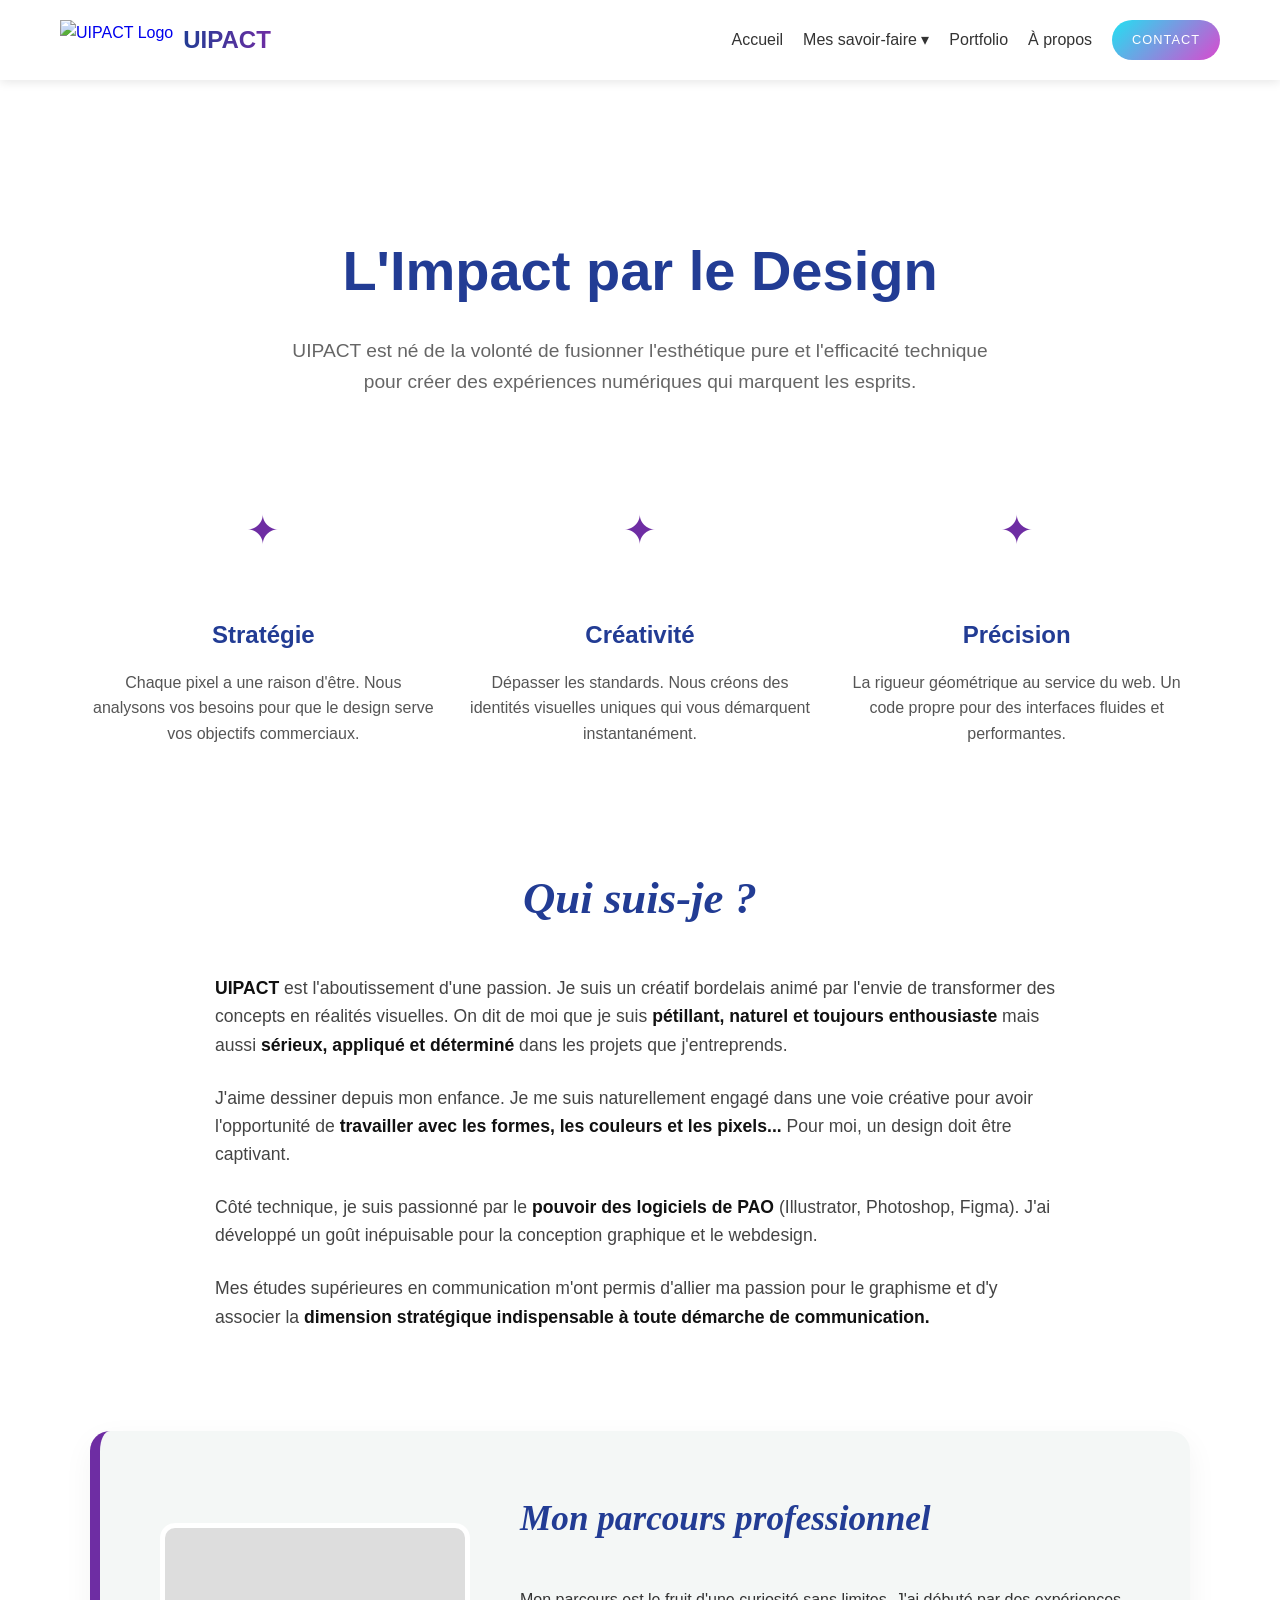
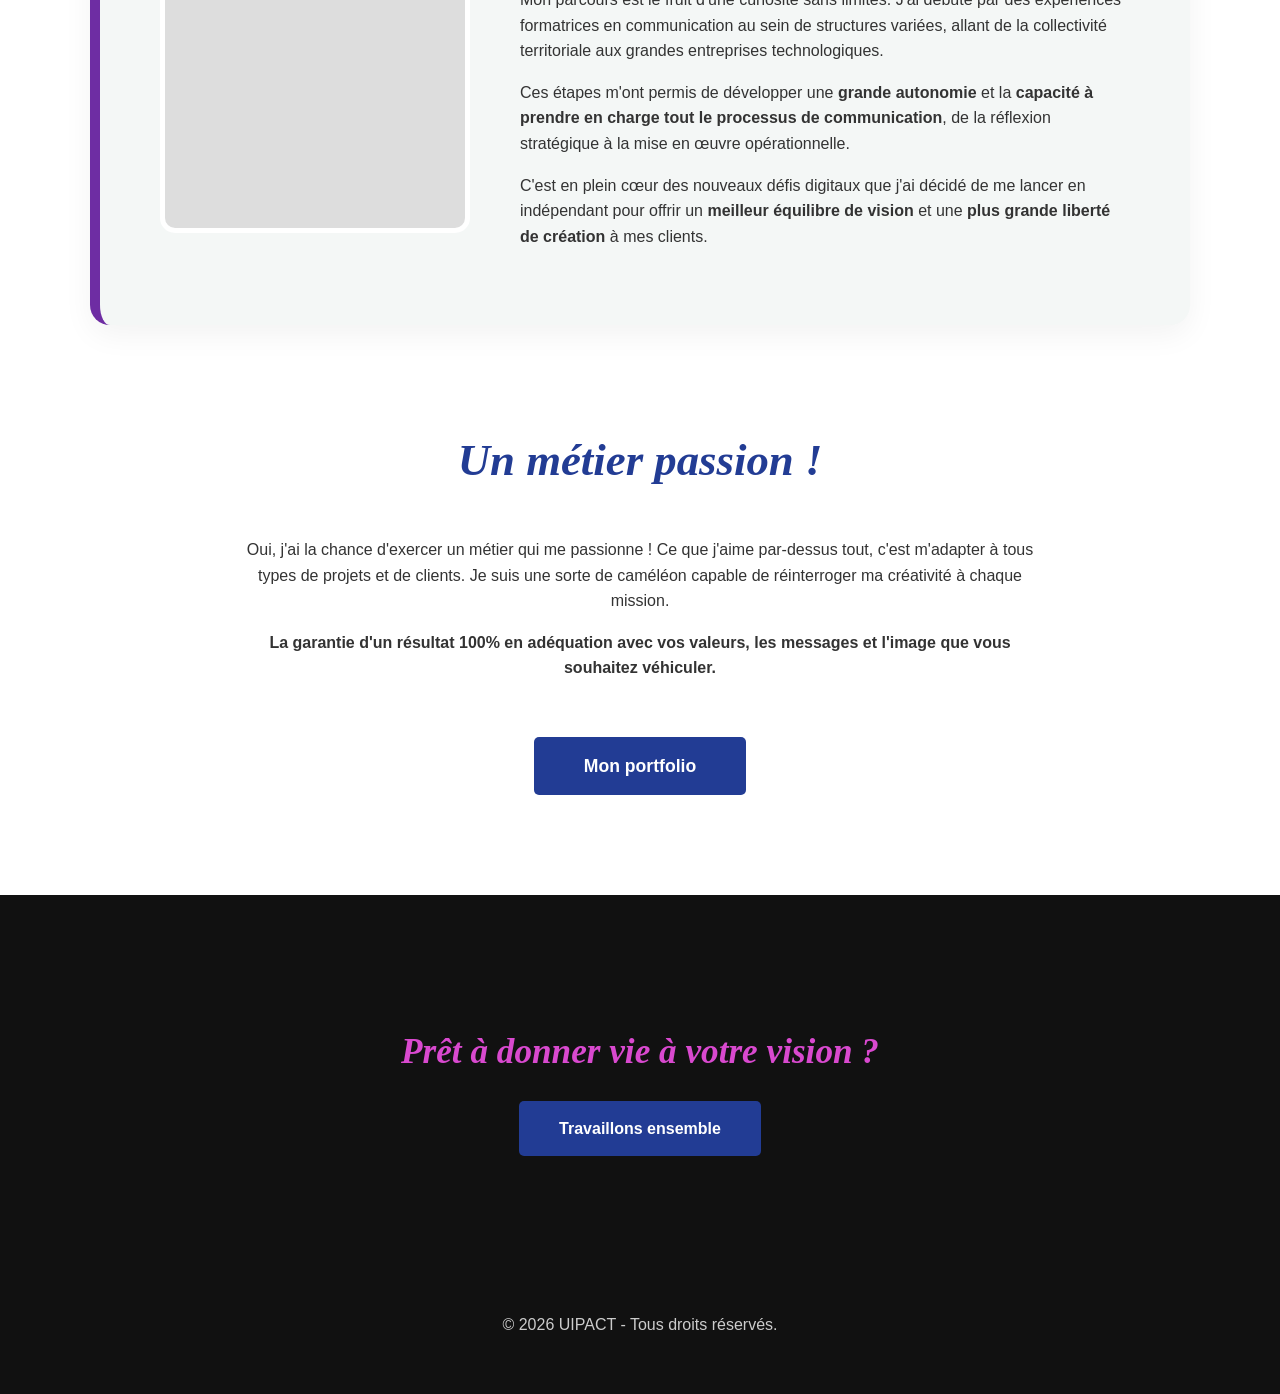
==== a-propos.html @ 6ed0dbe0 "Add files via upload" ====
<!DOCTYPE html>
<html lang="fr">
<head>
    <meta charset="UTF-8">
    <meta name="viewport" content="width=device-width, initial-scale=1.0">
    <title>À Propos - UIPACT</title>
    <style>
        /* --- CSS : Variables et base --- */
        :root {
            --color-blue-dark: #223c94;
            --color-cyan-vibrant: #22e1f2;
            --color-purple-dark: #6e2da3;
            --color-fuchsia-vibrant: #d949cf;
            --text-color: #333;
            --bg-color: #fff;
            --bg-alt-color: #f4f7f6;
            --font-family: 'Inter', sans-serif;
            --font-title: 'Georgia', serif; 
            --header-height: 80px; 
        }

        body {
            font-family: var(--font-family);
            margin: 0;
            color: var(--text-color);
            background-color: var(--bg-color);
            scroll-behavior: smooth;
            padding-top: var(--header-height);
            line-height: 1.6;
        }

        .no-scroll { overflow: hidden; }

        /* --- En-tête / Navigation --- */
        header {
            background-color: #fff;
            box-shadow: 0 2px 10px rgba(0,0,0,0.1);
            position: fixed;
            width: 100%;
            height: var(--header-height);
            top: 0;
            left: 0;
            z-index: 1000;
            display: flex;
            align-items: center;
        }

        nav {
            display: flex;
            justify-content: space-between;
            align-items: center;
            max-width: 1200px;
            margin: 0 auto;
            padding: 0 20px;
            width: 100%;
            box-sizing: border-box;
        }

        .logo-container { display: flex; align-items: center; text-decoration: none; }
        .logo-container img { height: 40px; margin-right: 10px; }
        .brand-name {
            font-size: 1.5rem;
            font-weight: 700;
            background: linear-gradient(to right, var(--color-blue-dark), var(--color-purple-dark));
            -webkit-background-clip: text;
            -webkit-text-fill-color: transparent;
        }

        .nav-links { list-style: none; display: flex; align-items: center; gap: 20px; margin: 0; padding: 0; transition: transform 0.3s ease-out, opacity 0.3s ease-out; }
        .nav-links a { text-decoration: none; color: var(--text-color); font-weight: 500; transition: color 0.3s; padding: 10px 0; display: block; }
        .nav-links a:hover { color: var(--color-purple-dark); }

        .dropdown { position: relative; }
        .dropdown-content {
            display: none; position: absolute; top: 100%; left: 0; background-color: #fff;
            min-width: 260px; box-shadow: 0px 8px 16px rgba(0,0,0,0.1); z-index: 1001;
            border-radius: 0 0 8px 8px; overflow: hidden; border-top: 3px solid var(--color-cyan-vibrant);
        }
        .dropdown:hover .dropdown-content { display: block; }
        .dropdown-content a { padding: 15px 20px; display: block; border-bottom: 1px solid #f0f0f0; transition: background-color 0.3s, padding-left 0.3s; }
        .dropdown-content a:hover { background-color: var(--bg-alt-color); color: var(--color-purple-dark); padding-left: 25px; }

        .cta-menu-button {
            display: inline-block; padding: 10px 20px !important; border-radius: 50px;
            background: linear-gradient(135deg, var(--color-cyan-vibrant), var(--color-fuchsia-vibrant));
            color: #fff !important; font-weight: 700; text-transform: uppercase;
            letter-spacing: 1px; font-size: 0.8rem; border: none; transition: transform 0.3s, box-shadow 0.3s !important;
        }
        .cta-menu-button:hover { transform: scale(1.05); box-shadow: 0 5px 15px rgba(217, 73, 207, 0.4); color: #fff !important;}

        /* Bouton BURGER (Le bon !) */
        .burger-menu { display: none; cursor: pointer; background: none; border: none; padding: 10px; z-index: 1100; }
        .burger-menu span { display: block; width: 25px; height: 3px; margin-bottom: 5px; background-color: var(--color-blue-dark); transition: all 0.3s ease-in-out; }
        .burger-menu span:last-child { margin-bottom: 0; }
        .burger-menu.active span:nth-child(1) { transform: rotate(-45deg) translate(-5px, 6px); }
        .burger-menu.active span:nth-child(2) { opacity: 0; }
        .burger-menu.active span:nth-child(3) { transform: rotate(45deg) translate(-5px, -6px); }


        /* --- STYLE DES TITRES --- */
        .section-title-impact {
            text-align: center; font-size: 3.5rem; color: var(--color-blue-dark);
            margin-bottom: 20px; font-weight: 800;
        }

        .title-fancy {
            font-family: var(--font-title); font-style: italic; font-size: 2.8rem;
            color: var(--color-blue-dark); text-align: center; margin-bottom: 40px;
        }

        /* --- SECTION 1 : IMPACT PAR LE DESIGN --- */
        .about-header { text-align: center; padding: 100px 20px 40px; }
        .about-header p { font-size: 1.2rem; color: #666; max-width: 700px; margin: 0 auto; }

        .values-grid { display: grid; grid-template-columns: repeat(3, 1fr); gap: 30px; max-width: 1100px; margin: 60px auto 100px; padding: 0 20px; }
        .value-item { text-align: center; }
        .value-icon { font-size: 2.5rem; margin-bottom: 30px; display: inline-block; color: var(--color-purple-dark); }
        .value-item h3 { font-size: 1.5rem; color: var(--color-blue-dark); margin-bottom: 15px; font-weight: 700; }
        .value-item p { font-size: 1rem; color: #555; }

        /* --- SECTION 2 : QUI SUIS-JE --- */
        .qui-suis-je { max-width: 850px; margin: 0 auto 100px; padding: 0 20px; }
        .text-block p { margin-bottom: 25px; font-size: 1.1rem; color: #444; }
        .text-block strong { color: #111; font-weight: 700; }

        /* --- SECTION 3 : PARCOURS --- */
        .bio-section { max-width: 1100px; margin: 80px auto; padding: 0 20px; }
        .bio-container { display: flex; align-items: center; gap: 50px; background-color: var(--bg-alt-color); padding: 60px; border-radius: 20px; box-shadow: 0 10px 30px rgba(0,0,0,0.05); border-left: 10px solid var(--color-purple-dark); }
        .bio-image { width: 300px; height: 300px; border-radius: 15px; background-color: #ddd; flex-shrink: 0; border: 5px solid #fff; }
        .bio-text { flex: 1; }
        .bio-text h2 { text-align: left; margin-top: 0; font-size: 2.2rem; }

        /* --- SECTION 4 : MÉTIER PASSION --- */
        .passion-section { text-align: center; max-width: 800px; margin: 100px auto; padding: 0 20px; }
        .btn-portfolio {
            display: inline-block; margin-top: 40px; padding: 15px 50px;
            background-color: var(--color-blue-dark); color: #fff !important; text-decoration: none;
            font-weight: 700; font-size: 1.1rem; border-radius: 5px;
            transition: background-color 0.3s, transform 0.3s, box-shadow 0.3s;
        }
        .btn-portfolio:hover { background-color: var(--color-purple-dark); transform: translateY(-2px); box-shadow: 0 5px 15px rgba(110, 45, 163, 0.3); }

        /* --- CTA Final --- */
        .about-cta { text-align: center; padding: 100px 20px; background-color: #111; color: #fff; }
        .about-cta h2 { font-family: var(--font-title); font-size: 2.2rem; color: var(--color-fuchsia-vibrant); margin-bottom: 20px; font-style: italic; }
        
        .btn-black { 
            display: inline-block; padding: 15px 40px; background-color: var(--color-blue-dark); 
            color: #fff; text-decoration: none; font-weight: 700; border-radius: 5px; 
            transition: background-color 0.3s, transform 0.3s, box-shadow 0.3s; 
        }
        .btn-black:hover { background-color: var(--color-purple-dark); transform: translateY(-2px); box-shadow: 0 5px 15px rgba(110, 45, 163, 0.3); color: #fff; }

        #scrollTopBtn { display: none; position: fixed; bottom: 20px; right: 20px; z-index: 1099; font-size: 24px; font-weight: bold; border: none; outline: none; background: linear-gradient(135deg, var(--color-cyan-vibrant), var(--color-fuchsia-vibrant)); color: white; cursor: pointer; width: 50px; height: 50px; border-radius: 50%; box-shadow: 0 4px 10px rgba(0,0,0,0.2); transition: transform 0.3s ease; }
        #scrollTopBtn:hover { transform: scale(1.1); background: var(--color-blue-dark); }

        footer { background-color: #111; color: #ccc; text-align: center; padding: 40px 20px; }

        /* --- RESPONSIVE MOBILE (Le bon !) --- */
        @media (max-width: 768px) {
            .burger-menu { display: block; }
            .nav-links {
                position: absolute; top: var(--header-height); right: 0;
                height: calc(100vh - var(--header-height)); width: 100%; background-color: #fff;
                flex-direction: column; justify-content: flex-start; gap: 0; 
                transform: translateY(-110%); opacity: 0; z-index: 1050; box-shadow: 0 10px 15px rgba(0,0,0,0.1);
            }
            .nav-links.nav-active { transform: translateY(0%); opacity: 1; }
            .nav-links li { width: 100%; text-align: center; border-bottom: 1px solid #eee; }
            .nav-links li:last-child { border-bottom: none; }
            .nav-links a { padding: 20px; font-size: 1.1rem; }

            .dropdown-content { display: none; position: static; box-shadow: none; border: none; background-color: var(--bg-alt-color); min-width: 100%; }
            .dropdown-content.mobile-open { display: block; }
            .dropdown-content a { padding: 15px 20px; border-bottom: 1px solid #ddd; }
            
            .dropdown:hover .dropdown-content { display: none; }
            .dropdown:hover .dropdown-content.mobile-open { display: block; } 
            .dropdown > a { font-weight: 700; color: var(--color-blue-dark); } 

            .cta-menu-button { margin: 20px auto; width: calc(100% - 40px); display: block; box-sizing: border-box; }

            .values-grid { grid-template-columns: 1fr; }
            .bio-container { flex-direction: column; text-align: center; padding: 30px 20px; }
            .bio-image { width: 100%; height: 250px; }
            .section-title-impact { font-size: 2.5rem; }
            .title-fancy { font-size: 2.2rem; }
        }
    </style>
</head>
<body id="body">

    <header>
        <nav>
            <a href="index.html" class="logo-container">
                <img src="logo.png" alt="UIPACT Logo">
                <span class="brand-name">UIPACT</span>
            </a>
            
            <button class="burger-menu" id="burgerToggle">
                <span></span><span></span><span></span>
            </button>
            
            <ul class="nav-links">
                <li><a href="index.html">Accueil</a></li>
                <li class="dropdown">
                    <a href="#" class="dropdown-toggle">Mes savoir-faire ▾</a>
                    <div class="dropdown-content">
                        <a href="creation-graphique.html">Création graphique & Webdesign</a>
                        <a href="creation-print.html">Création Print</a>
                        <a href="sites-web.html">Sites Web</a>
                        <a href="identite-visuelle.html">Logo, identité visuelle</a>
                        <a href="ux-ui.html">UX Design / UI Design</a>
                    </div>
                </li>
                <li><a href="portfolio.html">Portfolio</a></li>
                <li><a href="a-propos.html">À propos</a></li>
                <li><a href="contact.html" class="cta-menu-button">Contact</a></li>
            </ul>
        </nav>
    </header>

    <main>
        <section class="about-header">
            <h1 class="section-title-impact">L'Impact par le Design</h1>
            <p>UIPACT est né de la volonté de fusionner l'esthétique pure et l'efficacité technique pour créer des expériences numériques qui marquent les esprits.</p>
        </section>

        <section class="values-grid">
            <div class="value-item">
                <div class="value-icon">✦</div>
                <h3>Stratégie</h3>
                <p>Chaque pixel a une raison d'être. Nous analysons vos besoins pour que le design serve vos objectifs commerciaux.</p>
            </div>
            <div class="value-item">
                <div class="value-icon">✦</div>
                <h3>Créativité</h3>
                <p>Dépasser les standards. Nous créons des identités visuelles uniques qui vous démarquent instantanément.</p>
            </div>
            <div class="value-item">
                <div class="value-icon">✦</div>
                <h3>Précision</h3>
                <p>La rigueur géométrique au service du web. Un code propre pour des interfaces fluides et performantes.</p>
            </div>
        </section>

        <section class="qui-suis-je">
            <h2 class="title-fancy">Qui suis-je ?</h2>
            <div class="text-block">
                <p><strong>UIPACT</strong> est l'aboutissement d'une passion. Je suis un créatif bordelais animé par l'envie de transformer des concepts en réalités visuelles. On dit de moi que je suis <strong>pétillant, naturel et toujours enthousiaste</strong> mais aussi <strong>sérieux, appliqué et déterminé</strong> dans les projets que j'entreprends.</p>
                <p>J'aime dessiner depuis mon enfance. Je me suis naturellement engagé dans une voie créative pour avoir l'opportunité de <strong>travailler avec les formes, les couleurs et les pixels...</strong> Pour moi, un design doit être captivant.</p>
                <p>Côté technique, je suis passionné par le <strong>pouvoir des logiciels de PAO</strong> (Illustrator, Photoshop, Figma). J'ai développé un goût inépuisable pour la conception graphique et le webdesign.</p>
                <p>Mes études supérieures en communication m'ont permis d'allier ma passion pour le graphisme et d'y associer la <strong>dimension stratégique indispensable à toute démarche de communication.</strong></p>
            </div>
        </section>

        <section class="bio-section">
            <div class="bio-container">
                <div class="bio-image" style="background-image: url('img/moi.png'); background-size: cover; background-position: center;"></div>
                <div class="bio-text">
                    <h2 class="title-fancy">Mon parcours professionnel</h2>
                    <p>Mon parcours est le fruit d'une curiosité sans limites. J'ai débuté par des expériences formatrices en communication au sein de structures variées, allant de la collectivité territoriale aux grandes entreprises technologiques.</p>
                    <p>Ces étapes m'ont permis de développer une <strong>grande autonomie</strong> et la <strong>capacité à prendre en charge tout le processus de communication</strong>, de la réflexion stratégique à la mise en œuvre opérationnelle.</p>
                    <p>C'est en plein cœur des nouveaux défis digitaux que j'ai décidé de me lancer en indépendant pour offrir un <strong>meilleur équilibre de vision</strong> et une <strong>plus grande liberté de création</strong> à mes clients.</p>
                </div>
            </div>
        </section>

        <section class="passion-section">
            <h2 class="title-fancy">Un métier passion !</h2>
            <p>Oui, j'ai la chance d'exercer un métier qui me passionne ! Ce que j'aime par-dessus tout, c'est m'adapter à tous types de projets et de clients. Je suis une sorte de caméléon capable de réinterroger ma créativité à chaque mission.</p>
            <p><strong>La garantie d'un résultat 100% en adéquation avec vos valeurs, les messages et l'image que vous souhaitez véhiculer.</strong></p>
            <a href="portfolio.html" class="btn-portfolio">Mon portfolio</a>
        </section>

        <section class="about-cta">
            <h2>Prêt à donner vie à votre vision ?</h2>
            <a href="contact.html" class="btn-black">Travaillons ensemble</a>
        </section>
    </main>

    <footer><p>© 2026 UIPACT - Tous droits réservés.</p></footer>

    <button id="scrollTopBtn">↑</button>

    <script>
        // SCRIPT EXACT ET COMPLET
        const burger = document.getElementById('burgerToggle');
        const nav = document.querySelector('.nav-links');
        const body = document.getElementById('body');
        
        const navLinksArr = document.querySelectorAll('.nav-links li a:not(.dropdown-toggle)');
        const dropToggleBtn = document.querySelector('.dropdown-toggle');
        const dropContent = document.querySelector('.dropdown-content');

        function toggleMenu() {
            burger.classList.toggle('active'); 
            nav.classList.toggle('nav-active'); 
            body.classList.toggle('no-scroll'); 
        }
        burger.addEventListener('click', toggleMenu);

        navLinksArr.forEach(link => {
            link.addEventListener('click', () => {
                if (nav.classList.contains('nav-active')) {
                    toggleMenu();
                }
            });
        });

        dropToggleBtn.addEventListener('click', function(event) {
            if (window.innerWidth <= 768) {
                event.preventDefault(); 
                dropContent.classList.toggle('mobile-open'); 
            }
        });

        const scrollTopBtn = document.getElementById("scrollTopBtn");
        window.addEventListener('scroll', function() {
            if (document.body.scrollTop > 300 || document.documentElement.scrollTop > 300) {
                scrollTopBtn.style.display = "block";
            } else {
                scrollTopBtn.style.display = "none";
            }
        });
        scrollTopBtn.addEventListener("click", function() {
            window.scrollTo({ top: 0, behavior: "smooth" });
        });
    </script>
</body>
</html>
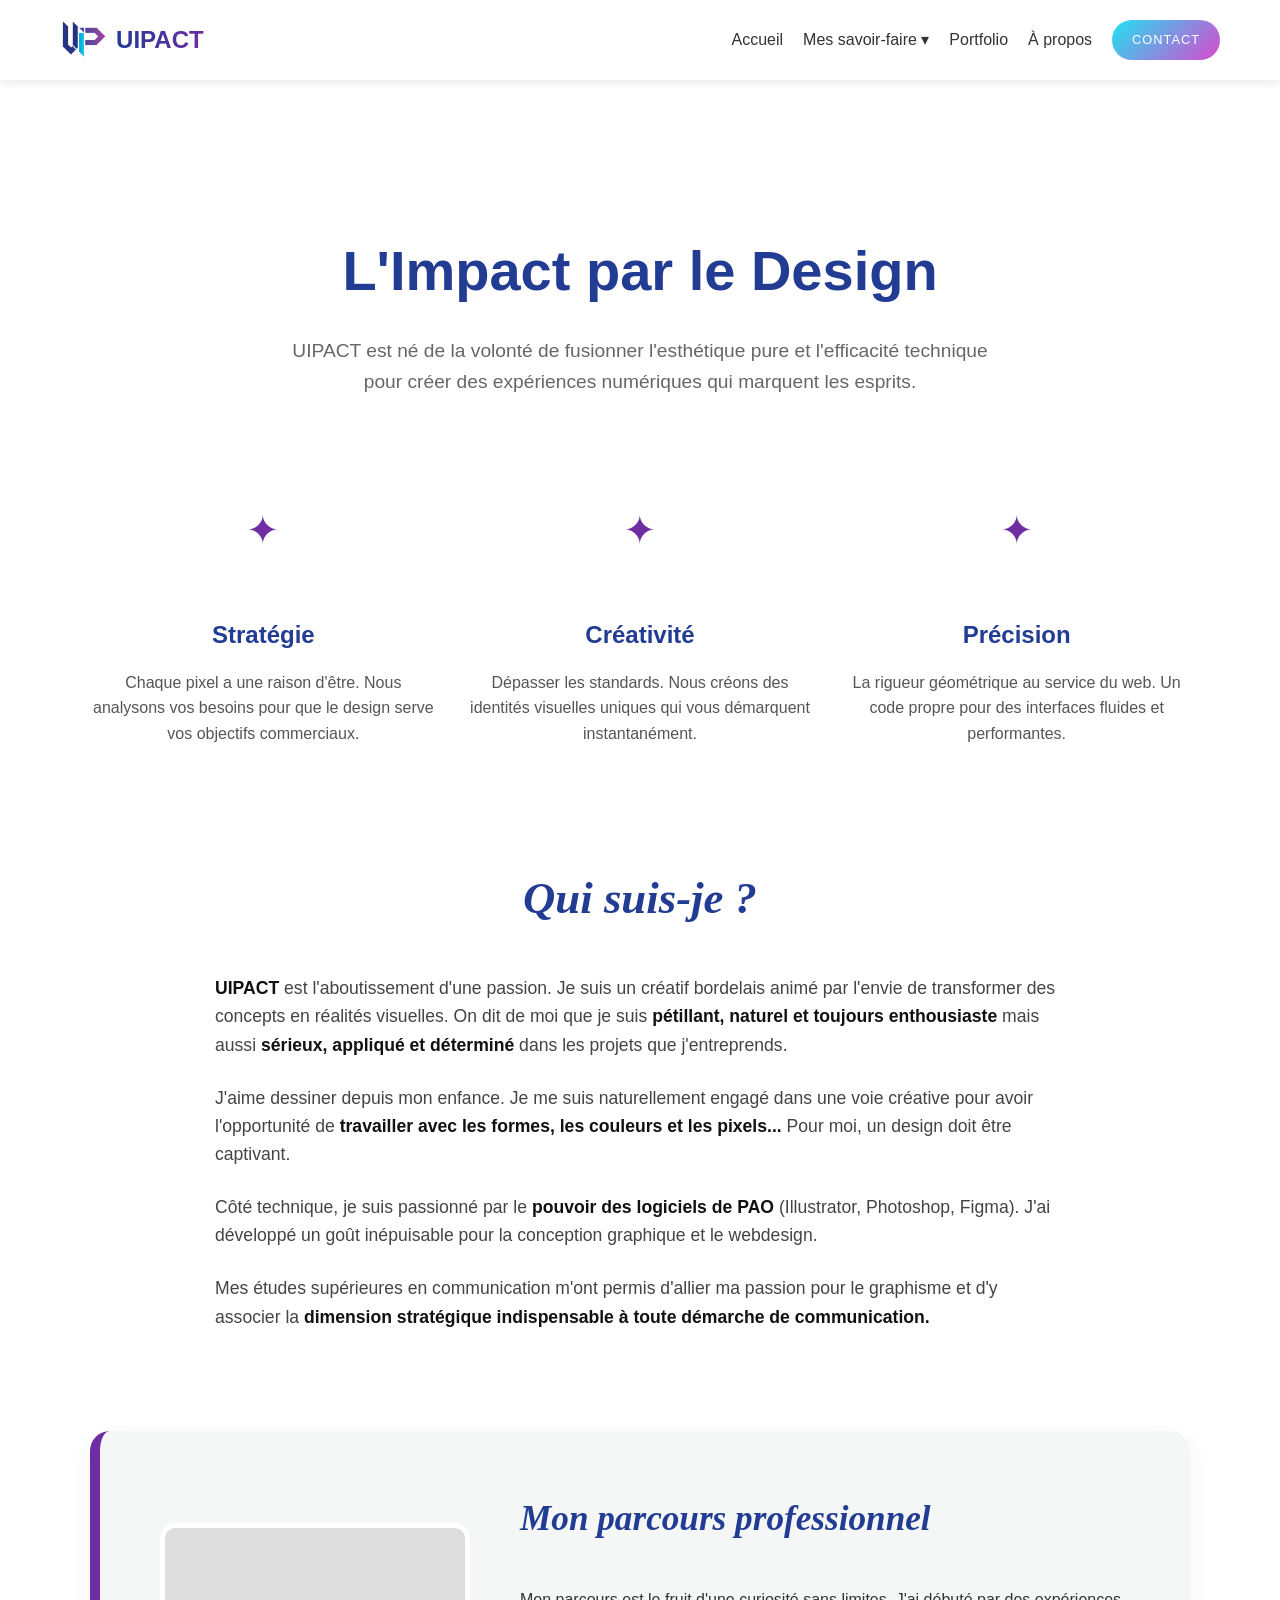
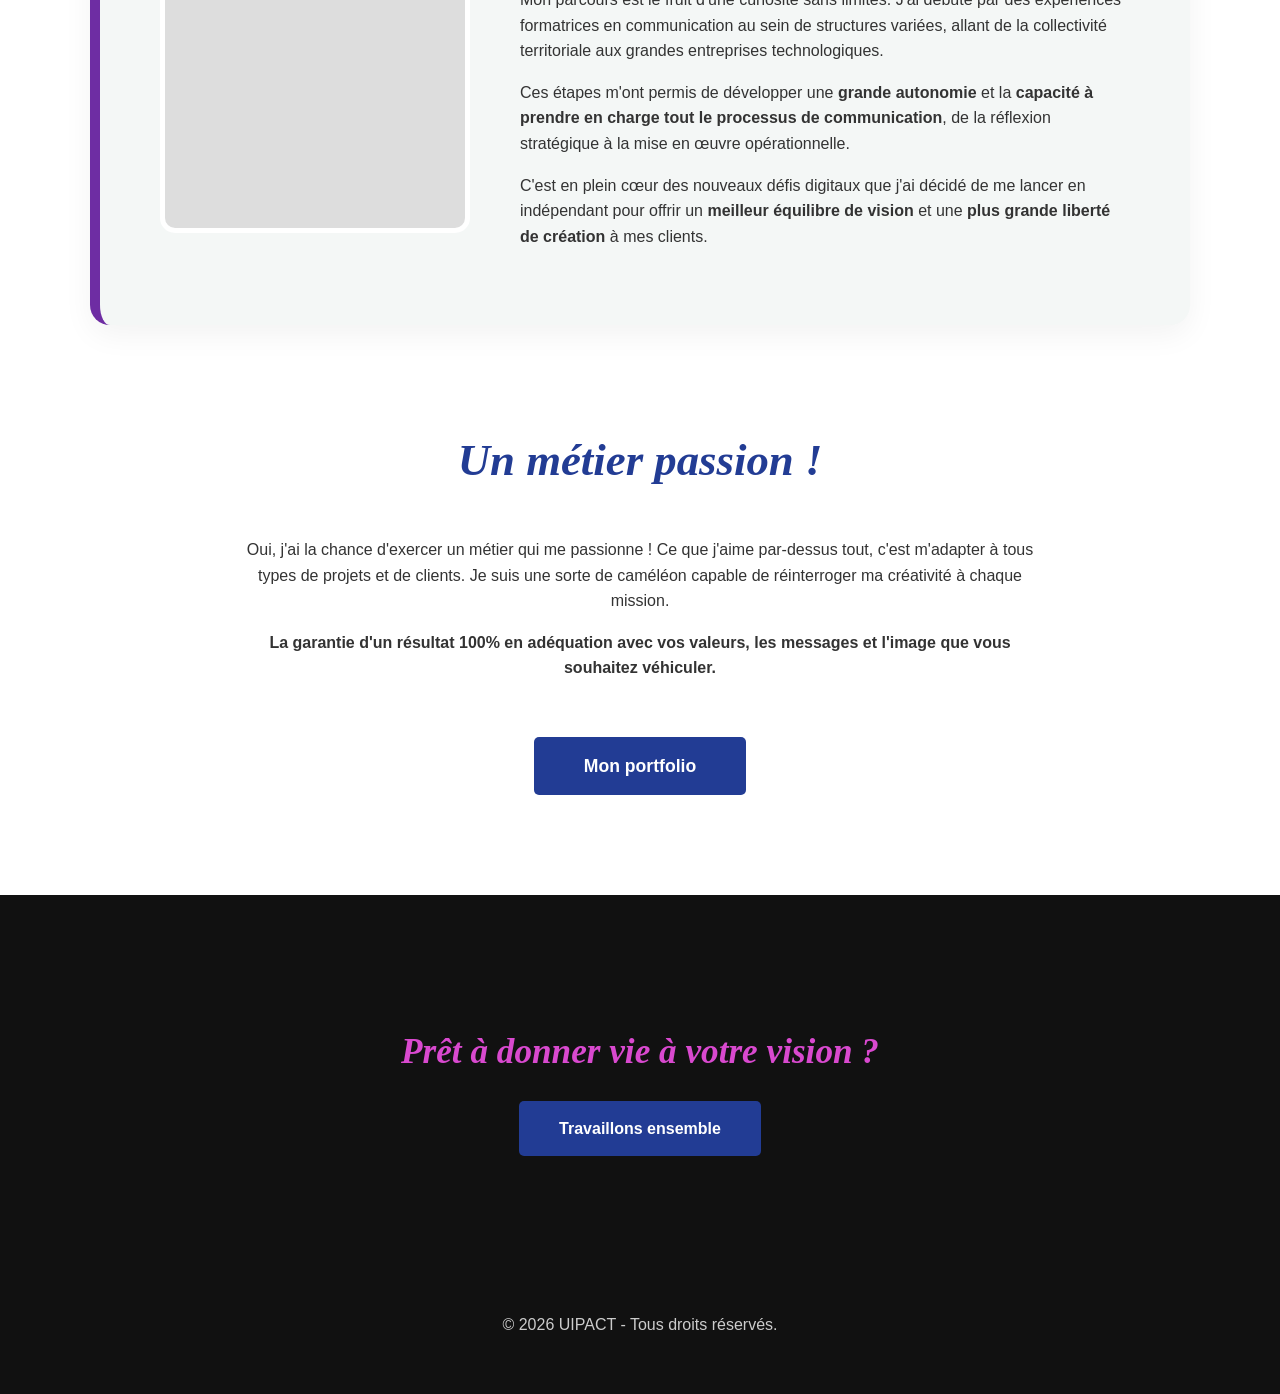
==== commit b598291b: "Update a-propos.html" ====
--- a/a-propos.html
+++ b/a-propos.html
@@ -4,6 +4,7 @@
     <meta charset="UTF-8">
     <meta name="viewport" content="width=device-width, initial-scale=1.0">
     <title>À Propos - UIPACT</title>
+    <link rel="icon" type="image/png" href="logo.png"> 
     <style>
         /* --- CSS : Variables et base --- */
         :root {
@@ -328,4 +329,4 @@
         });
     </script>
 </body>
-</html>+</html>
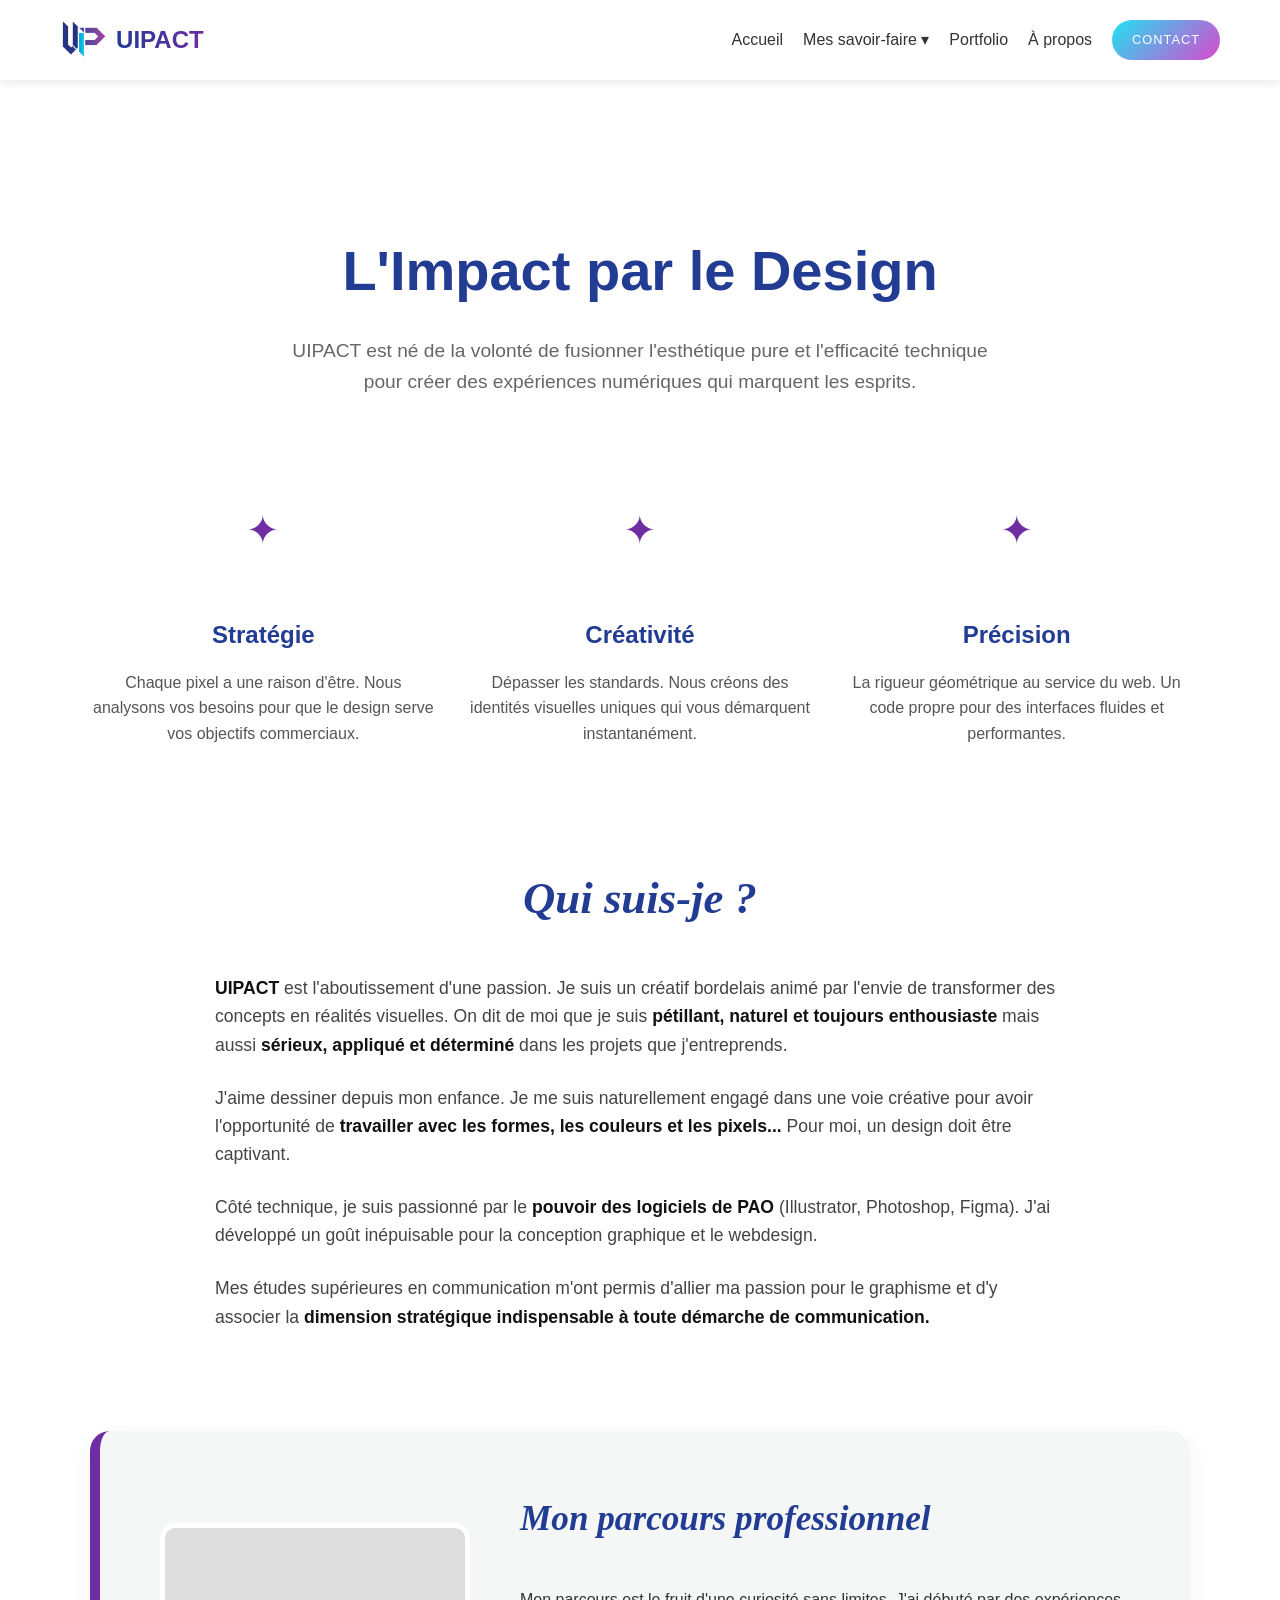
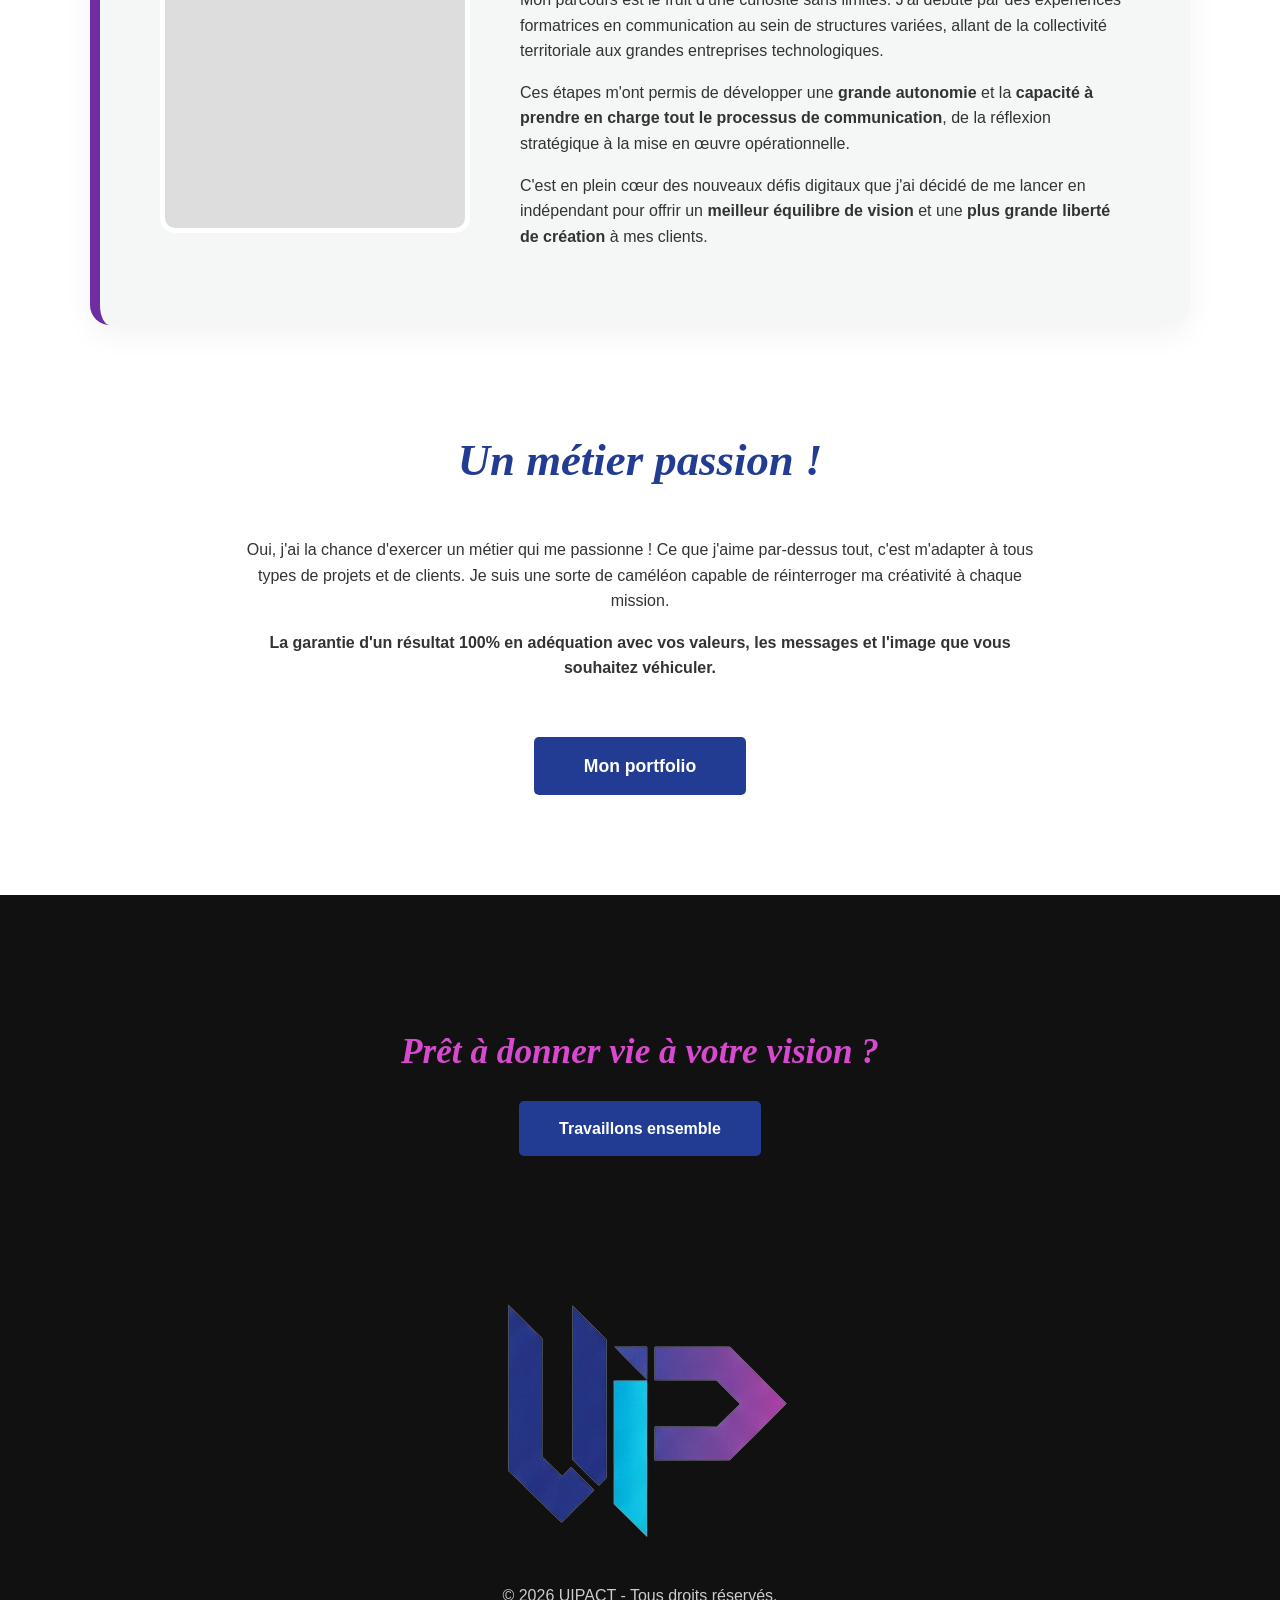
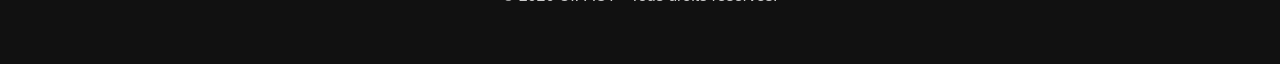
==== commit c22888d7: "Update a-propos.html" ====
--- a/a-propos.html
+++ b/a-propos.html
@@ -280,7 +280,10 @@
         </section>
     </main>
 
-    <footer><p>© 2026 UIPACT - Tous droits réservés.</p></footer>
+   <footer>
+        <img src="logo.png" alt="UIPACT Logo">
+        <p>© 2026 UIPACT - Tous droits réservés.</p>
+    </footer>
 
     <button id="scrollTopBtn">↑</button>
 
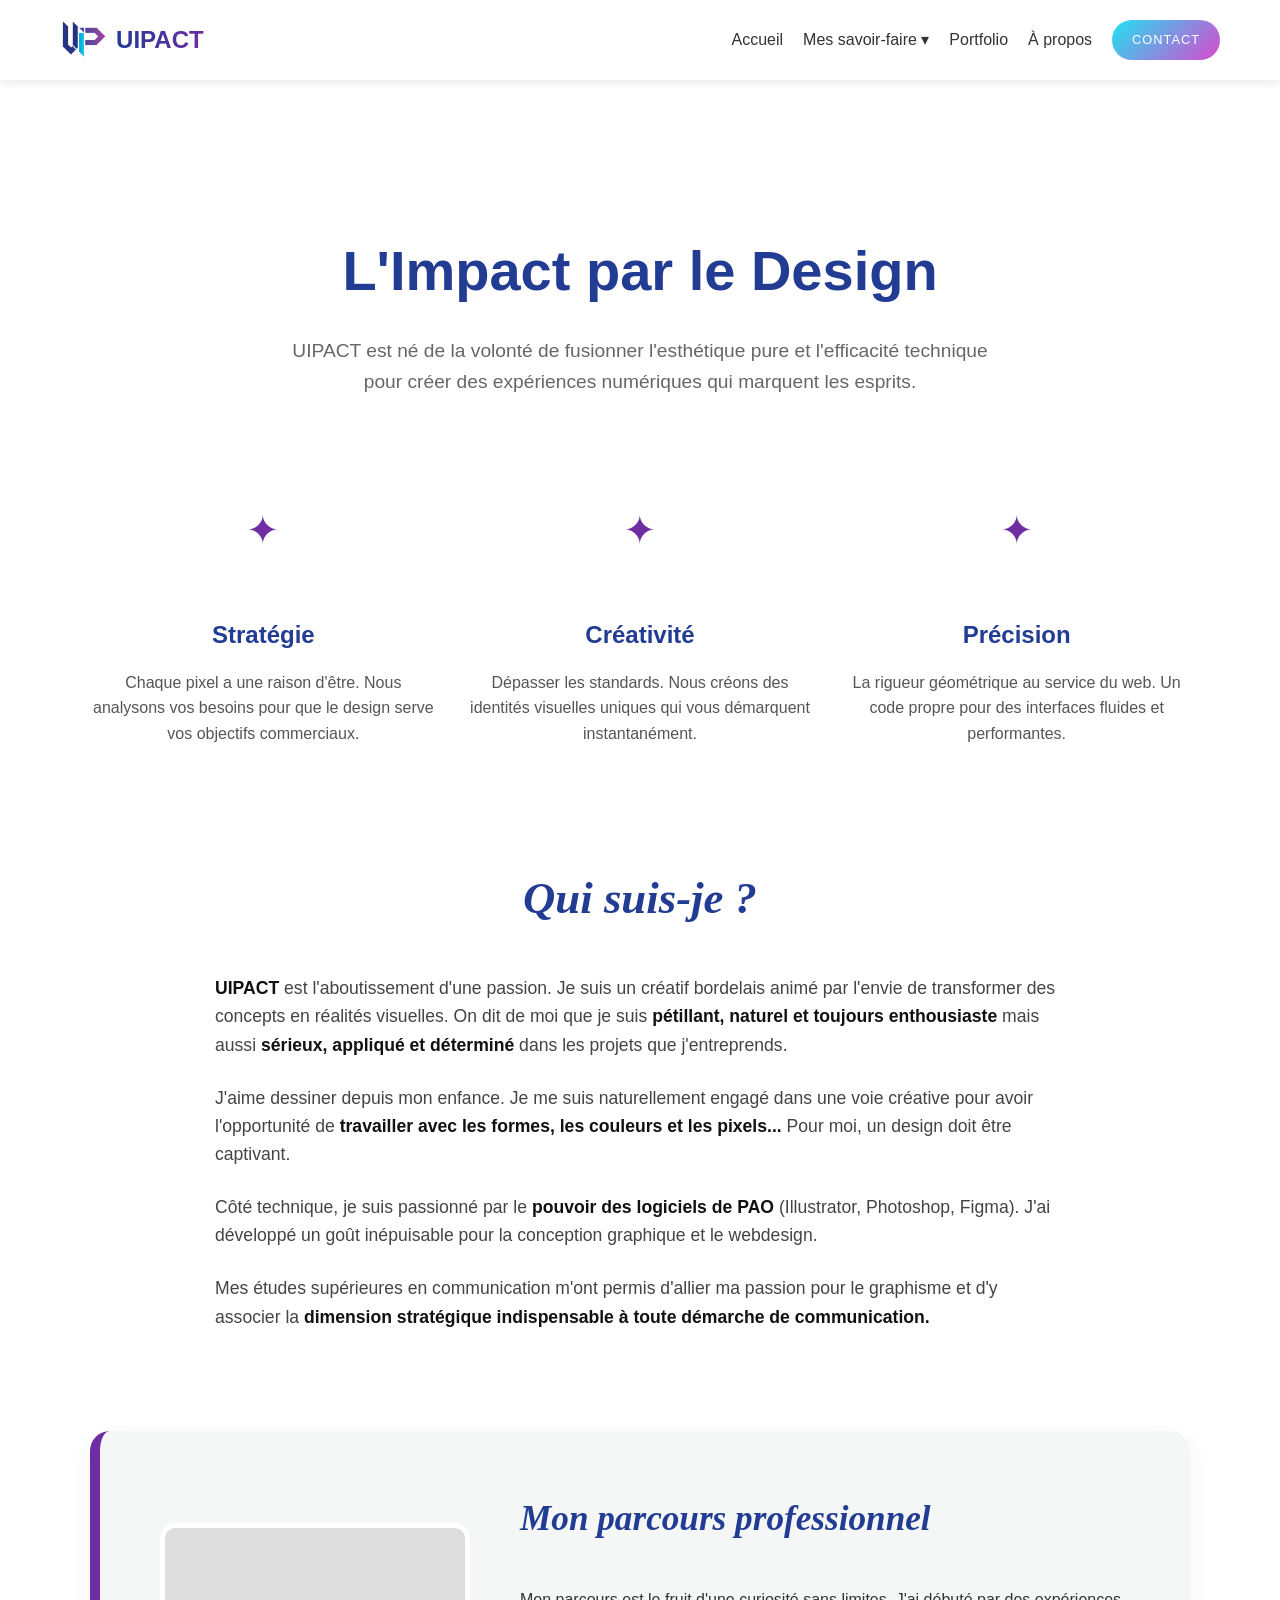
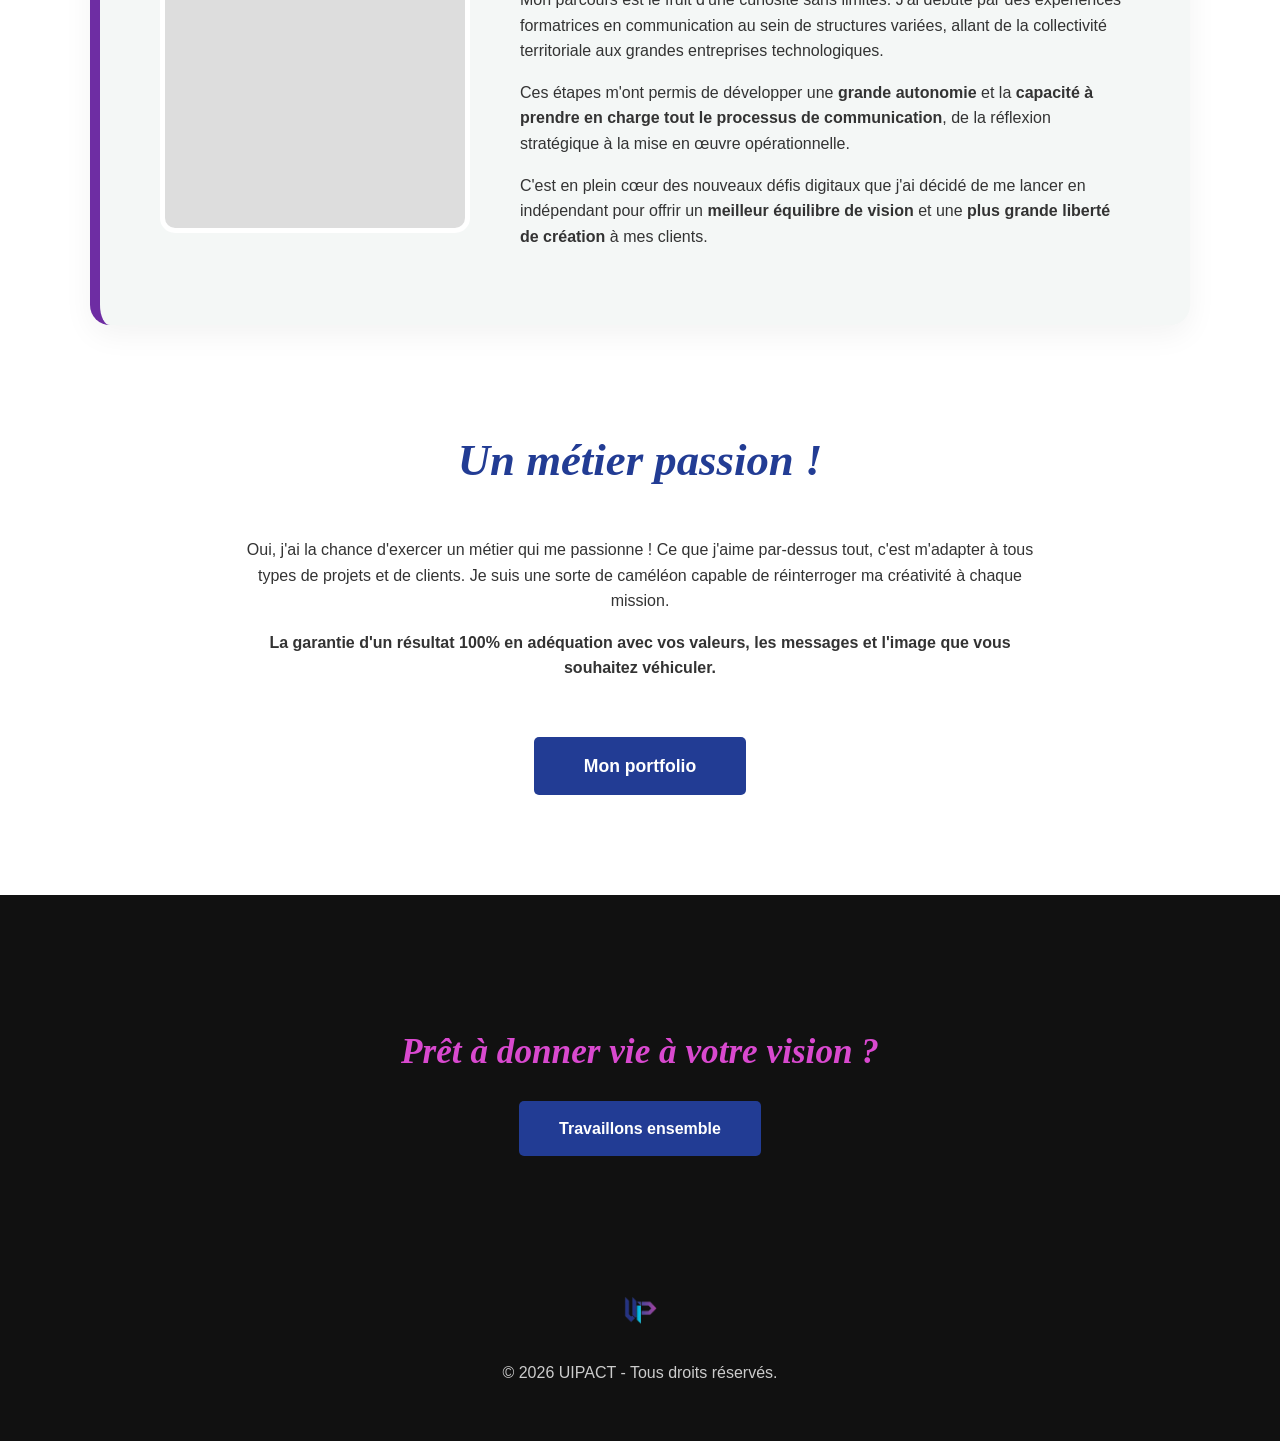
==== commit 7d71a938: "Update a-propos.html" ====
--- a/a-propos.html
+++ b/a-propos.html
@@ -156,6 +156,7 @@
         #scrollTopBtn:hover { transform: scale(1.1); background: var(--color-blue-dark); }
 
         footer { background-color: #111; color: #ccc; text-align: center; padding: 40px 20px; }
+        footer img { height: 30px; margin-bottom: 10px; }
 
         /* --- RESPONSIVE MOBILE (Le bon !) --- */
         @media (max-width: 768px) {
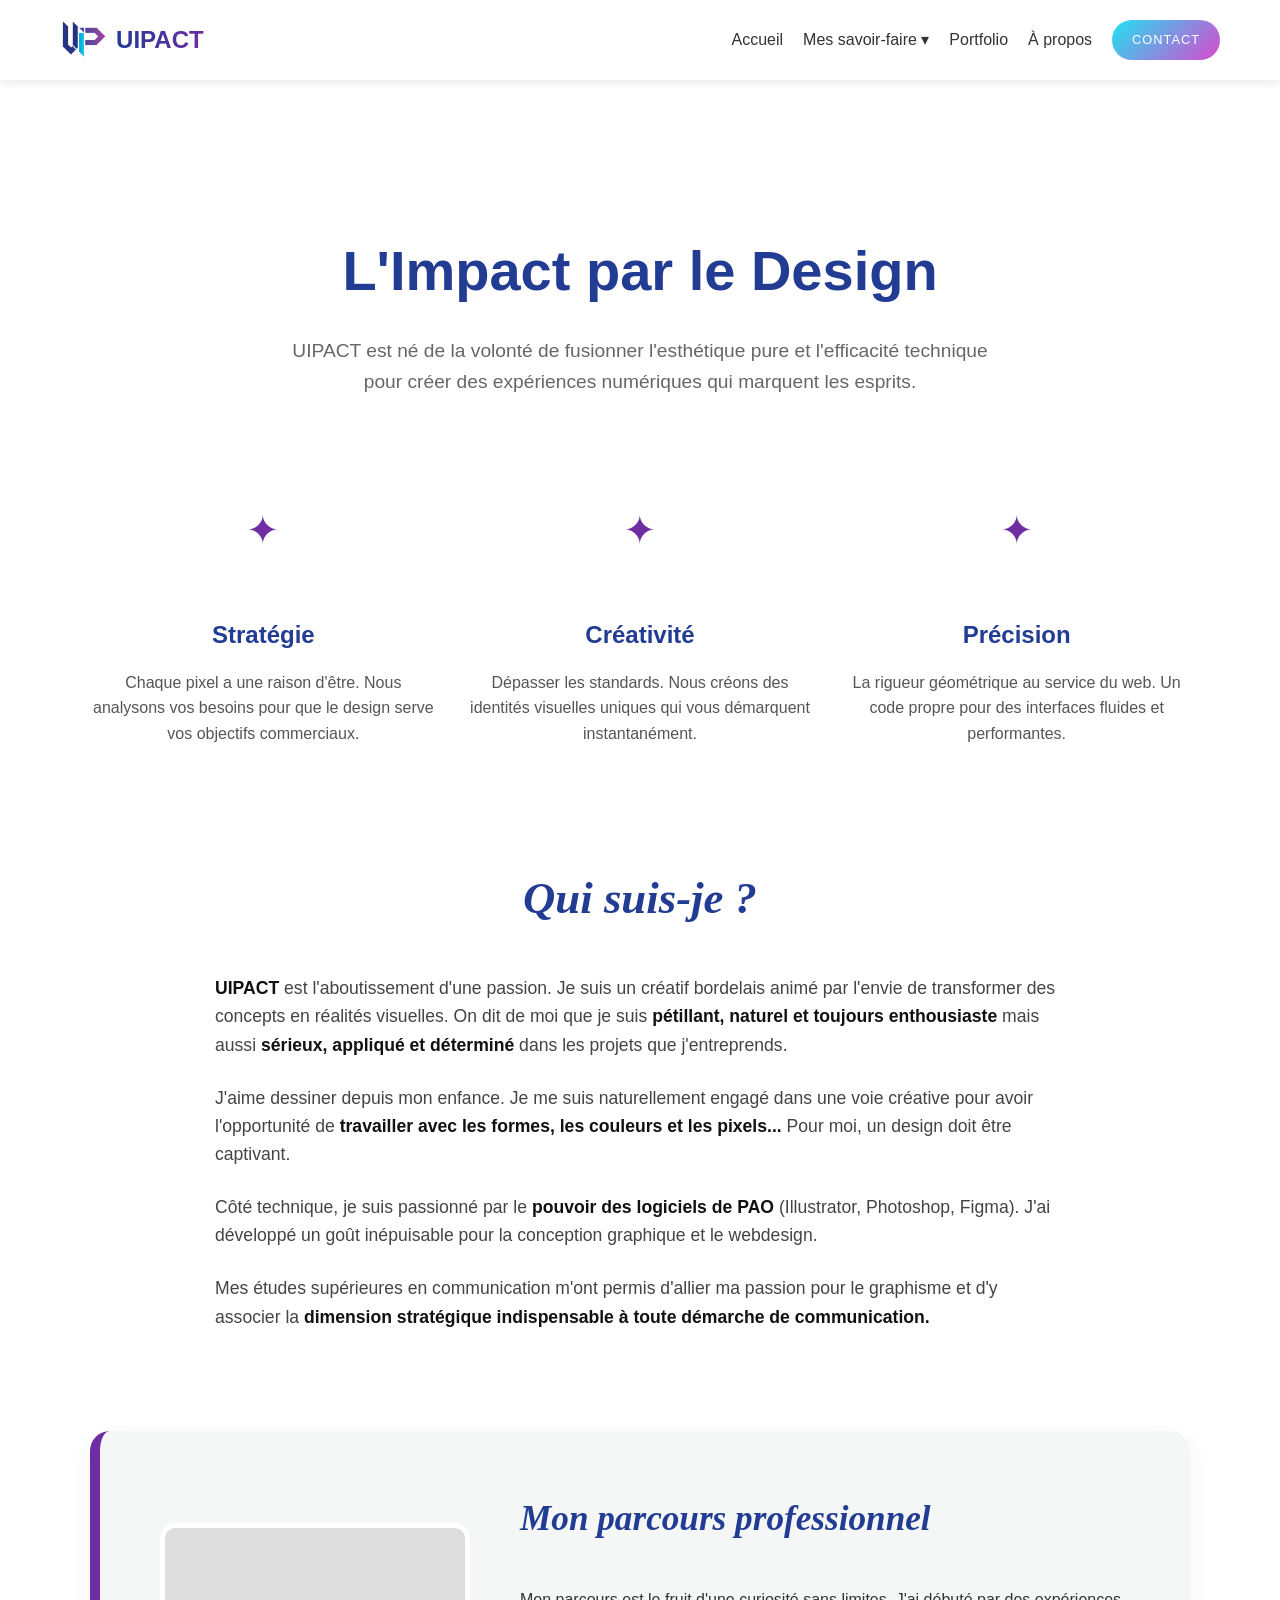
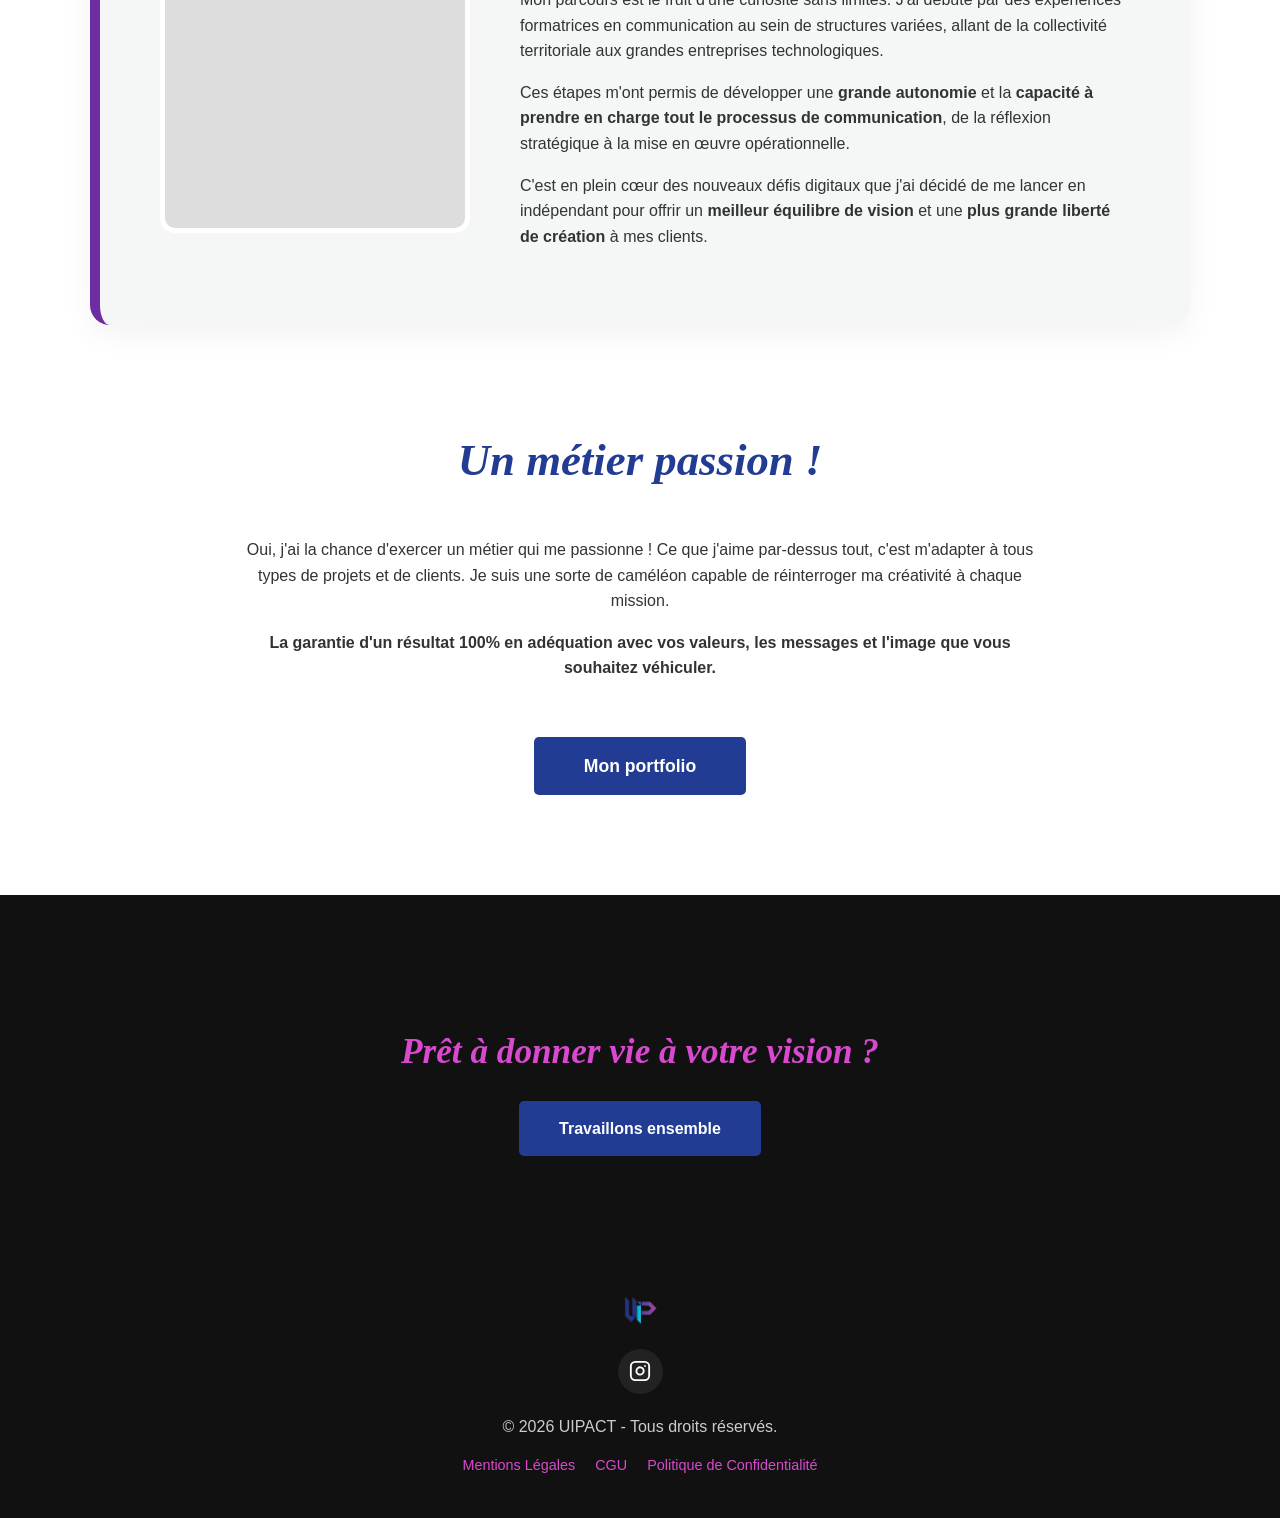
==== commit 9f097b2a: "Update a-propos.html" ====
--- a/a-propos.html
+++ b/a-propos.html
@@ -155,8 +155,45 @@
         #scrollTopBtn { display: none; position: fixed; bottom: 20px; right: 20px; z-index: 1099; font-size: 24px; font-weight: bold; border: none; outline: none; background: linear-gradient(135deg, var(--color-cyan-vibrant), var(--color-fuchsia-vibrant)); color: white; cursor: pointer; width: 50px; height: 50px; border-radius: 50%; box-shadow: 0 4px 10px rgba(0,0,0,0.2); transition: transform 0.3s ease; }
         #scrollTopBtn:hover { transform: scale(1.1); background: var(--color-blue-dark); }
 
+         /* --- FOOTER & RÉSEAUX SOCIAUX --- */
         footer { background-color: #111; color: #ccc; text-align: center; padding: 40px 20px; }
-        footer img { height: 30px; margin-bottom: 10px; }
+        footer img { height: 30px; margin-bottom: 15px; }
+        footer p { margin: 10px 0; }
+        footer a { color: var(--color-fuchsia-vibrant); text-decoration: none; transition: color 0.3s;}
+        footer a:hover { color: var(--color-cyan-vibrant); }
+        .footer-links { margin-top: 15px; font-size: 0.9rem; display: flex; justify-content: center; gap: 20px; flex-wrap: wrap;}
+
+        /* Styles spécifiques pour Instagram */
+        .social-links {
+            display: flex;
+            justify-content: center;
+            margin-bottom: 20px;
+        }
+        
+        .social-links a {
+            display: flex;
+            align-items: center;
+            justify-content: center;
+            width: 45px;
+            height: 45px;
+            border-radius: 50%;
+            background-color: #222; /* Fond gris foncé */
+            color: #fff; /* Icône blanche */
+            transition: all 0.3s ease;
+        }
+        
+        .social-links a:hover {
+            /* Le même dégradé que tes boutons pour rester cohérent ! */
+            background: linear-gradient(135deg, var(--color-cyan-vibrant), var(--color-fuchsia-vibrant));
+            color: #fff;
+            transform: translateY(-3px); /* Petit effet de soulèvement */
+            box-shadow: 0 4px 10px rgba(0,0,0,0.3);
+        }
+        
+        .social-links svg {
+            width: 22px;
+            height: 22px;
+        }
 
         /* --- RESPONSIVE MOBILE (Le bon !) --- */
         @media (max-width: 768px) {
@@ -283,7 +320,24 @@
 
    <footer>
         <img src="logo.png" alt="UIPACT Logo">
+        
+        <div class="social-links">
+            <a href="https://www.instagram.com/uipact/" target="_blank" rel="noopener noreferrer" title="Suivez UIPACT sur Instagram">
+                <svg xmlns="http://www.w3.org/2000/svg" viewBox="0 0 24 24" fill="none" stroke="currentColor" stroke-width="2" stroke-linecap="round" stroke-linejoin="round">
+                    <rect x="2" y="2" width="20" height="20" rx="5" ry="5"></rect>
+                    <path d="M16 11.37A4 4 0 1 1 12.63 8 4 4 0 0 1 16 11.37z"></path>
+                    <line x1="17.5" y1="6.5" x2="17.51" y2="6.5"></line>
+                </svg>
+            </a>
+        </div>
+
         <p>© 2026 UIPACT - Tous droits réservés.</p>
+        
+        <div class="footer-links">
+            <a href="mentions-legales.html">Mentions Légales</a>
+            <a href="cgu.html">CGU</a>
+            <a href="politique-confidentialite.html">Politique de Confidentialité</a>
+        </div>
     </footer>
 
     <button id="scrollTopBtn">↑</button>
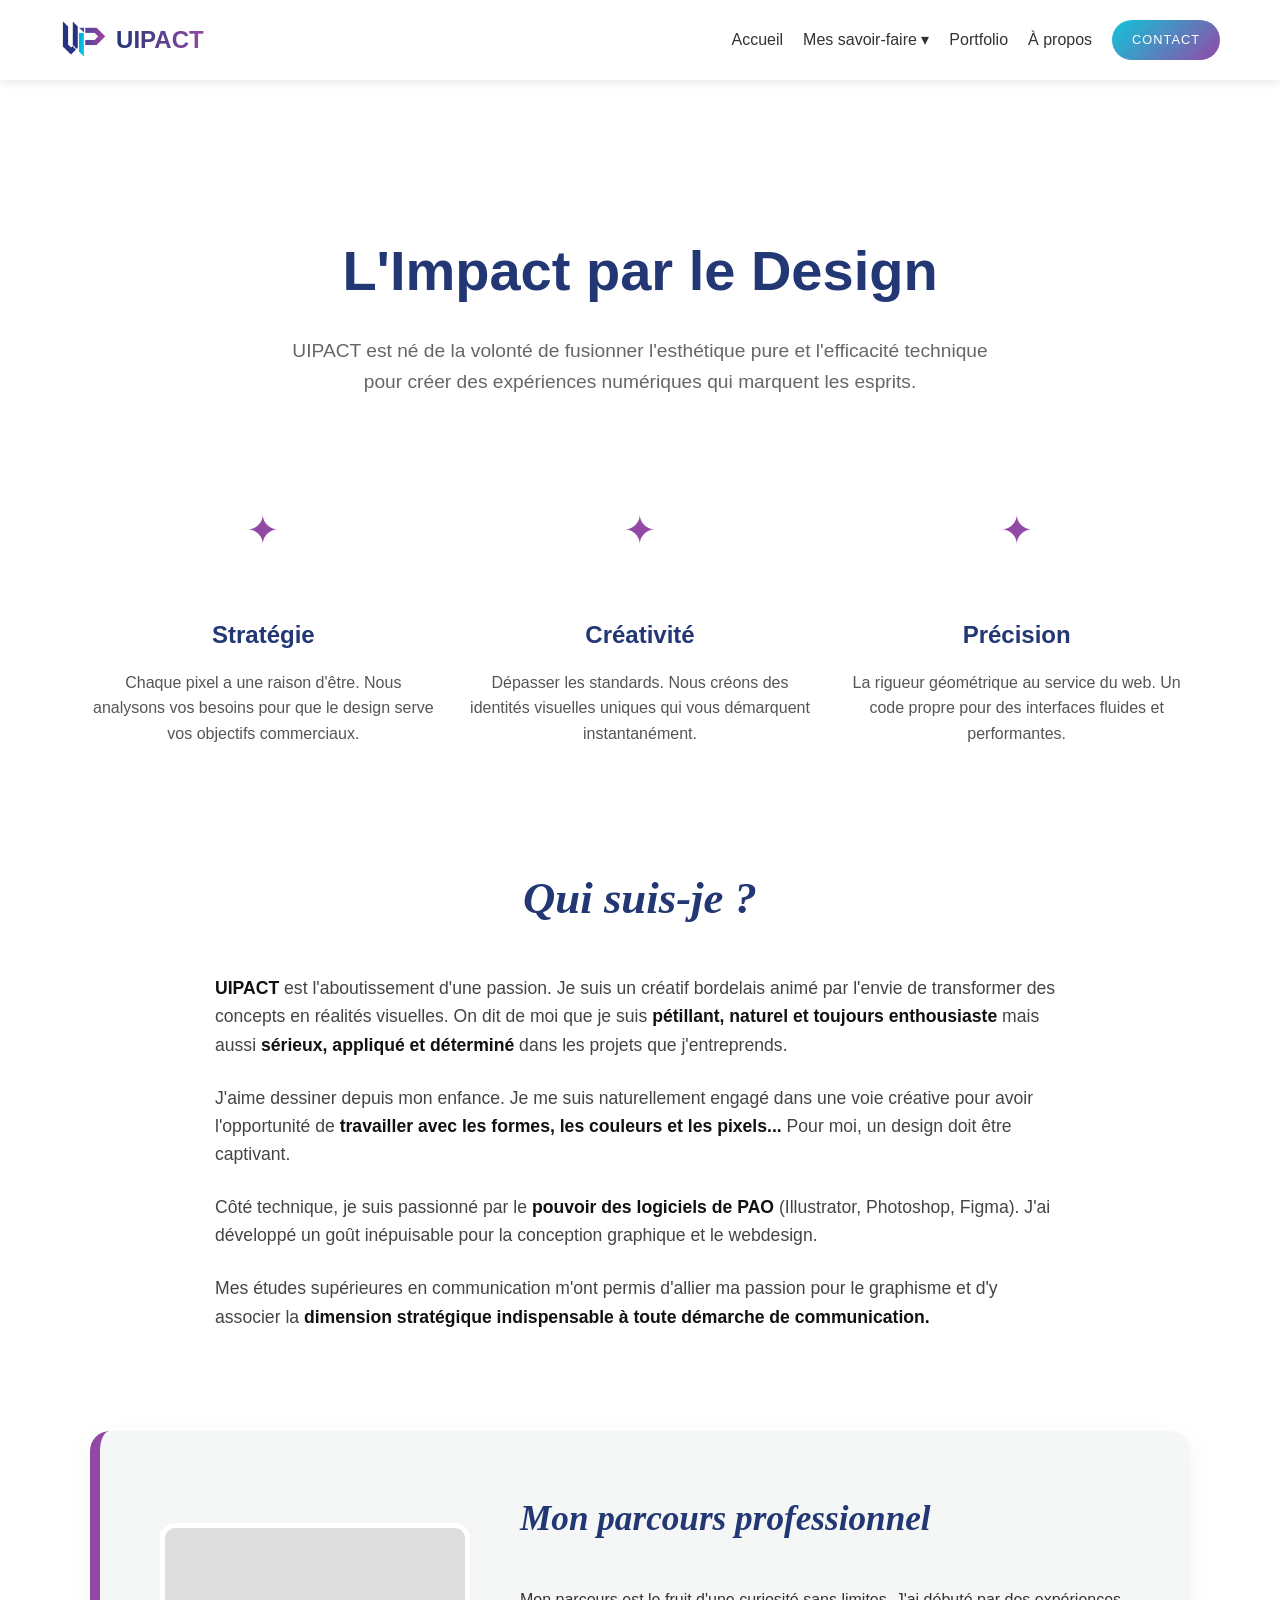
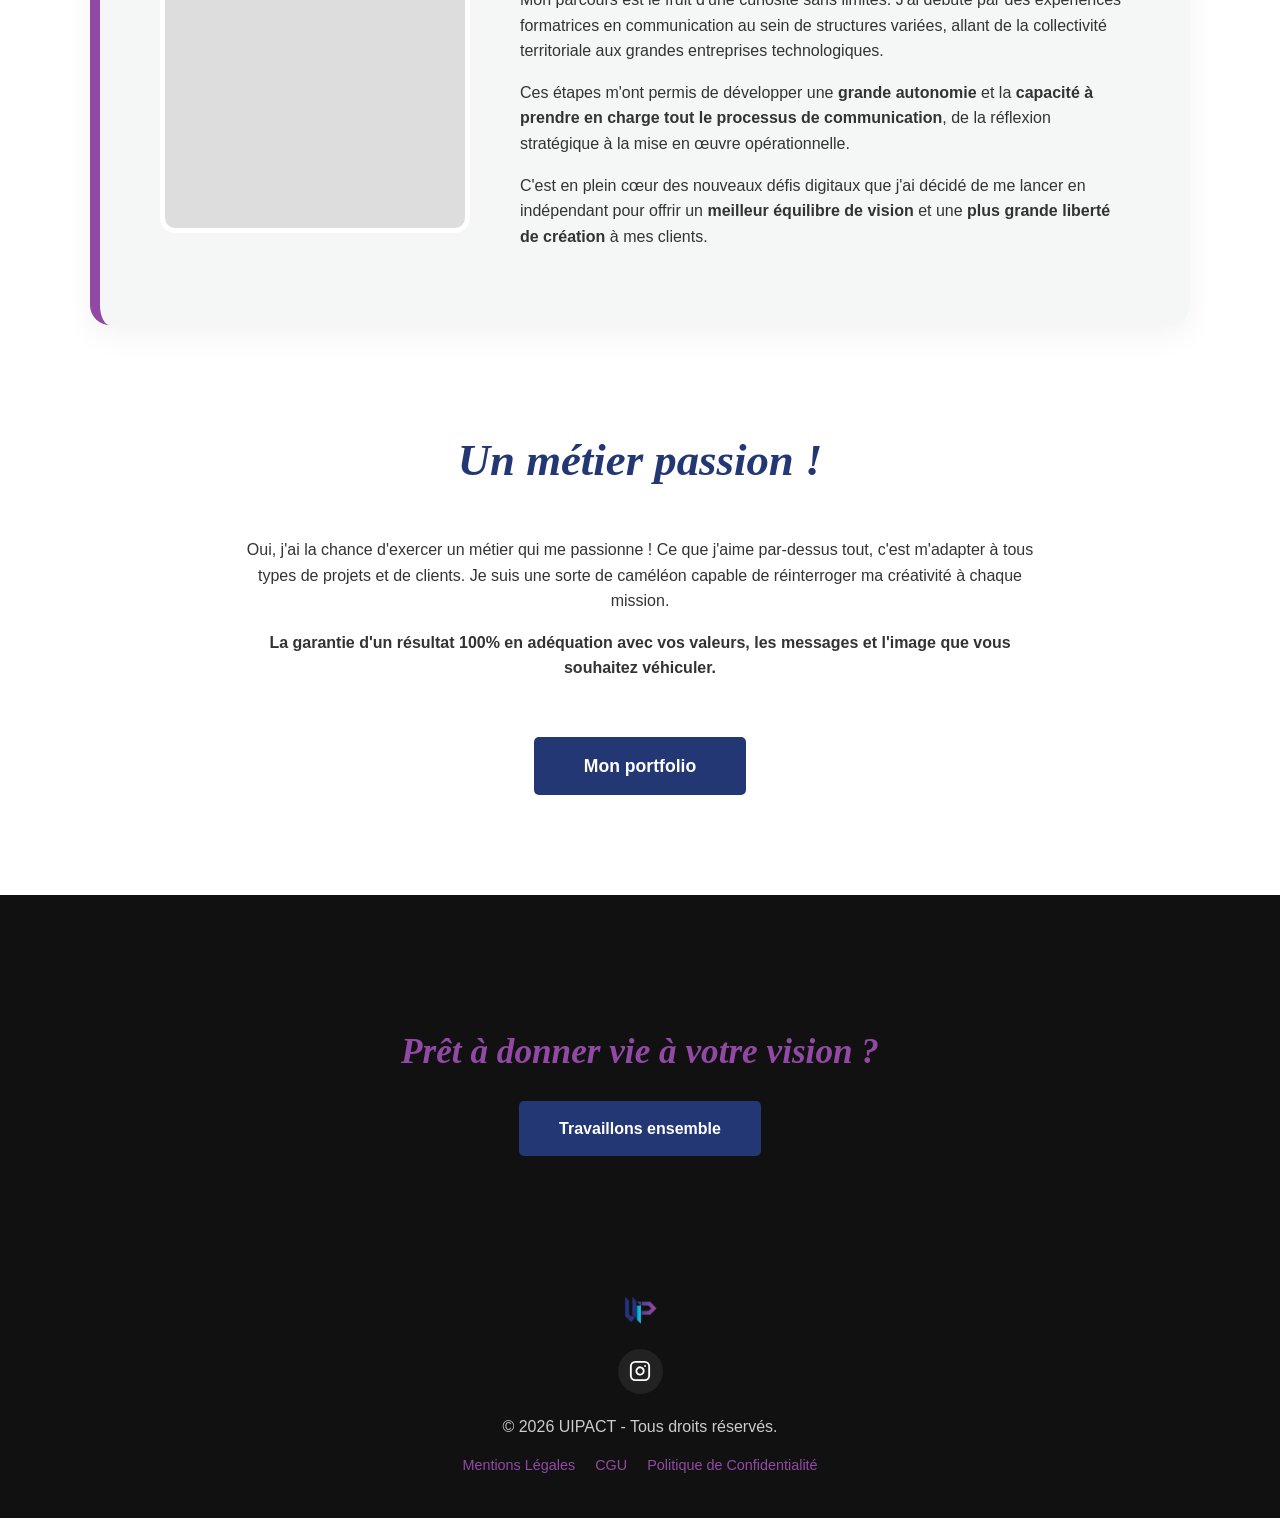
==== commit 2ea9f618: "Update a-propos.html" ====
--- a/a-propos.html
+++ b/a-propos.html
@@ -7,11 +7,11 @@
     <link rel="icon" type="image/png" href="logo.png"> 
     <style>
         /* --- CSS : Variables et base --- */
-        :root {
-            --color-blue-dark: #223c94;
-            --color-cyan-vibrant: #22e1f2;
-            --color-purple-dark: #6e2da3;
-            --color-fuchsia-vibrant: #d949cf;
+       :root {
+            --color-blue-dark: #223773;
+            --color-cyan-vibrant: #11C5D9;
+            --color-purple-dark: #9249A6;
+            --color-fuchsia-vibrant: #9249A6;
             --text-color: #333;
             --bg-color: #fff;
             --bg-alt-color: #f4f7f6;
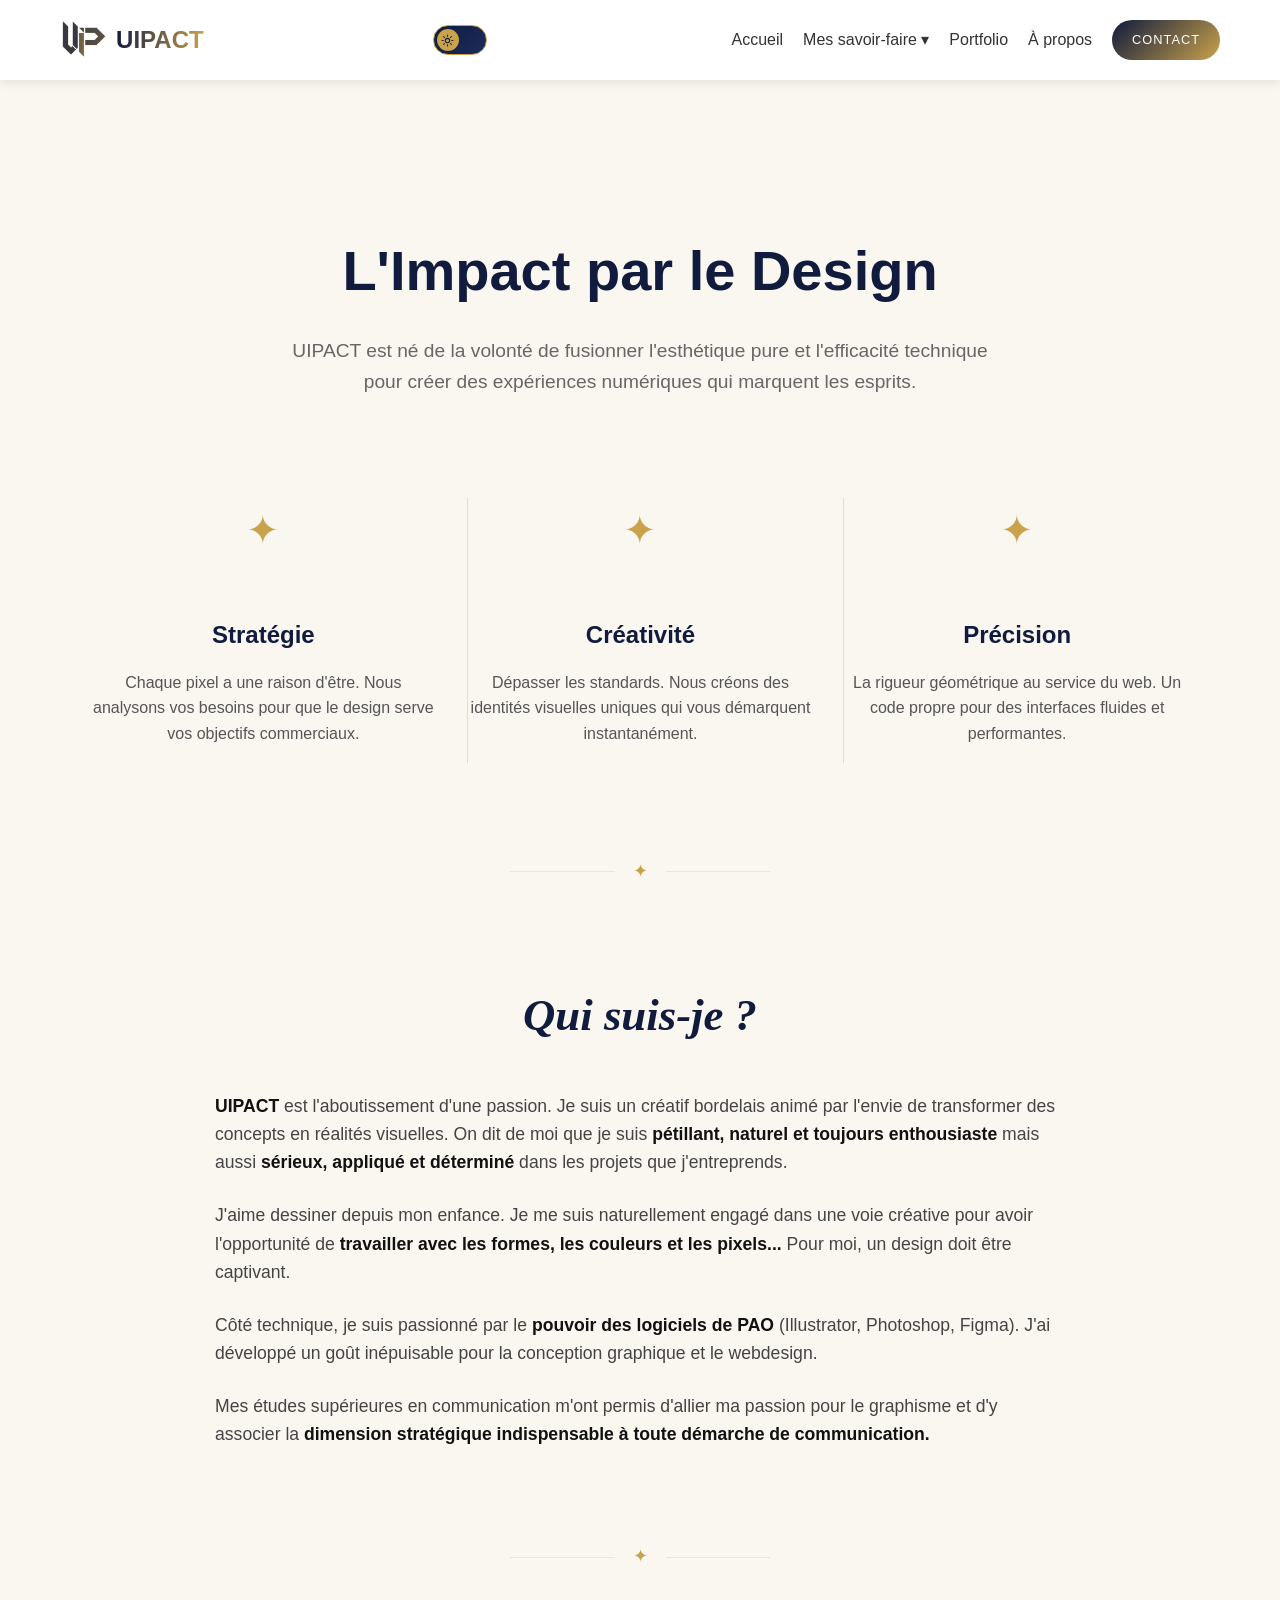
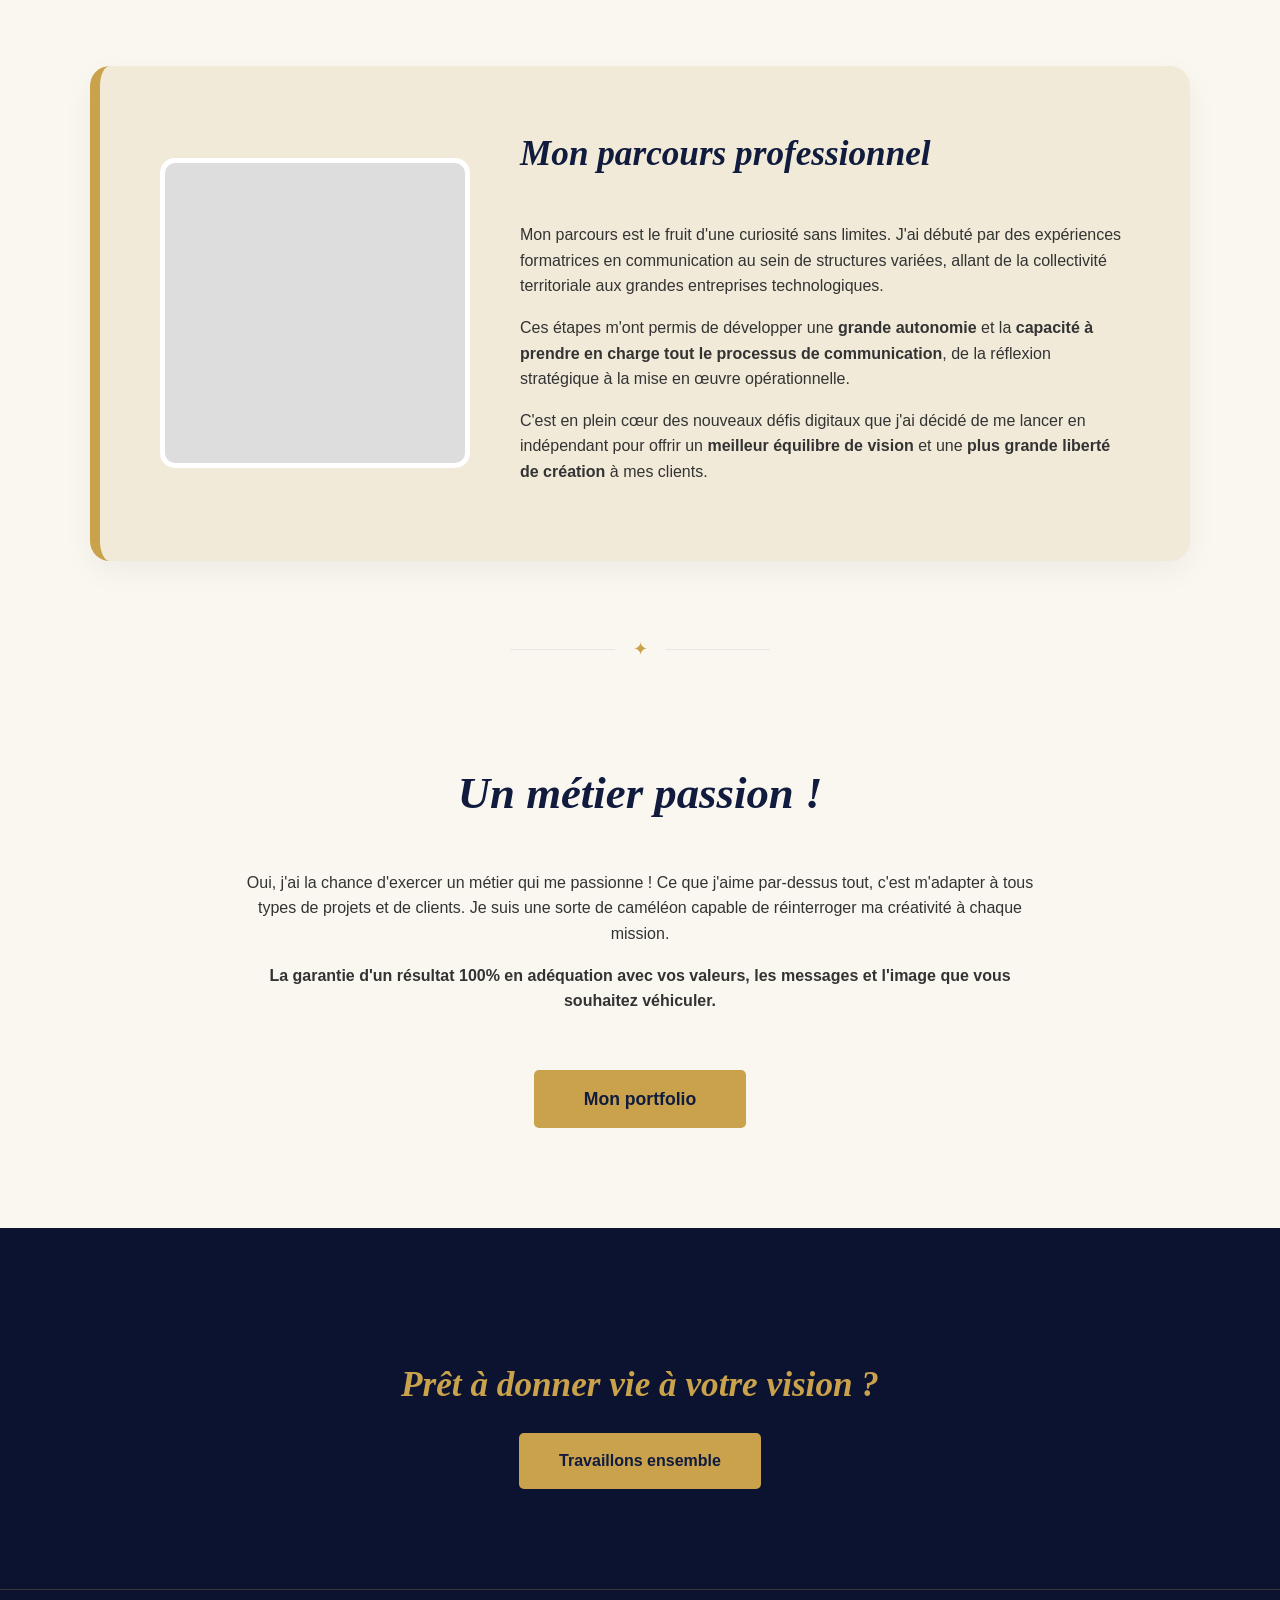
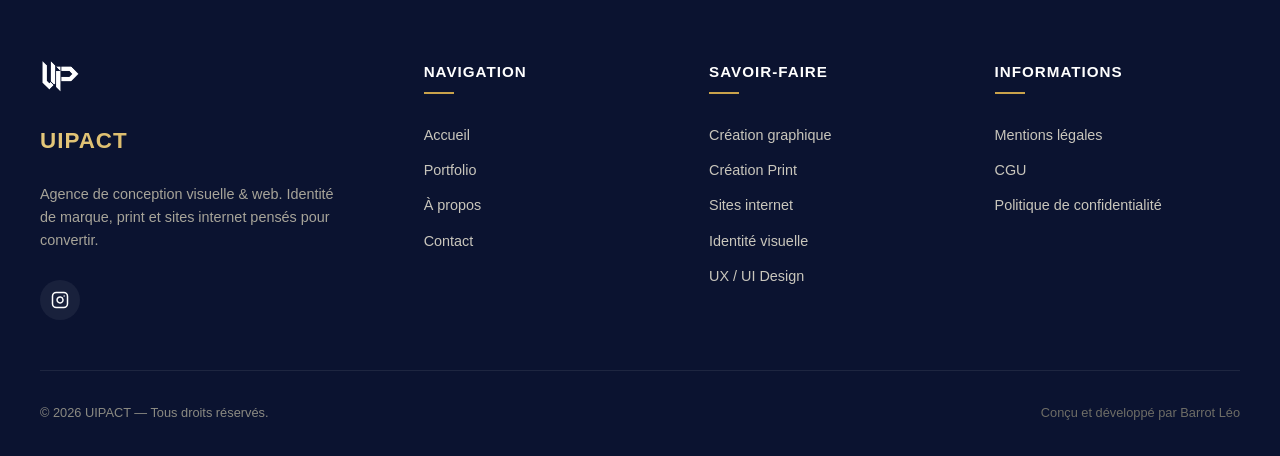
==== commit 4a4d8eb2: "Add files via upload" ====
--- a/a-propos.html
+++ b/a-propos.html
@@ -1,390 +1,453 @@
-<!DOCTYPE html>
-<html lang="fr">
-<head>
-    <meta charset="UTF-8">
-    <meta name="viewport" content="width=device-width, initial-scale=1.0">
-    <title>À Propos - UIPACT</title>
-    <link rel="icon" type="image/png" href="logo.png"> 
-    <style>
-        /* --- CSS : Variables et base --- */
-       :root {
-            --color-blue-dark: #223773;
-            --color-cyan-vibrant: #11C5D9;
-            --color-purple-dark: #9249A6;
-            --color-fuchsia-vibrant: #9249A6;
-            --text-color: #333;
-            --bg-color: #fff;
-            --bg-alt-color: #f4f7f6;
-            --font-family: 'Inter', sans-serif;
-            --font-title: 'Georgia', serif; 
-            --header-height: 80px; 
-        }
-
-        body {
-            font-family: var(--font-family);
-            margin: 0;
-            color: var(--text-color);
-            background-color: var(--bg-color);
-            scroll-behavior: smooth;
-            padding-top: var(--header-height);
-            line-height: 1.6;
-        }
-
-        .no-scroll { overflow: hidden; }
-
-        /* --- En-tête / Navigation --- */
-        header {
-            background-color: #fff;
-            box-shadow: 0 2px 10px rgba(0,0,0,0.1);
-            position: fixed;
-            width: 100%;
-            height: var(--header-height);
-            top: 0;
-            left: 0;
-            z-index: 1000;
-            display: flex;
-            align-items: center;
-        }
-
-        nav {
-            display: flex;
-            justify-content: space-between;
-            align-items: center;
-            max-width: 1200px;
-            margin: 0 auto;
-            padding: 0 20px;
-            width: 100%;
-            box-sizing: border-box;
-        }
-
-        .logo-container { display: flex; align-items: center; text-decoration: none; }
-        .logo-container img { height: 40px; margin-right: 10px; }
-        .brand-name {
-            font-size: 1.5rem;
-            font-weight: 700;
-            background: linear-gradient(to right, var(--color-blue-dark), var(--color-purple-dark));
-            -webkit-background-clip: text;
-            -webkit-text-fill-color: transparent;
-        }
-
-        .nav-links { list-style: none; display: flex; align-items: center; gap: 20px; margin: 0; padding: 0; transition: transform 0.3s ease-out, opacity 0.3s ease-out; }
-        .nav-links a { text-decoration: none; color: var(--text-color); font-weight: 500; transition: color 0.3s; padding: 10px 0; display: block; }
-        .nav-links a:hover { color: var(--color-purple-dark); }
-
-        .dropdown { position: relative; }
-        .dropdown-content {
-            display: none; position: absolute; top: 100%; left: 0; background-color: #fff;
-            min-width: 260px; box-shadow: 0px 8px 16px rgba(0,0,0,0.1); z-index: 1001;
-            border-radius: 0 0 8px 8px; overflow: hidden; border-top: 3px solid var(--color-cyan-vibrant);
-        }
-        .dropdown:hover .dropdown-content { display: block; }
-        .dropdown-content a { padding: 15px 20px; display: block; border-bottom: 1px solid #f0f0f0; transition: background-color 0.3s, padding-left 0.3s; }
-        .dropdown-content a:hover { background-color: var(--bg-alt-color); color: var(--color-purple-dark); padding-left: 25px; }
-
-        .cta-menu-button {
-            display: inline-block; padding: 10px 20px !important; border-radius: 50px;
-            background: linear-gradient(135deg, var(--color-cyan-vibrant), var(--color-fuchsia-vibrant));
-            color: #fff !important; font-weight: 700; text-transform: uppercase;
-            letter-spacing: 1px; font-size: 0.8rem; border: none; transition: transform 0.3s, box-shadow 0.3s !important;
-        }
-        .cta-menu-button:hover { transform: scale(1.05); box-shadow: 0 5px 15px rgba(217, 73, 207, 0.4); color: #fff !important;}
-
-        /* Bouton BURGER (Le bon !) */
-        .burger-menu { display: none; cursor: pointer; background: none; border: none; padding: 10px; z-index: 1100; }
-        .burger-menu span { display: block; width: 25px; height: 3px; margin-bottom: 5px; background-color: var(--color-blue-dark); transition: all 0.3s ease-in-out; }
-        .burger-menu span:last-child { margin-bottom: 0; }
-        .burger-menu.active span:nth-child(1) { transform: rotate(-45deg) translate(-5px, 6px); }
-        .burger-menu.active span:nth-child(2) { opacity: 0; }
-        .burger-menu.active span:nth-child(3) { transform: rotate(45deg) translate(-5px, -6px); }
-
-
-        /* --- STYLE DES TITRES --- */
-        .section-title-impact {
-            text-align: center; font-size: 3.5rem; color: var(--color-blue-dark);
-            margin-bottom: 20px; font-weight: 800;
-        }
-
-        .title-fancy {
-            font-family: var(--font-title); font-style: italic; font-size: 2.8rem;
-            color: var(--color-blue-dark); text-align: center; margin-bottom: 40px;
-        }
-
-        /* --- SECTION 1 : IMPACT PAR LE DESIGN --- */
-        .about-header { text-align: center; padding: 100px 20px 40px; }
-        .about-header p { font-size: 1.2rem; color: #666; max-width: 700px; margin: 0 auto; }
-
-        .values-grid { display: grid; grid-template-columns: repeat(3, 1fr); gap: 30px; max-width: 1100px; margin: 60px auto 100px; padding: 0 20px; }
-        .value-item { text-align: center; }
-        .value-icon { font-size: 2.5rem; margin-bottom: 30px; display: inline-block; color: var(--color-purple-dark); }
-        .value-item h3 { font-size: 1.5rem; color: var(--color-blue-dark); margin-bottom: 15px; font-weight: 700; }
-        .value-item p { font-size: 1rem; color: #555; }
-
-        /* --- SECTION 2 : QUI SUIS-JE --- */
-        .qui-suis-je { max-width: 850px; margin: 0 auto 100px; padding: 0 20px; }
-        .text-block p { margin-bottom: 25px; font-size: 1.1rem; color: #444; }
-        .text-block strong { color: #111; font-weight: 700; }
-
-        /* --- SECTION 3 : PARCOURS --- */
-        .bio-section { max-width: 1100px; margin: 80px auto; padding: 0 20px; }
-        .bio-container { display: flex; align-items: center; gap: 50px; background-color: var(--bg-alt-color); padding: 60px; border-radius: 20px; box-shadow: 0 10px 30px rgba(0,0,0,0.05); border-left: 10px solid var(--color-purple-dark); }
-        .bio-image { width: 300px; height: 300px; border-radius: 15px; background-color: #ddd; flex-shrink: 0; border: 5px solid #fff; }
-        .bio-text { flex: 1; }
-        .bio-text h2 { text-align: left; margin-top: 0; font-size: 2.2rem; }
-
-        /* --- SECTION 4 : MÉTIER PASSION --- */
-        .passion-section { text-align: center; max-width: 800px; margin: 100px auto; padding: 0 20px; }
-        .btn-portfolio {
-            display: inline-block; margin-top: 40px; padding: 15px 50px;
-            background-color: var(--color-blue-dark); color: #fff !important; text-decoration: none;
-            font-weight: 700; font-size: 1.1rem; border-radius: 5px;
-            transition: background-color 0.3s, transform 0.3s, box-shadow 0.3s;
-        }
-        .btn-portfolio:hover { background-color: var(--color-purple-dark); transform: translateY(-2px); box-shadow: 0 5px 15px rgba(110, 45, 163, 0.3); }
-
-        /* --- CTA Final --- */
-        .about-cta { text-align: center; padding: 100px 20px; background-color: #111; color: #fff; }
-        .about-cta h2 { font-family: var(--font-title); font-size: 2.2rem; color: var(--color-fuchsia-vibrant); margin-bottom: 20px; font-style: italic; }
-        
-        .btn-black { 
-            display: inline-block; padding: 15px 40px; background-color: var(--color-blue-dark); 
-            color: #fff; text-decoration: none; font-weight: 700; border-radius: 5px; 
-            transition: background-color 0.3s, transform 0.3s, box-shadow 0.3s; 
-        }
-        .btn-black:hover { background-color: var(--color-purple-dark); transform: translateY(-2px); box-shadow: 0 5px 15px rgba(110, 45, 163, 0.3); color: #fff; }
-
-        #scrollTopBtn { display: none; position: fixed; bottom: 20px; right: 20px; z-index: 1099; font-size: 24px; font-weight: bold; border: none; outline: none; background: linear-gradient(135deg, var(--color-cyan-vibrant), var(--color-fuchsia-vibrant)); color: white; cursor: pointer; width: 50px; height: 50px; border-radius: 50%; box-shadow: 0 4px 10px rgba(0,0,0,0.2); transition: transform 0.3s ease; }
-        #scrollTopBtn:hover { transform: scale(1.1); background: var(--color-blue-dark); }
-
-         /* --- FOOTER & RÉSEAUX SOCIAUX --- */
-        footer { background-color: #111; color: #ccc; text-align: center; padding: 40px 20px; }
-        footer img { height: 30px; margin-bottom: 15px; }
-        footer p { margin: 10px 0; }
-        footer a { color: var(--color-fuchsia-vibrant); text-decoration: none; transition: color 0.3s;}
-        footer a:hover { color: var(--color-cyan-vibrant); }
-        .footer-links { margin-top: 15px; font-size: 0.9rem; display: flex; justify-content: center; gap: 20px; flex-wrap: wrap;}
-
-        /* Styles spécifiques pour Instagram */
-        .social-links {
-            display: flex;
-            justify-content: center;
-            margin-bottom: 20px;
-        }
-        
-        .social-links a {
-            display: flex;
-            align-items: center;
-            justify-content: center;
-            width: 45px;
-            height: 45px;
-            border-radius: 50%;
-            background-color: #222; /* Fond gris foncé */
-            color: #fff; /* Icône blanche */
-            transition: all 0.3s ease;
-        }
-        
-        .social-links a:hover {
-            /* Le même dégradé que tes boutons pour rester cohérent ! */
-            background: linear-gradient(135deg, var(--color-cyan-vibrant), var(--color-fuchsia-vibrant));
-            color: #fff;
-            transform: translateY(-3px); /* Petit effet de soulèvement */
-            box-shadow: 0 4px 10px rgba(0,0,0,0.3);
-        }
-        
-        .social-links svg {
-            width: 22px;
-            height: 22px;
-        }
-
-        /* --- RESPONSIVE MOBILE (Le bon !) --- */
-        @media (max-width: 768px) {
-            .burger-menu { display: block; }
-            .nav-links {
-                position: absolute; top: var(--header-height); right: 0;
-                height: calc(100vh - var(--header-height)); width: 100%; background-color: #fff;
-                flex-direction: column; justify-content: flex-start; gap: 0; 
-                transform: translateY(-110%); opacity: 0; z-index: 1050; box-shadow: 0 10px 15px rgba(0,0,0,0.1);
-            }
-            .nav-links.nav-active { transform: translateY(0%); opacity: 1; }
-            .nav-links li { width: 100%; text-align: center; border-bottom: 1px solid #eee; }
-            .nav-links li:last-child { border-bottom: none; }
-            .nav-links a { padding: 20px; font-size: 1.1rem; }
-
-            .dropdown-content { display: none; position: static; box-shadow: none; border: none; background-color: var(--bg-alt-color); min-width: 100%; }
-            .dropdown-content.mobile-open { display: block; }
-            .dropdown-content a { padding: 15px 20px; border-bottom: 1px solid #ddd; }
-            
-            .dropdown:hover .dropdown-content { display: none; }
-            .dropdown:hover .dropdown-content.mobile-open { display: block; } 
-            .dropdown > a { font-weight: 700; color: var(--color-blue-dark); } 
-
-            .cta-menu-button { margin: 20px auto; width: calc(100% - 40px); display: block; box-sizing: border-box; }
-
-            .values-grid { grid-template-columns: 1fr; }
-            .bio-container { flex-direction: column; text-align: center; padding: 30px 20px; }
-            .bio-image { width: 100%; height: 250px; }
-            .section-title-impact { font-size: 2.5rem; }
-            .title-fancy { font-size: 2.2rem; }
-        }
-    </style>
-</head>
-<body id="body">
-
-    <header>
-        <nav>
-            <a href="index.html" class="logo-container">
-                <img src="logo.png" alt="UIPACT Logo">
-                <span class="brand-name">UIPACT</span>
-            </a>
-            
-            <button class="burger-menu" id="burgerToggle">
-                <span></span><span></span><span></span>
-            </button>
-            
-            <ul class="nav-links">
-                <li><a href="index.html">Accueil</a></li>
-                <li class="dropdown">
-                    <a href="#" class="dropdown-toggle">Mes savoir-faire ▾</a>
-                    <div class="dropdown-content">
-                        <a href="creation-graphique.html">Création graphique & Webdesign</a>
-                        <a href="creation-print.html">Création Print</a>
-                        <a href="sites-web.html">Sites Web</a>
-                        <a href="identite-visuelle.html">Logo, identité visuelle</a>
-                        <a href="ux-ui.html">UX Design / UI Design</a>
-                    </div>
-                </li>
-                <li><a href="portfolio.html">Portfolio</a></li>
-                <li><a href="a-propos.html">À propos</a></li>
-                <li><a href="contact.html" class="cta-menu-button">Contact</a></li>
-            </ul>
-        </nav>
-    </header>
-
-    <main>
-        <section class="about-header">
-            <h1 class="section-title-impact">L'Impact par le Design</h1>
-            <p>UIPACT est né de la volonté de fusionner l'esthétique pure et l'efficacité technique pour créer des expériences numériques qui marquent les esprits.</p>
-        </section>
-
-        <section class="values-grid">
-            <div class="value-item">
-                <div class="value-icon">✦</div>
-                <h3>Stratégie</h3>
-                <p>Chaque pixel a une raison d'être. Nous analysons vos besoins pour que le design serve vos objectifs commerciaux.</p>
-            </div>
-            <div class="value-item">
-                <div class="value-icon">✦</div>
-                <h3>Créativité</h3>
-                <p>Dépasser les standards. Nous créons des identités visuelles uniques qui vous démarquent instantanément.</p>
-            </div>
-            <div class="value-item">
-                <div class="value-icon">✦</div>
-                <h3>Précision</h3>
-                <p>La rigueur géométrique au service du web. Un code propre pour des interfaces fluides et performantes.</p>
-            </div>
-        </section>
-
-        <section class="qui-suis-je">
-            <h2 class="title-fancy">Qui suis-je ?</h2>
-            <div class="text-block">
-                <p><strong>UIPACT</strong> est l'aboutissement d'une passion. Je suis un créatif bordelais animé par l'envie de transformer des concepts en réalités visuelles. On dit de moi que je suis <strong>pétillant, naturel et toujours enthousiaste</strong> mais aussi <strong>sérieux, appliqué et déterminé</strong> dans les projets que j'entreprends.</p>
-                <p>J'aime dessiner depuis mon enfance. Je me suis naturellement engagé dans une voie créative pour avoir l'opportunité de <strong>travailler avec les formes, les couleurs et les pixels...</strong> Pour moi, un design doit être captivant.</p>
-                <p>Côté technique, je suis passionné par le <strong>pouvoir des logiciels de PAO</strong> (Illustrator, Photoshop, Figma). J'ai développé un goût inépuisable pour la conception graphique et le webdesign.</p>
-                <p>Mes études supérieures en communication m'ont permis d'allier ma passion pour le graphisme et d'y associer la <strong>dimension stratégique indispensable à toute démarche de communication.</strong></p>
-            </div>
-        </section>
-
-        <section class="bio-section">
-            <div class="bio-container">
-                <div class="bio-image" style="background-image: url('img/moi.png'); background-size: cover; background-position: center;"></div>
-                <div class="bio-text">
-                    <h2 class="title-fancy">Mon parcours professionnel</h2>
-                    <p>Mon parcours est le fruit d'une curiosité sans limites. J'ai débuté par des expériences formatrices en communication au sein de structures variées, allant de la collectivité territoriale aux grandes entreprises technologiques.</p>
-                    <p>Ces étapes m'ont permis de développer une <strong>grande autonomie</strong> et la <strong>capacité à prendre en charge tout le processus de communication</strong>, de la réflexion stratégique à la mise en œuvre opérationnelle.</p>
-                    <p>C'est en plein cœur des nouveaux défis digitaux que j'ai décidé de me lancer en indépendant pour offrir un <strong>meilleur équilibre de vision</strong> et une <strong>plus grande liberté de création</strong> à mes clients.</p>
-                </div>
-            </div>
-        </section>
-
-        <section class="passion-section">
-            <h2 class="title-fancy">Un métier passion !</h2>
-            <p>Oui, j'ai la chance d'exercer un métier qui me passionne ! Ce que j'aime par-dessus tout, c'est m'adapter à tous types de projets et de clients. Je suis une sorte de caméléon capable de réinterroger ma créativité à chaque mission.</p>
-            <p><strong>La garantie d'un résultat 100% en adéquation avec vos valeurs, les messages et l'image que vous souhaitez véhiculer.</strong></p>
-            <a href="portfolio.html" class="btn-portfolio">Mon portfolio</a>
-        </section>
-
-        <section class="about-cta">
-            <h2>Prêt à donner vie à votre vision ?</h2>
-            <a href="contact.html" class="btn-black">Travaillons ensemble</a>
-        </section>
-    </main>
-
-   <footer>
-        <img src="logo.png" alt="UIPACT Logo">
-        
-        <div class="social-links">
-            <a href="https://www.instagram.com/uipact/" target="_blank" rel="noopener noreferrer" title="Suivez UIPACT sur Instagram">
-                <svg xmlns="http://www.w3.org/2000/svg" viewBox="0 0 24 24" fill="none" stroke="currentColor" stroke-width="2" stroke-linecap="round" stroke-linejoin="round">
-                    <rect x="2" y="2" width="20" height="20" rx="5" ry="5"></rect>
-                    <path d="M16 11.37A4 4 0 1 1 12.63 8 4 4 0 0 1 16 11.37z"></path>
-                    <line x1="17.5" y1="6.5" x2="17.51" y2="6.5"></line>
-                </svg>
-            </a>
-        </div>
-
-        <p>© 2026 UIPACT - Tous droits réservés.</p>
-        
-        <div class="footer-links">
-            <a href="mentions-legales.html">Mentions Légales</a>
-            <a href="cgu.html">CGU</a>
-            <a href="politique-confidentialite.html">Politique de Confidentialité</a>
-        </div>
-    </footer>
-
-    <button id="scrollTopBtn">↑</button>
-
-    <script>
-        // SCRIPT EXACT ET COMPLET
-        const burger = document.getElementById('burgerToggle');
-        const nav = document.querySelector('.nav-links');
-        const body = document.getElementById('body');
-        
-        const navLinksArr = document.querySelectorAll('.nav-links li a:not(.dropdown-toggle)');
-        const dropToggleBtn = document.querySelector('.dropdown-toggle');
-        const dropContent = document.querySelector('.dropdown-content');
-
-        function toggleMenu() {
-            burger.classList.toggle('active'); 
-            nav.classList.toggle('nav-active'); 
-            body.classList.toggle('no-scroll'); 
-        }
-        burger.addEventListener('click', toggleMenu);
-
-        navLinksArr.forEach(link => {
-            link.addEventListener('click', () => {
-                if (nav.classList.contains('nav-active')) {
-                    toggleMenu();
-                }
-            });
-        });
-
-        dropToggleBtn.addEventListener('click', function(event) {
-            if (window.innerWidth <= 768) {
-                event.preventDefault(); 
-                dropContent.classList.toggle('mobile-open'); 
-            }
-        });
-
-        const scrollTopBtn = document.getElementById("scrollTopBtn");
-        window.addEventListener('scroll', function() {
-            if (document.body.scrollTop > 300 || document.documentElement.scrollTop > 300) {
-                scrollTopBtn.style.display = "block";
-            } else {
-                scrollTopBtn.style.display = "none";
-            }
-        });
-        scrollTopBtn.addEventListener("click", function() {
-            window.scrollTo({ top: 0, behavior: "smooth" });
-        });
-    </script>
-</body>
-</html>
+<!DOCTYPE html>
+<html lang="fr">
+<head>
+    <meta charset="UTF-8">
+    <meta name="viewport" content="width=device-width, initial-scale=1.0">
+    <title>À Propos - UIPACT</title>
+    <link rel="icon" type="image/png" href="logo.png"> 
+    <style>
+        /* --- CSS : Variables et base --- */
+       :root {
+            --color-blue-dark: #223773;
+            --color-cyan-vibrant: #11C5D9;
+            --color-purple-dark: #9249A6;
+            --color-fuchsia-vibrant: #9249A6;
+            --text-color: #333;
+            --bg-color: #fff;
+            --bg-alt-color: #f4f7f6;
+            --font-family: 'Inter', sans-serif;
+            --font-title: 'Georgia', serif; 
+            --header-height: 80px; 
+        }
+
+        body {
+            font-family: var(--font-family);
+            margin: 0;
+            color: var(--text-color);
+            background-color: var(--bg-color);
+            scroll-behavior: smooth;
+            padding-top: var(--header-height);
+            line-height: 1.6;
+        }
+
+        .no-scroll { overflow: hidden; }
+
+        /* --- En-tête / Navigation --- */
+        header {
+            background-color: #fff;
+            box-shadow: 0 2px 10px rgba(0,0,0,0.1);
+            position: fixed;
+            width: 100%;
+            height: var(--header-height);
+            top: 0;
+            left: 0;
+            z-index: 1000;
+            display: flex;
+            align-items: center;
+        }
+
+        nav {
+            display: flex;
+            justify-content: space-between;
+            align-items: center;
+            max-width: 1200px;
+            margin: 0 auto;
+            padding: 0 20px;
+            width: 100%;
+            box-sizing: border-box;
+        }
+
+        .logo-container { display: flex; align-items: center; text-decoration: none; }
+        .logo-container img { height: 40px; margin-right: 10px; }
+        .brand-name {
+            font-size: 1.5rem;
+            font-weight: 700;
+            background: linear-gradient(to right, var(--color-blue-dark), var(--color-purple-dark));
+            -webkit-background-clip: text;
+            -webkit-text-fill-color: transparent;
+        }
+
+        .nav-links { list-style: none; display: flex; align-items: center; gap: 20px; margin: 0; padding: 0; transition: transform 0.3s ease-out, opacity 0.3s ease-out; }
+        .nav-links a { text-decoration: none; color: var(--text-color); font-weight: 500; transition: color 0.3s; padding: 10px 0; display: block; }
+        .nav-links a:hover { color: var(--color-purple-dark); }
+
+        .dropdown { position: relative; }
+        .dropdown-content {
+            display: none; position: absolute; top: 100%; left: 0; background-color: #fff;
+            min-width: 260px; box-shadow: 0px 8px 16px rgba(0,0,0,0.1); z-index: 1001;
+            border-radius: 0 0 8px 8px; overflow: hidden; border-top: 3px solid var(--color-cyan-vibrant);
+        }
+        .dropdown:hover .dropdown-content { display: block; }
+        .dropdown-content a { padding: 15px 20px; display: block; border-bottom: 1px solid #f0f0f0; transition: background-color 0.3s, padding-left 0.3s; }
+        .dropdown-content a:hover { background-color: var(--bg-alt-color); color: var(--color-purple-dark); padding-left: 25px; }
+
+        .cta-menu-button {
+            display: inline-block; padding: 10px 20px !important; border-radius: 50px;
+            background: linear-gradient(135deg, var(--color-cyan-vibrant), var(--color-fuchsia-vibrant));
+            color: #fff !important; font-weight: 700; text-transform: uppercase;
+            letter-spacing: 1px; font-size: 0.8rem; border: none; transition: transform 0.3s, box-shadow 0.3s !important;
+        }
+        .cta-menu-button:hover { transform: scale(1.05); box-shadow: 0 5px 15px rgba(217, 73, 207, 0.4); color: #fff !important;}
+
+        /* Bouton BURGER (Le bon !) */
+        .burger-menu { display: none; cursor: pointer; background: none; border: none; padding: 10px; z-index: 1100; }
+        .burger-menu span { display: block; width: 25px; height: 3px; margin-bottom: 5px; background-color: var(--color-blue-dark); transition: all 0.3s ease-in-out; }
+        .burger-menu span:last-child { margin-bottom: 0; }
+        .burger-menu.active span:nth-child(1) { transform: rotate(-45deg) translate(-5px, 6px); }
+        .burger-menu.active span:nth-child(2) { opacity: 0; }
+        .burger-menu.active span:nth-child(3) { transform: rotate(45deg) translate(-5px, -6px); }
+
+
+        /* --- STYLE DES TITRES --- */
+        .section-title-impact {
+            text-align: center; font-size: 3.5rem; color: var(--color-blue-dark);
+            margin-bottom: 20px; font-weight: 800;
+        }
+
+        .title-fancy {
+            font-family: var(--font-title); font-style: italic; font-size: 2.8rem;
+            color: var(--color-blue-dark); text-align: center; margin-bottom: 40px;
+        }
+
+        /* --- SECTION 1 : IMPACT PAR LE DESIGN --- */
+        .about-header { text-align: center; padding: 100px 20px 40px; }
+        .about-header p { font-size: 1.2rem; color: #666; max-width: 700px; margin: 0 auto; }
+
+        .values-grid { display: grid; grid-template-columns: repeat(3, 1fr); gap: 30px; max-width: 1100px; margin: 60px auto 100px; padding: 0 20px; }
+        .value-item { text-align: center; }
+        .value-icon { font-size: 2.5rem; margin-bottom: 30px; display: inline-block; color: var(--color-purple-dark); }
+        .value-item h3 { font-size: 1.5rem; color: var(--color-blue-dark); margin-bottom: 15px; font-weight: 700; }
+        .value-item p { font-size: 1rem; color: #555; }
+
+        /* --- SÉPARATEUR DE SECTION (ligne + diamant doré) --- */
+        .section-divider {
+            display: flex;
+            align-items: center;
+            justify-content: center;
+            gap: 18px;
+            max-width: 260px;
+            margin: 0 auto 100px;
+        }
+        .section-divider::before,
+        .section-divider::after {
+            content: '';
+            flex: 1;
+            height: 1px;
+            background: var(--border-color, rgba(16, 27, 61, 0.12));
+        }
+        .section-divider span {
+            color: var(--color-gold);
+            font-size: 1.1rem;
+            line-height: 1;
+        }
+
+        /* --- SECTION 2 : QUI SUIS-JE --- */
+        .qui-suis-je { max-width: 850px; margin: 0 auto 100px; padding: 0 20px; }
+        .text-block p { margin-bottom: 25px; font-size: 1.1rem; color: #444; }
+        .text-block strong { color: #111; font-weight: 700; }
+
+        /* --- SECTION 3 : PARCOURS --- */
+        .bio-section { max-width: 1100px; margin: 80px auto; padding: 0 20px; }
+        .bio-container { display: flex; align-items: center; gap: 50px; background-color: var(--bg-alt-color); padding: 60px; border-radius: 20px; box-shadow: 0 10px 30px rgba(0,0,0,0.05); border-left: 10px solid var(--color-purple-dark); }
+        .bio-image { width: 300px; height: 300px; border-radius: 15px; background-color: #ddd; flex-shrink: 0; border: 5px solid #fff; }
+        .bio-text { flex: 1; }
+        .bio-text h2 { text-align: left; margin-top: 0; font-size: 2.2rem; }
+
+        /* --- SECTION 4 : MÉTIER PASSION --- */
+        .passion-section { text-align: center; max-width: 800px; margin: 100px auto; padding: 0 20px; }
+        .btn-portfolio {
+            display: inline-block; margin-top: 40px; padding: 15px 50px;
+            background-color: var(--color-gold, #C9A24B); color: var(--color-navy, #101B3D) !important; text-decoration: none;
+            font-weight: 700; font-size: 1.1rem; border-radius: 5px;
+            transition: background-color 0.3s, transform 0.3s, box-shadow 0.3s;
+        }
+        .btn-portfolio:hover { background-color: var(--color-gold-light, #dab868); color: var(--color-navy, #101B3D) !important; transform: translateY(-2px); box-shadow: 0 5px 15px rgba(201,162,75,0.35); }
+
+        /* --- CTA Final --- */
+        .about-cta { text-align: center; padding: 100px 20px; background-color: var(--footer-bg, #0B1330); color: #fff; }
+        .about-cta h2 { font-family: var(--font-title); font-size: 2.2rem; color: var(--color-fuchsia-vibrant); margin-bottom: 20px; font-style: italic; }
+        
+        .btn-black { 
+            display: inline-block; padding: 15px 40px; background-color: var(--color-gold, #C9A24B);
+            color: var(--color-navy, #101B3D) !important;
+            text-decoration: none; font-weight: 700; border-radius: 5px; 
+            transition: background-color 0.3s, transform 0.3s, box-shadow 0.3s; 
+        }
+        .btn-black:hover { background-color: var(--color-gold-light, #dab868); color: var(--color-navy, #101B3D) !important; transform: translateY(-2px); box-shadow: 0 5px 15px rgba(201,162,75,0.35); }
+
+        #scrollTopBtn { display: none; position: fixed; bottom: 20px; right: 20px; z-index: 1099; font-size: 24px; font-weight: bold; border: none; outline: none; background: linear-gradient(135deg, var(--color-cyan-vibrant), var(--color-fuchsia-vibrant)); color: white; cursor: pointer; width: 50px; height: 50px; border-radius: 50%; box-shadow: 0 4px 10px rgba(0,0,0,0.2); transition: transform 0.3s ease; }
+        #scrollTopBtn:hover { transform: scale(1.1); background: var(--color-blue-dark); }
+
+         /* --- FOOTER & RÉSEAUX SOCIAUX --- */
+        footer { background-color: #111; color: #ccc; text-align: center; padding: 40px 20px; }
+        footer img { height: 30px; margin-bottom: 15px; }
+        footer p { margin: 10px 0; }
+        footer a { color: var(--color-fuchsia-vibrant); text-decoration: none; transition: color 0.3s;}
+        footer a:hover { color: var(--color-cyan-vibrant); }
+        .footer-links { margin-top: 15px; font-size: 0.9rem; display: flex; justify-content: center; gap: 20px; flex-wrap: wrap;}
+
+        /* Styles spécifiques pour Instagram */
+        .social-links {
+            display: flex;
+            justify-content: center;
+            margin-bottom: 20px;
+        }
+        
+        .social-links a {
+            display: flex;
+            align-items: center;
+            justify-content: center;
+            width: 45px;
+            height: 45px;
+            border-radius: 50%;
+            background-color: #222; /* Fond gris foncé */
+            color: #fff; /* Icône blanche */
+            transition: all 0.3s ease;
+        }
+        
+        .social-links a:hover {
+            /* Le même dégradé que tes boutons pour rester cohérent ! */
+            background: linear-gradient(135deg, var(--color-cyan-vibrant), var(--color-fuchsia-vibrant));
+            color: #fff;
+            transform: translateY(-3px); /* Petit effet de soulèvement */
+            box-shadow: 0 4px 10px rgba(0,0,0,0.3);
+        }
+        
+        .social-links svg {
+            width: 22px;
+            height: 22px;
+        }
+
+        /* --- RESPONSIVE MOBILE (Le bon !) --- */
+        @media (max-width: 768px) {
+            .burger-menu { display: block; }
+            .nav-links {
+                position: absolute; top: var(--header-height); right: 0;
+                height: calc(100vh - var(--header-height)); width: 100%; background-color: #fff;
+                flex-direction: column; justify-content: flex-start; gap: 0; 
+                transform: translateY(-110%); opacity: 0; z-index: 1050; box-shadow: 0 10px 15px rgba(0,0,0,0.1);
+            }
+            .nav-links.nav-active { transform: translateY(0%); opacity: 1; }
+            .nav-links li { width: 100%; text-align: center; border-bottom: 1px solid #eee; }
+            .nav-links li:last-child { border-bottom: none; }
+            .nav-links a { padding: 20px; font-size: 1.1rem; }
+
+            .dropdown-content { display: none; position: static; box-shadow: none; border: none; background-color: var(--bg-alt-color); min-width: 100%; }
+            .dropdown-content.mobile-open { display: block; }
+            .dropdown-content a { padding: 15px 20px; border-bottom: 1px solid #ddd; }
+            
+            .dropdown:hover .dropdown-content { display: none; }
+            .dropdown:hover .dropdown-content.mobile-open { display: block; } 
+            .dropdown > a { font-weight: 700; color: var(--color-blue-dark); } 
+
+            .cta-menu-button { margin: 20px auto; width: calc(100% - 40px); display: block; box-sizing: border-box; }
+
+            .values-grid { grid-template-columns: 1fr; }
+            .bio-container { flex-direction: column; text-align: center; padding: 30px 20px; }
+            .bio-image { width: 100%; height: 250px; }
+            .section-title-impact { font-size: 2.5rem; }
+            .title-fancy { font-size: 2.2rem; }
+        }
+    </style>
+    <link rel="stylesheet" href="theme.css">
+    <script src="theme.js"></script>
+</head>
+<body id="body">
+
+    <header>
+        <nav>
+            <a href="index.html" class="logo-container">
+                <img src="logo.png" alt="UIPACT Logo">
+                <span class="brand-name">UIPACT</span>
+            </a>
+            
+            <button class="theme-toggle" id="themeToggle" aria-label="Basculer entre le mode clair et le mode sombre" title="Mode clair / sombre">
+                <span class="toggle-thumb">
+                    <svg class="icon-sun" viewBox="0 0 24 24" fill="none" stroke="currentColor" stroke-width="2" stroke-linecap="round" stroke-linejoin="round"><circle cx="12" cy="12" r="4"></circle><path d="M12 2v2M12 20v2M4.9 4.9l1.4 1.4M17.7 17.7l1.4 1.4M2 12h2M20 12h2M4.9 19.1l1.4-1.4M17.7 6.3l1.4-1.4"></path></svg>
+                    <svg class="icon-moon" viewBox="0 0 24 24" fill="none" stroke="currentColor" stroke-width="2" stroke-linecap="round" stroke-linejoin="round"><path d="M21 12.8A9 9 0 1 1 11.2 3 7 7 0 0 0 21 12.8Z"></path></svg>
+                </span>
+            </button>
+            <button class="burger-menu" id="burgerToggle">
+                <span></span><span></span><span></span>
+            </button>
+            
+            <ul class="nav-links">
+                <li><a href="index.html">Accueil</a></li>
+                <li class="dropdown">
+                    <a href="#" class="dropdown-toggle">Mes savoir-faire ▾</a>
+                    <div class="dropdown-content">
+                        <a href="creation-graphique.html">Création graphique & Webdesign</a>
+                        <a href="creation-print.html">Création Print</a>
+                        <a href="sites-web.html">Sites Web</a>
+                        <a href="identite-visuelle.html">Logo, identité visuelle</a>
+                        <a href="ux-ui.html">UX Design / UI Design</a>
+                    </div>
+                </li>
+                <li><a href="portfolio.html">Portfolio</a></li>
+                <li><a href="a-propos.html">À propos</a></li>
+                <li><a href="contact.html" class="cta-menu-button">Contact</a></li>
+            </ul>
+        </nav>
+    </header>
+
+    <main>
+        <section class="about-header">
+            <h1 class="section-title-impact">L'Impact par le Design</h1>
+            <p>UIPACT est né de la volonté de fusionner l'esthétique pure et l'efficacité technique pour créer des expériences numériques qui marquent les esprits.</p>
+        </section>
+
+        <section class="values-grid">
+            <div class="value-item">
+                <div class="value-icon">✦</div>
+                <h3>Stratégie</h3>
+                <p>Chaque pixel a une raison d'être. Nous analysons vos besoins pour que le design serve vos objectifs commerciaux.</p>
+            </div>
+            <div class="value-item">
+                <div class="value-icon">✦</div>
+                <h3>Créativité</h3>
+                <p>Dépasser les standards. Nous créons des identités visuelles uniques qui vous démarquent instantanément.</p>
+            </div>
+            <div class="value-item">
+                <div class="value-icon">✦</div>
+                <h3>Précision</h3>
+                <p>La rigueur géométrique au service du web. Un code propre pour des interfaces fluides et performantes.</p>
+            </div>
+        </section>
+
+        <div class="section-divider"><span>✦</span></div>
+
+        <section class="qui-suis-je">
+            <h2 class="title-fancy">Qui suis-je ?</h2>
+            <div class="text-block">
+                <p><strong>UIPACT</strong> est l'aboutissement d'une passion. Je suis un créatif bordelais animé par l'envie de transformer des concepts en réalités visuelles. On dit de moi que je suis <strong>pétillant, naturel et toujours enthousiaste</strong> mais aussi <strong>sérieux, appliqué et déterminé</strong> dans les projets que j'entreprends.</p>
+                <p>J'aime dessiner depuis mon enfance. Je me suis naturellement engagé dans une voie créative pour avoir l'opportunité de <strong>travailler avec les formes, les couleurs et les pixels...</strong> Pour moi, un design doit être captivant.</p>
+                <p>Côté technique, je suis passionné par le <strong>pouvoir des logiciels de PAO</strong> (Illustrator, Photoshop, Figma). J'ai développé un goût inépuisable pour la conception graphique et le webdesign.</p>
+                <p>Mes études supérieures en communication m'ont permis d'allier ma passion pour le graphisme et d'y associer la <strong>dimension stratégique indispensable à toute démarche de communication.</strong></p>
+            </div>
+        </section>
+
+        <div class="section-divider"><span>✦</span></div>
+
+        <section class="bio-section">
+            <div class="bio-container">
+                <div class="bio-image" style="background-image: url('img/moi.png'); background-size: cover; background-position: center;"></div>
+                <div class="bio-text">
+                    <h2 class="title-fancy">Mon parcours professionnel</h2>
+                    <p>Mon parcours est le fruit d'une curiosité sans limites. J'ai débuté par des expériences formatrices en communication au sein de structures variées, allant de la collectivité territoriale aux grandes entreprises technologiques.</p>
+                    <p>Ces étapes m'ont permis de développer une <strong>grande autonomie</strong> et la <strong>capacité à prendre en charge tout le processus de communication</strong>, de la réflexion stratégique à la mise en œuvre opérationnelle.</p>
+                    <p>C'est en plein cœur des nouveaux défis digitaux que j'ai décidé de me lancer en indépendant pour offrir un <strong>meilleur équilibre de vision</strong> et une <strong>plus grande liberté de création</strong> à mes clients.</p>
+                </div>
+            </div>
+        </section>
+
+        <div class="section-divider"><span>✦</span></div>
+
+        <section class="passion-section">
+            <h2 class="title-fancy">Un métier passion !</h2>
+            <p>Oui, j'ai la chance d'exercer un métier qui me passionne ! Ce que j'aime par-dessus tout, c'est m'adapter à tous types de projets et de clients. Je suis une sorte de caméléon capable de réinterroger ma créativité à chaque mission.</p>
+            <p><strong>La garantie d'un résultat 100% en adéquation avec vos valeurs, les messages et l'image que vous souhaitez véhiculer.</strong></p>
+            <a href="portfolio.html" class="btn-portfolio">Mon portfolio</a>
+        </section>
+
+        <section class="about-cta">
+            <h2>Prêt à donner vie à votre vision ?</h2>
+            <a href="contact.html" class="btn-black">Travaillons ensemble</a>
+        </section>
+    </main>
+
+   <footer class="site-footer">
+        <div class="footer-inner">
+            <div class="footer-brand-block">
+                <img src="logo.png" alt="UIPACT Logo">
+                <span class="footer-brand-name">UIPACT</span>
+                <p class="footer-tagline">Agence de conception visuelle & web. Identité de marque, print et sites internet pensés pour convertir.</p>
+                <div class="social-links">
+                    <a href="https://www.instagram.com/uipact/" target="_blank" rel="noopener noreferrer" title="Suivez UIPACT sur Instagram">
+                        <svg xmlns="http://www.w3.org/2000/svg" viewBox="0 0 24 24" fill="none" stroke="currentColor" stroke-width="2" stroke-linecap="round" stroke-linejoin="round">
+                            <rect x="2" y="2" width="20" height="20" rx="5" ry="5"></rect>
+                            <path d="M16 11.37A4 4 0 1 1 12.63 8 4 4 0 0 1 16 11.37z"></path>
+                            <line x1="17.5" y1="6.5" x2="17.51" y2="6.5"></line>
+                        </svg>
+                    </a>
+                </div>
+            </div>
+
+            <div class="footer-col">
+                <h4>Navigation</h4>
+                <a href="index.html">Accueil</a>
+                <a href="portfolio.html">Portfolio</a>
+                <a href="a-propos.html">À propos</a>
+                <a href="contact.html">Contact</a>
+            </div>
+
+            <div class="footer-col">
+                <h4>Savoir-faire</h4>
+                <a href="creation-graphique.html">Création graphique</a>
+                <a href="creation-print.html">Création Print</a>
+                <a href="sites-web.html">Sites internet</a>
+                <a href="identite-visuelle.html">Identité visuelle</a>
+                <a href="ux-ui.html">UX / UI Design</a>
+            </div>
+
+            <div class="footer-col">
+                <h4>Informations</h4>
+                <a href="mentions-legales.html">Mentions légales</a>
+                <a href="cgu.html">CGU</a>
+                <a href="politique-confidentialite.html">Politique de confidentialité</a>
+            </div>
+        </div>
+
+        <div class="footer-bottom">
+            <p>&copy; 2026 UIPACT &mdash; Tous droits réservés.</p>
+            <p class="footer-signature">Conçu et développé par Barrot Léo</p>
+        </div>
+    </footer>
+
+    <button id="scrollTopBtn">↑</button>
+
+    <script>
+        // SCRIPT EXACT ET COMPLET
+        const burger = document.getElementById('burgerToggle');
+        const nav = document.querySelector('.nav-links');
+        const body = document.getElementById('body');
+        
+        const navLinksArr = document.querySelectorAll('.nav-links li a:not(.dropdown-toggle)');
+        const dropToggleBtn = document.querySelector('.dropdown-toggle');
+        const dropContent = document.querySelector('.dropdown-content');
+
+        function toggleMenu() {
+            burger.classList.toggle('active'); 
+            nav.classList.toggle('nav-active'); 
+            body.classList.toggle('no-scroll'); 
+        }
+        burger.addEventListener('click', toggleMenu);
+
+        navLinksArr.forEach(link => {
+            link.addEventListener('click', () => {
+                if (nav.classList.contains('nav-active')) {
+                    toggleMenu();
+                }
+            });
+        });
+
+        dropToggleBtn.addEventListener('click', function(event) {
+            if (window.innerWidth <= 768) {
+                event.preventDefault(); 
+                dropContent.classList.toggle('mobile-open'); 
+            }
+        });
+
+        const scrollTopBtn = document.getElementById("scrollTopBtn");
+        window.addEventListener('scroll', function() {
+            if (document.body.scrollTop > 300 || document.documentElement.scrollTop > 300) {
+                scrollTopBtn.style.display = "block";
+            } else {
+                scrollTopBtn.style.display = "none";
+            }
+        });
+        scrollTopBtn.addEventListener("click", function() {
+            window.scrollTo({ top: 0, behavior: "smooth" });
+        });
+    </script>
+</body>
+</html>
--- a/theme.css
+++ b/theme.css
@@ -0,0 +1,341 @@
+/* ==========================================================================
+   UIPACT — Feuille de style commune
+   Nouvelle charte graphique (navy & or) + mode sombre + footer pro + icônes
+   À charger APRÈS le <style> propre à chaque page.
+   ========================================================================== */
+
+:root {
+    /* --- Nouvelle charte graphique : Navy & Or --- */
+    --color-blue-dark: #101B3D;
+    --color-cyan-vibrant: #101B3D;
+    --color-purple-dark: #C9A24B;
+    --color-fuchsia-vibrant: #C9A24B;
+
+    --color-navy: #101B3D;
+    --color-navy-light: #1C2C5C;
+    --color-gold: #C9A24B;
+    --color-gold-light: #E4C77A;
+
+    /* Blanc cassé */
+    --bg-color: #FAF7F1;
+    --bg-alt-color: #F1EAD9;
+    --card-bg: #FFFFFF;
+    --header-bg: #FFFFFF;
+    --footer-bg: #0B1330;
+    --border-color: rgba(16, 27, 61, 0.08);
+
+    --transition-theme: background-color .35s ease, color .35s ease, border-color .35s ease;
+}
+
+/* --- Mode sombre --- */
+html[data-theme="dark"] {
+    --bg-color: #0E1730;
+    --bg-alt-color: #131F42;
+    --card-bg: #16204A;
+    --header-bg: #0B1330;
+    --footer-bg: #070C1E;
+    --text-color: #EDEAE0;
+    --border-color: rgba(201, 162, 75, 0.18);
+}
+
+html[data-theme="dark"] body { color: var(--text-color); }
+
+html[data-theme="dark"] header {
+    background-color: var(--header-bg);
+    box-shadow: 0 2px 14px rgba(0,0,0,0.45);
+}
+html[data-theme="dark"] .nav-links a { color: var(--text-color); }
+html[data-theme="dark"] .dropdown-content {
+    background-color: var(--card-bg);
+    border-top-color: var(--color-gold);
+    box-shadow: 0 10px 25px rgba(0,0,0,0.4);
+}
+html[data-theme="dark"] .dropdown-content a { border-bottom-color: rgba(255,255,255,0.06); color: var(--text-color); }
+html[data-theme="dark"] .dropdown-content a:hover { background-color: var(--bg-alt-color); }
+@media (max-width: 768px) {
+    html[data-theme="dark"] .nav-links { background-color: var(--header-bg); }
+    html[data-theme="dark"] .nav-links li { border-bottom-color: rgba(255,255,255,0.06); }
+}
+
+html[data-theme="dark"] .hero {
+    background-color: var(--bg-color);
+    background-image:
+        radial-gradient(circle at 15% 20%, rgba(201, 162, 75, 0.14), transparent 40%),
+        radial-gradient(circle at 85% 80%, rgba(201, 162, 75, 0.07), transparent 45%),
+        repeating-linear-gradient(135deg, rgba(201, 162, 75, 0.05) 0px, rgba(201, 162, 75, 0.05) 1px, transparent 1px, transparent 56px);
+}
+html[data-theme="dark"] .hero-title { -webkit-text-fill-color: initial; background: none; color: var(--color-gold-light); }
+html[data-theme="dark"] .hero-subtitle { color: #B9B6AC; }
+html[data-theme="dark"] .ticker-wrap { background-color: var(--card-bg); border-bottom-color: rgba(255,255,255,0.06); }
+html[data-theme="dark"] .ticker-item { color: var(--color-gold-light); }
+html[data-theme="dark"] .ticker-item span { color: var(--color-gold); }
+html[data-theme="dark"] .section-title { -webkit-text-fill-color: initial; background: none; color: var(--color-gold-light); }
+html[data-theme="dark"] .brand-name { -webkit-text-fill-color: initial; background: none; color: var(--color-gold-light); }
+html[data-theme="dark"] .service-title { color: var(--color-gold-light); }
+html[data-theme="dark"] .burger-menu span { background-color: var(--color-gold); }
+html[data-theme="dark"] #scrollTopBtn:hover { background: var(--color-navy-light); }
+
+/* Halos de survol : plus de rose/violet, uniquement de l'or */
+.cta-menu-button:hover,
+.cta-button:hover,
+.popup-btn:hover,
+.btn-black:hover,
+.btn-portfolio:hover,
+#scrollTopBtn:hover {
+    box-shadow: 0 5px 15px rgba(201, 162, 75, 0.45) !important;
+}
+
+/* --- Compatibilité avec l'ancien système body.dark-mode (ex: ux-ui.html) --- */
+body.dark-mode {
+    --text-color: #EDEAE0 !important;
+    --text-muted: #B9B6AC !important;
+    --bg-color: #0E1730 !important;
+    --bg-alt-color: #131F42 !important;
+    --bg-header: #0B1330 !important;
+    --bg-box: #16204A !important;
+    --shadow-color: rgba(0,0,0,0.35) !important;
+}
+body.dark-mode .process-link { color: var(--color-gold-light) !important; }
+
+/* --- Boutons de filtre (portfolio) en mode sombre --- */
+html[data-theme="dark"] .filter-btn {
+    border-color: var(--color-gold);
+    color: var(--color-gold-light);
+}
+html[data-theme="dark"] .filter-btn.active,
+html[data-theme="dark"] .filter-btn:hover {
+    background-color: var(--color-gold);
+    color: var(--color-navy);
+}
+html[data-theme="dark"] .project-card,
+html[data-theme="dark"] .project-image { background-color: var(--card-bg); }
+
+/* --- Popup Instagram --- */
+html[data-theme="dark"] .popup-content h3,
+html[data-theme="dark"] .popup-content p { color: var(--text-color); }
+.popup-content h3 { color: var(--color-navy); }
+
+/* --- Formulaire de contact en mode sombre --- */
+html[data-theme="dark"] .form-input,
+html[data-theme="dark"] .form-select,
+html[data-theme="dark"] .form-textarea,
+html[data-theme="dark"] .phone-wrapper {
+    background-color: var(--card-bg) !important;
+    color: var(--text-color) !important;
+    border-color: rgba(255,255,255,0.15) !important;
+}
+html[data-theme="dark"] .flag-sim { background-color: var(--bg-alt-color) !important; border-color: rgba(255,255,255,0.1) !important; }
+html[data-theme="dark"] .form-select option { background-color: var(--card-bg); color: var(--text-color); }
+html[data-theme="dark"] .valider-btn { background-color: var(--color-gold); color: var(--color-navy); }
+html[data-theme="dark"] .valider-btn:hover { background-color: var(--color-gold-light); }
+
+/* --- Tarifs (grilles de prix des pages service) --- */
+html[data-theme="dark"] .tarif-item,
+html[data-theme="dark"] .tarifs-title { color: var(--text-color); }
+html[data-theme="dark"] .tarif-disclaimer { color: #9C9A92; }
+
+/* --- Textes gris codés en dur (illisibles en mode sombre) --- */
+html[data-theme="dark"] .service-list,
+html[data-theme="dark"] .service-text,
+html[data-theme="dark"] .page-intro,
+html[data-theme="dark"] .carousel-caption,
+html[data-theme="dark"] .hero-subtitle,
+html[data-theme="dark"] .portfolio-item-tag,
+html[data-theme="dark"] .service-description {
+    color: #C9C6BC;
+}
+html[data-theme="dark"] .market-card {
+    background: var(--card-bg);
+    color: var(--text-color);
+}
+html[data-theme="dark"] .market-card h3 { color: var(--color-gold-light); }
+html[data-theme="dark"] .market-card p { color: #C9C6BC; }
+html[data-theme="dark"] .service-highlight { color: #C9C6BC; }
+
+/* Séparation nette entre la section contact et le footer */
+footer.site-footer { border-top: 1px solid rgba(201, 162, 75, 0.25); }
+html[data-theme="dark"] .project-title { color: var(--color-gold-light); }
+html[data-theme="dark"] .project-card { background-color: var(--card-bg); }
+html[data-theme="dark"] .process-link { color: var(--color-gold-light); }
+
+html[data-theme="dark"] .service-card,
+html[data-theme="dark"] .portfolio-item,
+html[data-theme="dark"] .about-text,
+html[data-theme="dark"] .popup-content,
+html[data-theme="dark"] .service-text {
+    background-color: var(--card-bg);
+    color: var(--text-color);
+    border-color: var(--border-color);
+}
+html[data-theme="dark"] .legal-content,
+html[data-theme="dark"] .legal-content p,
+html[data-theme="dark"] .legal-content li,
+html[data-theme="dark"] .legal-content strong { color: var(--text-color); }
+html[data-theme="dark"] .legal-content h2,
+html[data-theme="dark"] .legal-content h3,
+html[data-theme="dark"] .page-title,
+html[data-theme="dark"] .section-title-impact,
+html[data-theme="dark"] .contact-title,
+html[data-theme="dark"] .portfolio-header h1,
+html[data-theme="dark"] .service-title-page,
+html[data-theme="dark"] h1,
+html[data-theme="dark"] h2,
+html[data-theme="dark"] h3 { color: var(--color-gold-light); }
+html[data-theme="dark"] .text-block strong { color: var(--color-gold-light); }
+html[data-theme="dark"] strong { color: var(--color-gold-light); }
+html[data-theme="dark"] .btn-portfolio { background-color: var(--color-gold); color: var(--color-navy) !important; }
+html[data-theme="dark"] .btn-portfolio:hover { background-color: var(--color-gold-light); }
+
+/* Séparateurs verticaux entre les colonnes de valeurs (Stratégie / Créativité / Précision) */
+.values-grid { position: relative; }
+.value-item + .value-item { border-left: 1px solid rgba(16, 27, 61, 0.12); }
+html[data-theme="dark"] .value-item + .value-item { border-left-color: rgba(201, 162, 75, 0.2); }
+@media (max-width: 768px) {
+    .value-item + .value-item { border-left: none; border-top: 1px solid rgba(16, 27, 61, 0.12); padding-top: 30px; }
+    html[data-theme="dark"] .value-item + .value-item { border-left: none; border-top-color: rgba(201, 162, 75, 0.2); }
+}
+html[data-theme="dark"] .page-header { background-color: var(--bg-alt-color); }
+html[data-theme="dark"] .service-description,
+html[data-theme="dark"] .portfolio-item-tag,
+html[data-theme="dark"] .service-intro,
+html[data-theme="dark"] p { color: var(--text-color); }
+html[data-theme="dark"] .close-popup { color: #B9B6AC; }
+
+html[data-theme="dark"] .contact-input,
+html[data-theme="dark"] .contact-textarea {
+    background-color: var(--card-bg);
+    color: var(--text-color);
+    border-color: rgba(255,255,255,0.15);
+}
+
+body { transition: var(--transition-theme); }
+header, .service-card, .portfolio-item, .about-text, .dropdown-content, footer,
+.contact-input, .contact-textarea, .popup-content { transition: var(--transition-theme); }
+
+/* ==========================================================================
+   Bouton mode clair / sombre
+   ========================================================================== */
+.theme-toggle {
+    position: relative;
+    width: 54px;
+    height: 30px;
+    border-radius: 30px;
+    background: linear-gradient(135deg, var(--color-navy), var(--color-navy-light));
+    border: 1px solid var(--color-gold);
+    cursor: pointer;
+    margin-right: 16px;
+    display: inline-flex;
+    align-items: center;
+    padding: 3px;
+    flex-shrink: 0;
+    transition: var(--transition-theme);
+}
+.theme-toggle .toggle-thumb {
+    width: 22px; height: 22px; border-radius: 50%;
+    background: var(--color-gold);
+    color: var(--color-navy);
+    display: flex; align-items: center; justify-content: center;
+    transform: translateX(0);
+    transition: transform .3s ease;
+}
+html[data-theme="dark"] .theme-toggle .toggle-thumb { transform: translateX(24px); }
+.theme-toggle svg { width: 13px; height: 13px; }
+.theme-toggle .icon-moon { display: none; }
+html[data-theme="dark"] .theme-toggle .icon-sun { display: none; }
+html[data-theme="dark"] .theme-toggle .icon-moon { display: block; }
+
+@media (max-width: 768px) {
+    .theme-toggle { order: 2; margin-right: 10px; margin-left: auto; }
+    .burger-menu { order: 3; }
+    .logo-container { order: 1; }
+}
+
+/* ==========================================================================
+   Icônes de service — remplacement des formes géométriques
+   ========================================================================== */
+.service-icon-circle, .service-icon-large {
+    background: linear-gradient(135deg, var(--color-navy), var(--color-navy-light)) !important;
+    color: var(--color-gold);
+}
+.service-icon-circle svg { width: 34px; height: 34px; }
+.service-icon-large svg { width: 46px; height: 46px; }
+
+/* ==========================================================================
+   Footer professionnel
+   ========================================================================== */
+footer.site-footer {
+    background-color: var(--footer-bg);
+    color: #C9C6BC;
+    padding: 70px 20px 0;
+    text-align: left;
+}
+.footer-inner {
+    max-width: 1200px;
+    margin: 0 auto;
+    display: grid;
+    grid-template-columns: 1.4fr 1fr 1fr 1fr;
+    gap: 40px;
+    padding-bottom: 50px;
+    border-bottom: 1px solid rgba(255,255,255,0.08);
+}
+.footer-brand-block { display: flex; flex-direction: column; gap: 14px; }
+.footer-brand-block img {
+    height: 34px;
+    width: auto;
+    object-fit: contain;
+    align-self: flex-start;
+    display: block;
+    filter: brightness(0) invert(1);
+}
+@media (max-width: 560px) {
+    .footer-brand-block img { align-self: center; }
+}
+.footer-brand-block .footer-brand-name {
+    font-size: 1.4rem; font-weight: 700; letter-spacing: 1px;
+    background: linear-gradient(to right, var(--color-gold-light), var(--color-gold));
+    -webkit-background-clip: text; -webkit-text-fill-color: transparent;
+}
+.footer-tagline { font-size: 0.9rem; line-height: 1.6; color: #A7A499; max-width: 300px; }
+.footer-col h4 {
+    color: #fff; font-size: 0.95rem; text-transform: uppercase; letter-spacing: 1px;
+    margin: 0 0 18px; padding-bottom: 10px; position: relative;
+}
+.footer-col h4::after {
+    content: ''; position: absolute; left: 0; bottom: 0; width: 30px; height: 2px;
+    background: var(--color-gold);
+}
+.footer-col { display: flex; flex-direction: column; gap: 12px; }
+.footer-col a { color: #C9C6BC; text-decoration: none; font-size: 0.9rem; transition: color 0.3s, padding-left 0.3s; }
+.footer-col a:hover { color: var(--color-gold); padding-left: 4px; }
+
+footer.site-footer .social-links { margin: 4px 0 0; justify-content: flex-start; }
+footer.site-footer .social-links a {
+    width: 40px; height: 40px; background-color: rgba(255,255,255,0.06); color: #fff;
+}
+footer.site-footer .social-links a:hover {
+    background: linear-gradient(135deg, var(--color-gold-light), var(--color-gold));
+    color: var(--color-navy);
+}
+footer.site-footer .social-links svg { width: 18px; height: 18px; }
+
+.footer-bottom {
+    max-width: 1200px; margin: 0 auto; padding: 22px 0;
+    display: flex; justify-content: space-between; align-items: center; flex-wrap: wrap; gap: 10px;
+    font-size: 0.8rem; color: #8B8A82;
+}
+.footer-bottom a { color: #8B8A82; text-decoration: none; }
+.footer-bottom a:hover { color: var(--color-gold); }
+.footer-signature { color: #6E6D66; }
+
+@media (max-width: 900px) {
+    .footer-inner { grid-template-columns: 1fr 1fr; }
+}
+@media (max-width: 560px) {
+    .footer-inner { grid-template-columns: 1fr; text-align: center; }
+    .footer-brand-block { align-items: center; }
+    .footer-tagline { max-width: 100%; }
+    footer.site-footer .social-links { justify-content: center; }
+    .footer-col { align-items: center; }
+    .footer-col h4::after { left: 50%; transform: translateX(-50%); }
+    .footer-bottom { justify-content: center; text-align: center; }
+}
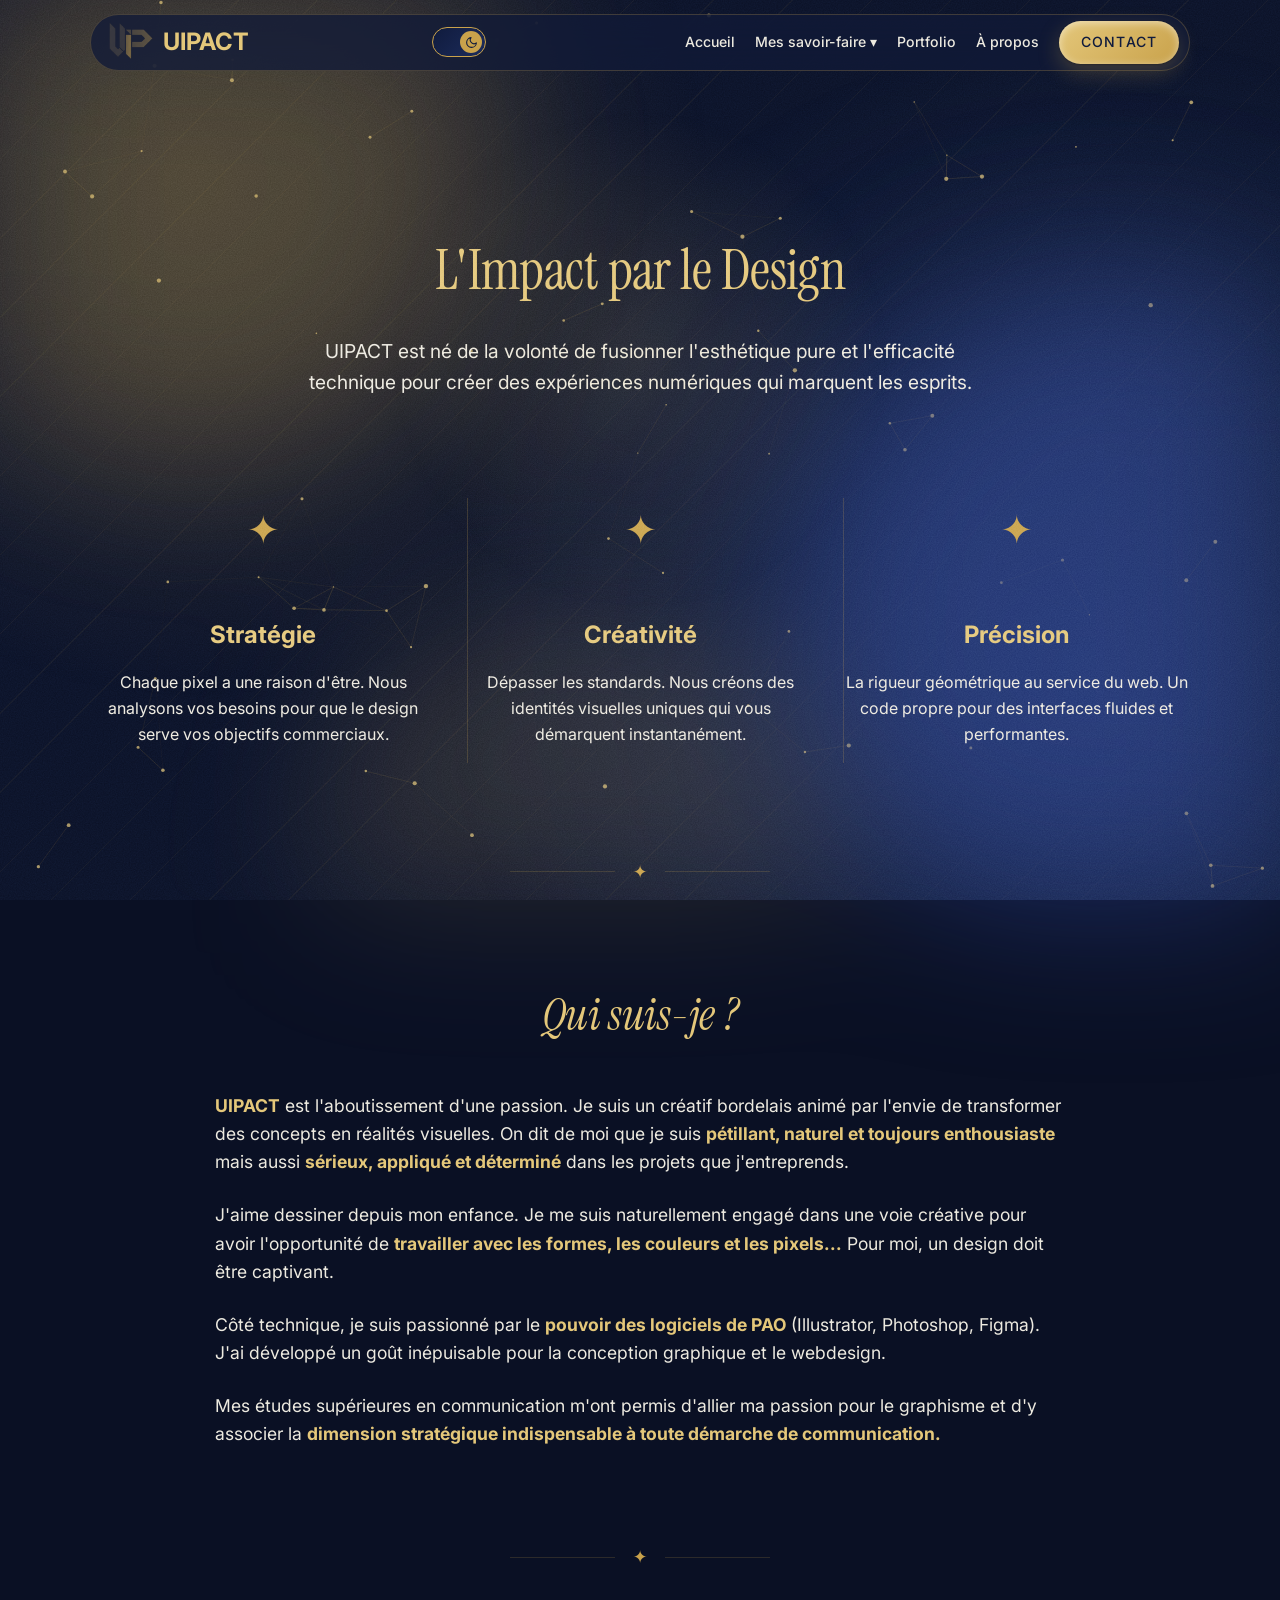
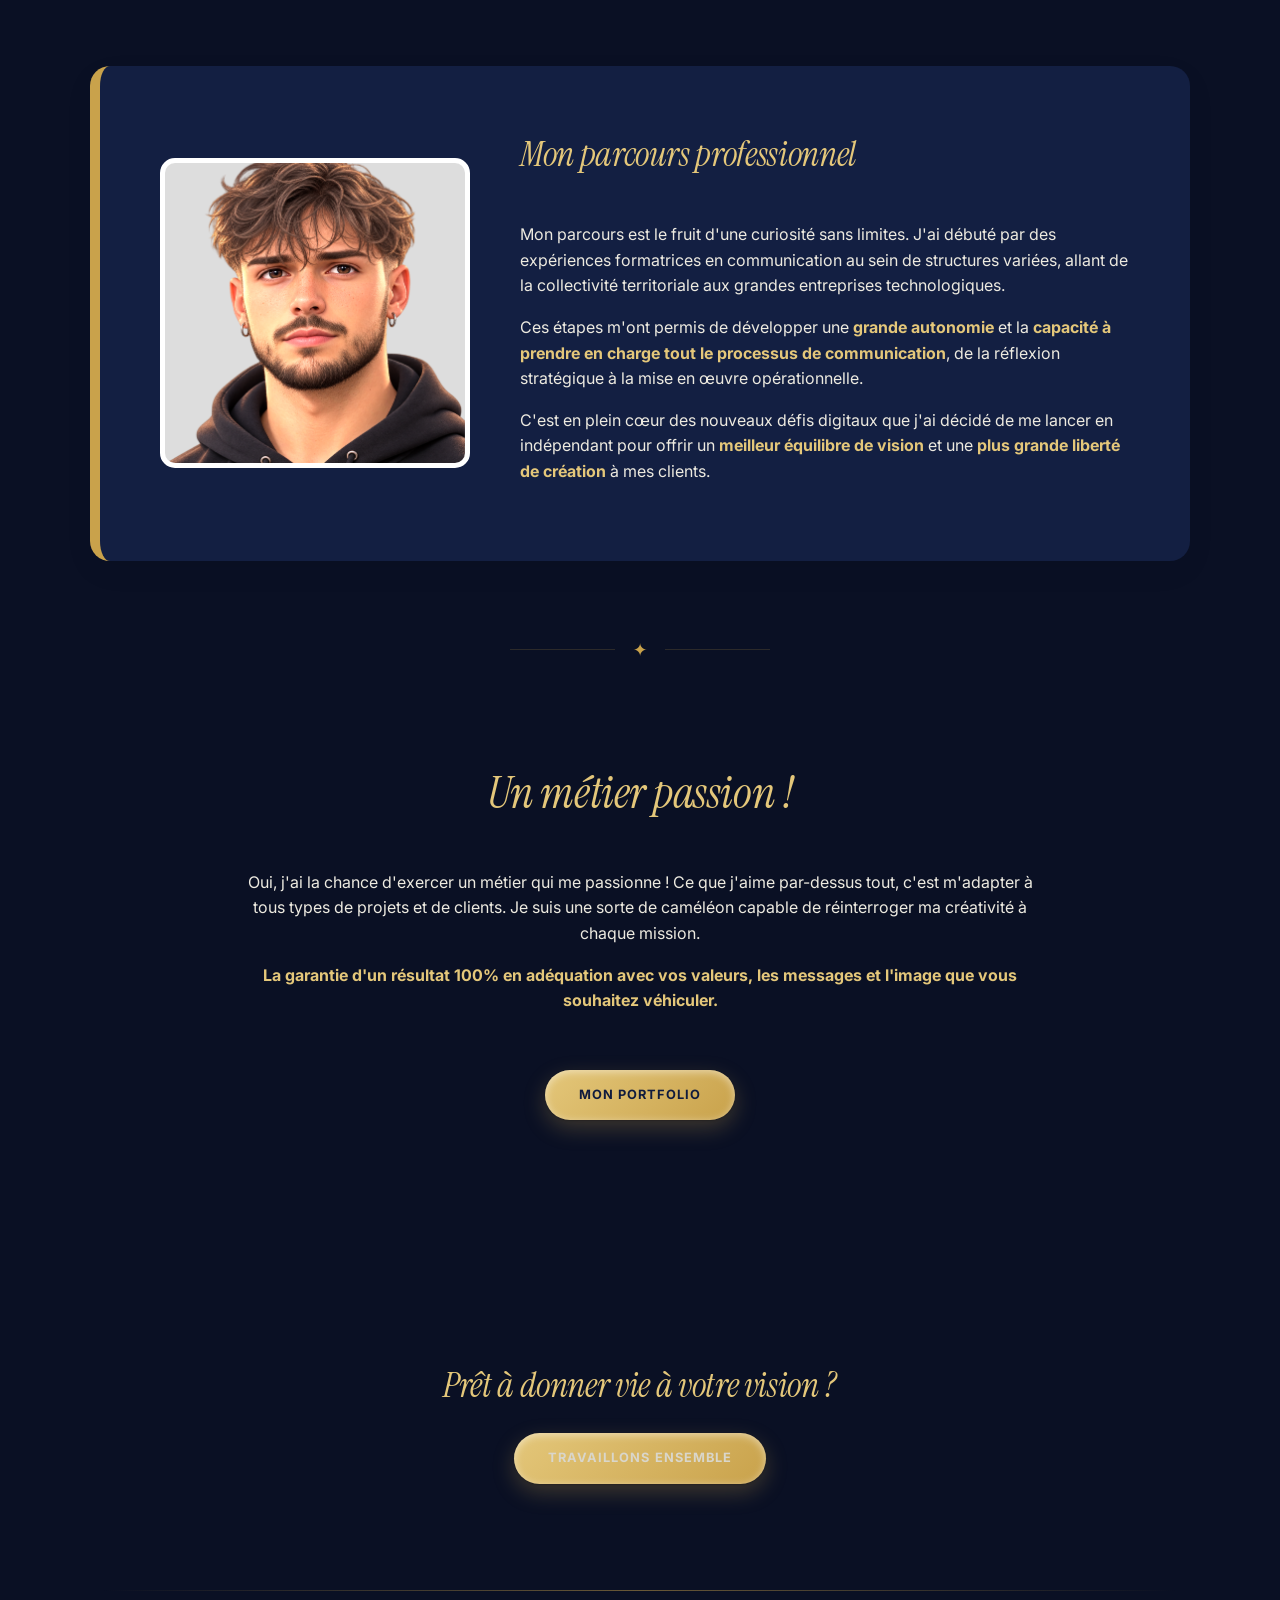
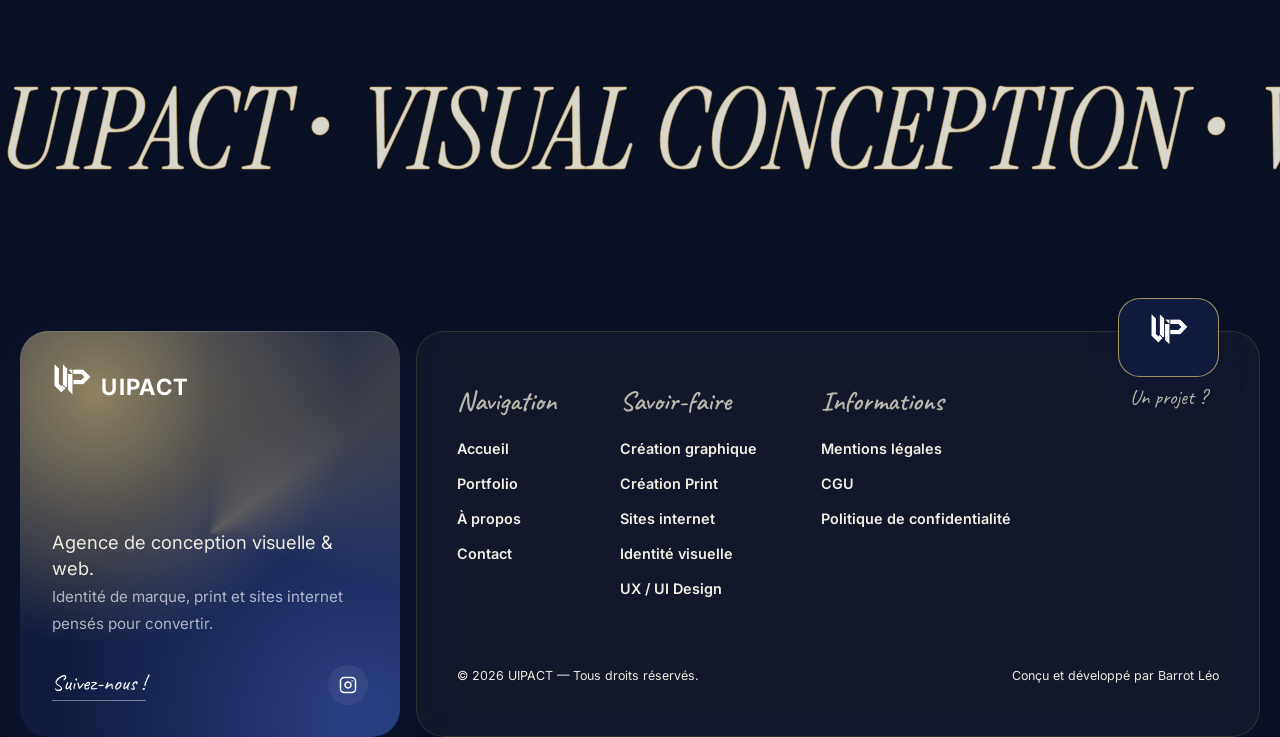
==== commit 8baf2d68: "Add files via upload" ====
--- a/a-propos.html
+++ b/a-propos.html
@@ -250,6 +250,8 @@
         }
     </style>
     <link rel="stylesheet" href="theme.css">
+    <script src="config.js"></script>
+    <script src="cms.js"></script>
     <script src="theme.js"></script>
 </head>
 <body id="body">
--- a/theme.css
+++ b/theme.css
@@ -1,3 +1,4 @@
+:root{ --c-gold:#C9A24B; --c-gold-rgb:201,162,75; --c-gold2:#E4C77A; --c-gold2-rgb:228,199,122; --c-navy:#101B3D; --c-navy2:#1C2C5C; --c-bg:#0A1024; }
 /* ==========================================================================
    UIPACT — Feuille de style commune
    Nouvelle charte graphique (navy & or) + mode sombre + footer pro + icônes
@@ -6,15 +7,15 @@
 
 :root {
     /* --- Nouvelle charte graphique : Navy & Or --- */
-    --color-blue-dark: #101B3D;
-    --color-cyan-vibrant: #101B3D;
-    --color-purple-dark: #C9A24B;
-    --color-fuchsia-vibrant: #C9A24B;
-
-    --color-navy: #101B3D;
-    --color-navy-light: #1C2C5C;
-    --color-gold: #C9A24B;
-    --color-gold-light: #E4C77A;
+    --color-blue-dark: var(--c-navy);
+    --color-cyan-vibrant: var(--c-navy);
+    --color-purple-dark: var(--c-gold);
+    --color-fuchsia-vibrant: var(--c-gold);
+
+    --color-navy: var(--c-navy);
+    --color-navy-light: var(--c-navy2);
+    --color-gold: var(--c-gold);
+    --color-gold-light: var(--c-gold2);
 
     /* Blanc cassé */
     --bg-color: #FAF7F1;
@@ -29,7 +30,7 @@
 
 /* --- Mode sombre --- */
 html[data-theme="dark"] {
-    --bg-color: #0E1730;
+    --bg-color: var(--c-bg);
     --bg-alt-color: #131F42;
     --card-bg: #16204A;
     --header-bg: #0B1330;
@@ -89,7 +90,7 @@
 body.dark-mode {
     --text-color: #EDEAE0 !important;
     --text-muted: #B9B6AC !important;
-    --bg-color: #0E1730 !important;
+    --bg-color: var(--c-bg) !important;
     --bg-alt-color: #131F42 !important;
     --bg-header: #0B1330 !important;
     --bg-box: #16204A !important;
@@ -338,4 +339,640 @@
     .footer-col { align-items: center; }
     .footer-col h4::after { left: 50%; transform: translateX(-50%); }
     .footer-bottom { justify-content: center; text-align: center; }
-}+}
+/* ==========================================================================
+   REFONTE 2026 — sombre, serif italique, navigation flottante (sans planètes)
+   Ne modifie aucun contenu : uniquement l'apparence.
+   ========================================================================== */
+@import url('https://fonts.googleapis.com/css2?family=Inter:wght@300;400;500;600&family=Instrument+Serif:ital@0;1&display=swap');
+:root{ --font-family:'Inter',system-ui,sans-serif; --font-title:'Instrument Serif',Georgia,serif; --grad-gold:linear-gradient(90deg,var(--c-gold2),var(--c-gold)); }
+html[data-theme="dark"]{ --bg-color:var(--c-bg); --bg-alt-color:#111A38; --card-bg:#111A38; --header-bg:rgba(17,26,56,.75); --footer-bg:#070C1E; --text-color:#F3EFE4; --border-color:rgba(var(--c-gold-rgb),.18); }
+body{ font-family:var(--font-family); }
+
+/* Titres : serif italique */
+.hero-title,.section-title,.page-title,h1,h2{ font-family:'Instrument Serif',Georgia,serif !important; font-weight:400 !important; letter-spacing:-.01em; }
+.hero-title{ font-style:italic; font-size:clamp(3rem,9vw,6.5rem) !important; line-height:.95 !important; text-transform:none; }
+.section-title{ font-size:clamp(2.2rem,5vw,3.6rem) !important; }
+.hero-subtitle{ letter-spacing:.3em; text-transform:uppercase; font-style:normal !important; font-family:'Inter',sans-serif !important; font-size:.8rem !important; color:#9A9CAA !important; }
+
+/* Navigation : pilule flottante */
+header{ background:transparent !important; box-shadow:none !important; height:auto !important; padding-top:calc(env(safe-area-inset-top,0px) + 14px); pointer-events:none; }
+header nav{ pointer-events:auto; max-width:1100px; width:calc(100% - 24px); margin:0 auto; padding:6px 10px 6px 16px;
+  border-radius:99px; background:var(--header-bg,rgba(255,255,255,.85)); backdrop-filter:blur(14px); -webkit-backdrop-filter:blur(14px);
+  border:1px solid rgba(var(--c-gold-rgb),.25); transition:box-shadow .3s; }
+header.scrolled nav{ box-shadow:0 8px 24px rgba(0,0,0,.35); }
+html[data-theme="dark"] header nav{ background:rgba(17,26,56,.78); }
+.nav-links a{ font-size:.88rem; }
+@media(max-width:768px){ .nav-links{ border-radius:20px; margin-top:8px; } }
+
+/* Héros : halo doré + motif, sans astre */
+.hero{ background-color:var(--bg-color); }
+html[data-theme="dark"] .hero{ background-image:radial-gradient(circle at 20% 25%,rgba(var(--c-gold-rgb),.16),transparent 42%),radial-gradient(circle at 80% 75%,rgba(28,44,92,.7),transparent 50%),repeating-linear-gradient(135deg,rgba(var(--c-gold-rgb),.05) 0 1px,transparent 1px 56px); }
+.hero::before,.hero::after{ display:none; }
+.cta-button{ border-radius:99px !important; }
+
+/* Cartes arrondies */
+.portfolio-item,.service-card,.project-card,.about-text{ border-radius:28px !important; }
+.portfolio-item-image{ clip-path:none !important; }
+.portfolio-item:hover,.service-card:hover{ border-color:var(--color-gold); }
+.ticker-item{ font-family:'Instrument Serif',serif; font-style:italic; text-transform:none; font-size:1.6rem; letter-spacing:0; }
+
+/* Apparition au scroll */
+.rv{ opacity:0; transform:translateY(30px); transition:opacity .9s ease,transform .9s ease; }
+.rv.in{ opacity:1; transform:none; }
+
+/* Écran de chargement */
+#loader{ position:fixed; inset:0; z-index:9999; background:var(--c-bg); color:#F3EFE4; transition:opacity .6s; }
+#loader .lt{ position:absolute; top:28px; left:28px; font-size:.72rem; letter-spacing:.3em; text-transform:uppercase; color:#9A9CAA; }
+#loader .lw{ position:absolute; inset:0; display:flex; align-items:center; justify-content:center; font-family:'Instrument Serif',serif; font-style:italic; font-size:clamp(2.4rem,8vw,5rem); color:rgba(243,239,228,.8); }
+#loader .lc{ position:absolute; right:28px; bottom:28px; font-family:'Instrument Serif',serif; font-size:clamp(3.5rem,11vw,8rem); line-height:1; font-variant-numeric:tabular-nums; }
+#loader .lb{ position:absolute; left:0; bottom:0; width:100%; height:3px; background:rgba(255,255,255,.08); }
+#loader .lb i{ display:block; height:100%; background:var(--grad-gold); transform:scaleX(0); transform-origin:left; box-shadow:0 0 8px rgba(var(--c-gold-rgb),.4); }
+
+/* Pilule fixe en bas */
+.bottom-pill{ position:fixed; left:50%; bottom:calc(env(safe-area-inset-bottom,0px) + 20px); transform:translateX(-50%); z-index:900; display:flex; align-items:center; gap:16px; padding:7px 8px 7px 24px; border-radius:99px; background:#F3EFE4; color:var(--c-navy); box-shadow:0 10px 30px rgba(0,0,0,.45); }
+.bottom-pill b{ font-family:'Instrument Serif',serif; font-weight:400; font-size:1.4rem; }
+.bottom-pill a{ background:var(--c-navy); color:#fff !important; border-radius:99px; padding:9px 20px; font-size:.82rem; text-decoration:none; }
+
+/* ==========================================================================
+   MOTION 3D — perspective, cubes dorés, tilt des cartes, révélation en rotation
+   (formes géométriques uniquement : aucune planète)
+   ========================================================================== */
+#hero,.page-header,.portfolio-header{ position:relative; overflow:hidden; }
+.scene3d{ position:absolute; inset:0; z-index:1; pointer-events:none; perspective:1000px; overflow:hidden; }
+.scene3d .rig{ position:absolute; inset:0; transform-style:preserve-3d; transition:transform .25s ease-out; will-change:transform; }
+.cube{ position:absolute; width:var(--s); height:var(--s); transform-style:preserve-3d; animation:spin3d var(--d) linear infinite; }
+.cube .f{ position:absolute; inset:0; border:1px solid rgba(var(--c-gold-rgb),.65); background:linear-gradient(135deg,rgba(var(--c-gold-rgb),.14),rgba(28,44,92,.25)); backdrop-filter:blur(1px); }
+.cube .f:nth-child(1){ transform:translateZ(calc(var(--s)/2)); }
+.cube .f:nth-child(2){ transform:rotateY(180deg) translateZ(calc(var(--s)/2)); }
+.cube .f:nth-child(3){ transform:rotateY(90deg) translateZ(calc(var(--s)/2)); }
+.cube .f:nth-child(4){ transform:rotateY(-90deg) translateZ(calc(var(--s)/2)); }
+.cube .f:nth-child(5){ transform:rotateX(90deg) translateZ(calc(var(--s)/2)); }
+.cube .f:nth-child(6){ transform:rotateX(-90deg) translateZ(calc(var(--s)/2)); }
+@keyframes spin3d{ from{ transform:rotateX(0) rotateY(0) rotateZ(0); } to{ transform:rotateX(360deg) rotateY(360deg) rotateZ(90deg); } }
+.float3d{ position:absolute; animation:float3d 7s ease-in-out infinite; }
+@keyframes float3d{ 50%{ transform:translateY(-24px); } }
+/* Logo en relief au centre du héros */
+.logo3d{ position:absolute; left:50%; top:50%; width:min(46vw,380px); transform:translate(-50%,-50%) translateZ(-120px); opacity:.16; filter:drop-shadow(0 0 40px rgba(var(--c-gold-rgb),.6)); }
+.hero-content{ transform-style:preserve-3d; }
+.hero-title{ text-shadow:0 1px 0 #b8902f,0 2px 0 #a67f28,0 3px 0 #8f6d22,0 10px 24px rgba(0,0,0,.45); }
+html:not([data-theme="dark"]) .hero-title{ color:var(--c-navy); }
+
+/* Cartes : tilt 3D + reflet */
+.tilt{ transform-style:preserve-3d; transition:transform .2s ease-out,box-shadow .3s,border-color .3s; will-change:transform; }
+.tilt::after{ content:''; position:absolute; inset:0; border-radius:inherit; pointer-events:none; opacity:0; transition:opacity .3s;
+  background:radial-gradient(circle at var(--gx,50%) var(--gy,50%),rgba(255,255,255,.22),transparent 55%); }
+.tilt:hover::after{ opacity:1; }
+.portfolio-item,.service-card,.project-card,.tarif-item{ position:relative; }
+.tilt>*{ transform:translateZ(24px); }
+
+/* Révélation au scroll en rotation 3D */
+.rv{ transform:perspective(900px) rotateX(18deg) translateY(40px); transform-origin:50% 100%; }
+.rv.in{ transform:perspective(900px) rotateX(0) translateY(0); }
+.rv.in.tilt{ transition:transform .2s ease-out; }
+
+/* Bandeau : léger effet de profondeur */
+.ticker-wrap{ perspective:600px; }
+.ticker{ transform:rotateX(8deg); }
+
+@media(prefers-reduced-motion:reduce){ .cube,.float3d,.ticker{ animation:none !important; } .rv{ transform:none; opacity:1; } }
+@media(max-width:768px){ .cube.hide-m{ display:none; } }
+
+/* ==========================================================================
+   V3 — fond 3D plein écran (toutes les pages), transitions, animations, CTA
+   ========================================================================== */
+body::before{content:'';position:fixed;inset:0;z-index:-1;pointer-events:none;
+ background:radial-gradient(circle at 15% 20%,rgba(var(--c-gold-rgb),.15),transparent 40%),radial-gradient(circle at 85% 75%,rgba(28,44,92,.75),transparent 50%),repeating-linear-gradient(135deg,rgba(var(--c-gold-rgb),.045) 0 1px,transparent 1px 56px);
+ background-size:auto,auto,auto;animation:bgd 40s linear infinite}
+@keyframes bgd{to{background-position:0 0,0 0,560px 0}}
+html[data-theme] #hero.hero{background:none!important;max-width:none!important;width:100%}
+main,section,.ticker-wrap,.page-header,.portfolio-header,.section-divider,.services-divider-wrap,footer{position:relative;z-index:1}
+html[data-theme="dark"] .page-header,html[data-theme="dark"] .ticker-wrap{background:transparent!important}
+html[data-theme="dark"] #services,html[data-theme="dark"] .services-divider-wrap{background:rgba(7,12,30,.6)!important}
+#scene3d{position:fixed;inset:0;z-index:0;pointer-events:none;perspective:1100px;overflow:hidden}
+#scene3d .rig{position:absolute;inset:0;transform-style:preserve-3d}
+#scene3d .p{position:absolute;left:0;top:0;transform-style:preserve-3d;will-change:transform}
+#scene3d .bglogo{position:absolute;left:50%;top:50%;width:min(60vw,560px);opacity:.07;filter:drop-shadow(0 0 40px rgba(var(--c-gold-rgb),.7))}
+/* mots qui apparaissent (flou + montée) */
+.w,.bi{animation:wr .9s cubic-bezier(.2,.8,.2,1) backwards paused}
+.w{display:inline-block;animation-delay:calc(var(--i)*70ms + 100ms)}
+.bi{animation-delay:calc(var(--i)*100ms + 200ms);animation-duration:1s}
+@keyframes wr{from{opacity:0;filter:blur(10px);transform:translateY(40px)}}
+.sw.on .w,.go .w,.go .bi{animation-play-state:running}
+.sw{-webkit-text-fill-color:currentColor!important;background:none!important}
+.role-line{color:#B9B6AC;margin:-14px 0 30px;font-size:1.05rem}
+.role-line b{font-family:'Instrument Serif',serif;font-style:italic;font-weight:400;font-size:1.5rem;color:var(--color-gold-light);display:inline-block;animation:rf .4s ease-out}
+@keyframes rf{from{opacity:0;transform:translateY(8px)}}
+/* transition de page */
+#pt{position:fixed;inset:0;z-index:99999;background:linear-gradient(180deg,var(--c-navy),var(--c-bg));pointer-events:none}
+#pt::after{content:'';position:absolute;left:0;right:0;bottom:0;height:3px;background:var(--grad-gold)}
+#pt.out{transform:translateY(-100%);transition:transform .8s cubic-bezier(.76,0,.24,1)}
+#pt.in{transform:translateY(0);transition:transform .6s cubic-bezier(.76,0,.24,1)}
+/* traînée du curseur */
+.trail{position:absolute;width:70px;pointer-events:none;z-index:2;filter:drop-shadow(0 4px 12px rgba(0,0,0,.4))}
+/* bandeau géant avant le footer */
+.mq-band{overflow:hidden;white-space:nowrap;padding:50px 0}
+.mq-band div{display:inline-block;font-family:'Instrument Serif',serif;font-style:italic;font-size:clamp(3rem,9vw,7rem);color:transparent;-webkit-text-stroke:1px rgba(var(--c-gold-rgb),.6);animation:mqx 40s linear infinite}
+@keyframes mqx{to{transform:translateX(-50%)}}
+/* portfolio : survol type bento */
+.project-card{position:relative;overflow:hidden;cursor:pointer}
+.project-image{overflow:hidden;position:relative}
+.project-image img{transition:transform .9s cubic-bezier(.2,.8,.2,1)}
+.project-card:hover .project-image img{transform:scale(1.09)}
+.project-image::after{content:'';position:absolute;inset:0;background:radial-gradient(circle,#000 1px,transparent 1px) 0 0/4px 4px;opacity:.18;pointer-events:none}
+.pv{position:absolute;inset:0;z-index:3;display:flex;align-items:center;justify-content:center;background:rgba(10,16,36,.72);backdrop-filter:blur(8px);opacity:0;transition:opacity .4s;border-radius:inherit;pointer-events:none}
+.project-card:hover .pv{opacity:1}
+.pv b{position:relative;z-index:0;padding:12px 26px;border-radius:99px;background:#F3EFE4;color:var(--c-navy);font-weight:500;transform:translateY(16px) scale(.9);transition:transform .5s cubic-bezier(.2,.8,.2,1)}
+.pv i{font-family:'Instrument Serif',serif;font-size:1.15em}
+.project-card:hover .pv b{transform:none}
+.pv b::before{content:'';position:absolute;inset:-2px;z-index:-1;border-radius:inherit;background:linear-gradient(90deg,var(--c-gold2),var(--c-gold),var(--c-gold2));background-size:200% 100%;animation:gs 3s ease infinite}
+@keyframes gs{50%{background-position:100% 0}}
+/* nouveau bouton « Démarrer un projet » */
+.cta-float{position:fixed;right:22px;bottom:calc(env(safe-area-inset-bottom,0px) + 22px);z-index:900;display:flex;align-items:center;height:58px;padding:0 6px 0 24px;border-radius:99px;background:var(--grad-gold);color:var(--c-navy)!important;font-weight:700;font-size:.8rem;letter-spacing:.08em;text-transform:uppercase;text-decoration:none;overflow:hidden;
+ box-shadow:0 10px 30px rgba(var(--c-gold-rgb),.4),inset 0 2px 8px rgba(255,255,255,.5);opacity:0;pointer-events:none;transform:translateY(30px) scale(.9);transition:opacity .4s,transform .45s cubic-bezier(.2,.8,.2,1)}
+.cta-float.show{opacity:1;pointer-events:auto;transform:none;animation:pulse 2.6s infinite}
+@keyframes pulse{0%{box-shadow:0 10px 30px rgba(var(--c-gold-rgb),.4),0 0 0 0 rgba(var(--c-gold-rgb),.5)}70%,100%{box-shadow:0 10px 30px rgba(var(--c-gold-rgb),.4),0 0 0 18px rgba(var(--c-gold-rgb),0)}}
+.cta-float::before{content:'';position:absolute;top:0;bottom:0;width:60px;left:-80px;background:linear-gradient(100deg,transparent,rgba(255,255,255,.55),transparent);transform:skewX(-20deg);animation:shine 3.5s ease-in-out infinite}
+@keyframes shine{40%,100%{left:120%}}
+.cta-float .ar{position:relative;margin-left:16px;width:46px;height:46px;border-radius:50%;background:var(--c-navy);color:var(--c-gold2);display:grid;place-items:center;font-size:1.2rem;transition:transform .45s cubic-bezier(.2,.8,.2,1)}
+.cta-float:hover .ar{transform:rotate(45deg) scale(1.08)}
+@media(max-width:600px){.cta-float{padding:0 6px}.cta-float .t{display:none}.cta-float .ar{margin:0}}
+
+/* ==========================================================================
+   V4 — carrousel 3D, sections landing, contact refait, mobile, boutons
+   ========================================================================== */
+/* Bouton ↑ au-dessus de « Démarrer un projet » (plus de chevauchement) */
+#scrollTopBtn{ bottom:calc(env(safe-area-inset-bottom,0px) + 92px)!important; right:24px!important; width:46px!important; height:46px!important; z-index:1001!important; }
+.cta-float{ z-index:1000; }
+/* Verre liquide */
+.glass{ position:relative; overflow:hidden; background:rgba(255,255,255,.03); backdrop-filter:blur(10px); -webkit-backdrop-filter:blur(10px); box-shadow:inset 0 1px 1px rgba(255,255,255,.1); border-radius:24px; }
+.glass::before{ content:''; position:absolute; inset:0; border-radius:inherit; padding:1.4px; pointer-events:none;
+ background:linear-gradient(180deg,rgba(var(--c-gold2-rgb),.6),rgba(var(--c-gold2-rgb),.12) 25%,transparent 45%,transparent 60%,rgba(var(--c-gold2-rgb),.15) 80%,rgba(var(--c-gold2-rgb),.6));
+ -webkit-mask:linear-gradient(#fff 0 0) content-box,linear-gradient(#fff 0 0); -webkit-mask-composite:xor; mask-composite:exclude; }
+.eb{ font-size:.72rem; letter-spacing:.3em; text-transform:uppercase; color:#9A9CAA; display:flex; align-items:center; justify-content:center; gap:12px; }
+.eb::before,.eb::after{ content:''; width:32px; height:1px; background:rgba(var(--c-gold-rgb),.4); }
+.lp-t{ font-family:'Instrument Serif',serif; font-weight:400; font-size:clamp(2.2rem,5vw,3.6rem); line-height:1.05; margin:14px 0 40px; color:var(--color-gold-light); text-align:center; }
+.lp-t i{ color:#F3EFE4; }
+.lp{ max-width:1200px; margin:0 auto; padding:80px 24px; }
+.lp-g{ display:grid; gap:20px; grid-template-columns:repeat(3,1fr); }
+.lp-g.f{ grid-template-columns:repeat(5,1fr); gap:14px; }
+.lp-c{ padding:28px 24px; min-height:250px; display:flex; flex-direction:column; color:#F3EFE4; text-decoration:none; transition:transform .4s cubic-bezier(.2,.8,.2,1),box-shadow .4s; }
+.lp-c:hover{ transform:translateY(-8px); box-shadow:0 20px 44px rgba(var(--c-gold-rgb),.22); }
+.lp-c .n{ font-family:'Instrument Serif',serif; font-style:italic; font-size:2.6rem; color:var(--color-gold); line-height:1; }
+.lp-c h3{ font-size:1.05rem; font-weight:600; margin:14px 0 8px; color:#F3EFE4!important; }
+.lp-c p{ font-size:.88rem; color:#B9B6AC!important; line-height:1.55; }
+.lp-c .tg{ margin-top:auto; padding-top:16px; display:flex; flex-wrap:wrap; gap:6px; }
+.lp-c .tg span{ font-size:.68rem; padding:4px 10px; border-radius:99px; background:rgba(var(--c-gold-rgb),.12); color:var(--color-gold-light); }
+.lp-cta{ text-align:center; padding:70px 24px; margin:0 auto 60px; max-width:1000px; }
+.lp-cta .bt{ display:flex; gap:14px; justify-content:center; flex-wrap:wrap; margin-top:26px; }
+.lp-cta a{ padding:14px 28px; border-radius:99px; text-decoration:none; font-weight:600; font-size:.9rem; transition:.3s; }
+.lp-cta a.p{ background:linear-gradient(90deg,var(--c-gold2),var(--c-gold)); color:var(--c-navy); }
+.lp-cta a.o{ border:1px solid rgba(var(--c-gold2-rgb),.6); color:#F3EFE4; }
+.lp-cta a:hover{ transform:translateY(-3px); box-shadow:0 8px 24px rgba(var(--c-gold-rgb),.4); }
+/* Carrousel 3D */
+.c3d{ position:relative; z-index:1; padding:80px 0 60px; text-align:center; overflow:hidden; }
+.c3d-stage{ height:clamp(300px,50vw,440px); perspective:1500px; margin-top:10px; cursor:grab; touch-action:pan-y; user-select:none; }
+.c3d-stage:active{ cursor:grabbing; }
+.c3d-ring{ position:absolute; left:50%; top:50%; width:0; height:0; transform-style:preserve-3d; }
+.c3d-card{ position:absolute; display:block; border-radius:20px; overflow:hidden; background:#fff center/cover no-repeat; border:1px solid rgba(var(--c-gold2-rgb),.5); box-shadow:0 24px 60px rgba(0,0,0,.55); backface-visibility:hidden; -webkit-backface-visibility:hidden; }
+.c3d-card::after{ content:''; position:absolute; inset:0; background:linear-gradient(135deg,rgba(255,255,255,.18),transparent 40%,rgba(0,0,0,.25)); pointer-events:none; }
+.c3d-cap{ margin-top:6px; min-height:70px; }
+.c3d-cap b{ display:block; font-family:'Instrument Serif',serif; font-style:italic; font-weight:400; font-size:clamp(1.5rem,3.4vw,2.3rem); color:var(--color-gold-light); }
+.c3d-cap span{ font-size:.72rem; letter-spacing:.24em; text-transform:uppercase; color:#9A9CAA; }
+.c3d-nav{ display:flex; gap:14px; justify-content:center; margin-top:14px; }
+.c3d-nav button{ width:52px; height:52px; border-radius:50%; border:1px solid rgba(var(--c-gold2-rgb),.6); background:rgba(17,26,56,.6); color:#F3EFE4; font-size:1.3rem; cursor:pointer; transition:.3s; }
+.c3d-nav button:hover{ background:var(--color-gold); color:var(--c-navy); transform:scale(1.1); }
+/* Contact refait (formulaire d'origine conservé) */
+.contact-section{ max-width:1200px!important; margin:0 auto; padding:120px 20px 80px!important; }
+.contact-title{ text-align:center; margin-bottom:36px; }
+.cgrid{ display:grid; grid-template-columns:.8fr 1.2fr; gap:28px; align-items:start; }
+.cside{ padding:32px 28px; position:sticky; top:110px; color:#F3EFE4; }
+.cside h2{ font-family:'Instrument Serif',serif; font-weight:400; font-size:2.2rem; margin-bottom:10px; color:var(--color-gold-light); }
+.cside p{ color:#B9B6AC; font-size:.92rem; margin-bottom:18px; }
+.cside .ml{ display:block; background:rgba(255,255,255,.05); border-radius:16px; padding:12px 16px; color:var(--color-gold-light); font-weight:600; text-decoration:none; word-break:break-all; margin-bottom:18px; }
+.cside .st{ font-size:.82rem; color:#B9B6AC; display:flex; align-items:center; gap:8px; }
+.cside .st i{ width:8px; height:8px; border-radius:50%; background:#4ADE80; animation:pu 1.6s infinite; }
+@keyframes pu{ 50%{ opacity:.3; } }
+.cgrid .contact-form{ max-width:none!important; margin:0!important; padding:28px!important; background:rgba(255,255,255,.03); backdrop-filter:blur(10px); border:1px solid var(--border-color); border-radius:24px; }
+.cgrid .form-input,.cgrid .form-select,.cgrid .form-textarea{ transition:border-color .3s,box-shadow .3s,transform .3s; }
+.cgrid .form-input:focus,.cgrid .form-select:focus,.cgrid .form-textarea:focus{ border-color:var(--color-gold)!important; box-shadow:0 0 0 3px rgba(var(--c-gold-rgb),.25); outline:none; }
+.chips{ display:flex; flex-wrap:wrap; gap:8px; }
+.chip{ font:inherit; font-size:.8rem; padding:9px 14px; border-radius:10px; border:1px solid rgba(255,255,255,.18); background:transparent; color:inherit; cursor:pointer; transition:.25s; }
+.chip:hover{ border-color:var(--color-gold); }
+.chip.on{ background:var(--color-gold); color:var(--c-navy); border-color:var(--color-gold); font-weight:600; }
+.valider-btn:disabled{ opacity:.6; cursor:wait; }
+/* Mobile */
+@media(max-width:900px){ .lp-g,.lp-g.f{ grid-template-columns:1fr 1fr; } .cgrid{ grid-template-columns:1fr; } .cside{ position:static; } }
+@media(max-width:768px){
+  html,body{ overflow-x:hidden; max-width:100vw; }
+  .lp{ padding:56px 16px; } .lp-g,.lp-g.f{ grid-template-columns:1fr; } .lp-c{ min-height:0; }
+  .portfolio-grid,.project-grid,.services-grid{ grid-template-columns:minmax(0,1fr)!important; padding-left:16px!important; padding-right:16px!important; }
+  .portfolio-item,.service-card,.project-card{ max-width:100%; margin-left:0!important; margin-right:0!important; }
+  section{ padding-left:16px; padding-right:16px; }
+  .hero-title{ font-size:clamp(2.2rem,11.5vw,3.4rem)!important; }
+  header nav{ width:calc(100% - 16px); padding:6px 8px 6px 12px; }
+  .contact-section{ padding:100px 14px 60px!important; } .cgrid .contact-form{ padding:18px!important; }
+  .mq-band div{ font-size:2.6rem; } .c3d{ padding:56px 0 40px; }
+}
+@media(hover:none){ .tilt>*{ transform:none!important; } .tilt{ transform:none!important; } }
+
+/* ==========================================================================
+   V5 — fond aurore + poussière d'or (plus de cubes), boutons liquides, footer, contact
+   ========================================================================== */
+#scene3d,.trail{ display:none!important; }
+#aurora{ position:fixed; inset:0; z-index:0; pointer-events:none; overflow:hidden; filter:blur(80px); }
+#aurora i{ position:absolute; border-radius:50%; animation:aur 26s ease-in-out infinite; }
+#aurora i:nth-child(1){ width:46vw; height:46vw; left:-8vw; top:-10vw; background:rgba(var(--c-gold-rgb),.22); }
+#aurora i:nth-child(2){ width:52vw; height:52vw; right:-14vw; top:30vh; background:rgba(44,68,150,.55); animation-delay:-9s; }
+#aurora i:nth-child(3){ width:40vw; height:40vw; left:25vw; bottom:-16vw; background:rgba(var(--c-gold2-rgb),.13); animation-delay:-16s; }
+@keyframes aur{ 0%,100%{ transform:translate(0,0) scale(1); } 50%{ transform:translate(6vw,-5vh) scale(1.18); } }
+#dust{ position:fixed; inset:0; z-index:0; pointer-events:none; }
+body::after{ content:''; position:fixed; inset:0; z-index:2; pointer-events:none; opacity:.3; mix-blend-mode:soft-light;
+ background-image:url("data:image/svg+xml;utf8,<svg xmlns='http://www.w3.org/2000/svg' width='240' height='240'><filter id='n'><feTurbulence type='fractalNoise' baseFrequency='0.85' numOctaves='3' stitchTiles='stitch'/><feColorMatrix type='matrix' values='0 0 0 0 1  0 0 0 0 1  0 0 0 0 1  0 0 0 1 0'/></filter><rect width='100%25' height='100%25' filter='url(%23n)'/></svg>"); background-size:240px 240px; }
+/* Boutons : dégradé or + remplissage liquide au survol + reflet */
+.cta-button,.btn-portfolio,.valider-btn,.btn-black,.popup-btn,.cta-menu-button{ position:relative; isolation:isolate; overflow:hidden; display:inline-block; text-align:center; text-decoration:none; cursor:pointer;
+ border:0!important; border-radius:99px!important; background:linear-gradient(135deg,var(--c-gold2),var(--c-gold))!important; color:var(--c-navy)!important; font-weight:700; letter-spacing:.08em; text-transform:uppercase; font-size:.8rem;
+ box-shadow:0 1px 2px rgba(0,0,0,.25),0 8px 22px rgba(var(--c-gold-rgb),.28),inset 0 2px 8px rgba(255,255,255,.5)!important; transition:transform .35s cubic-bezier(.2,.8,.2,1),color .35s; }
+.cta-button,.btn-portfolio,.valider-btn,.btn-black,.popup-btn{ padding:15px 34px!important; }
+.cta-menu-button{ padding:10px 22px!important; }
+.cta-button::before,.btn-portfolio::before,.valider-btn::before,.btn-black::before,.popup-btn::before,.cta-menu-button::before{ content:''; position:absolute; z-index:-1; left:50%; bottom:0; width:150%; padding-top:150%; border-radius:50%; background:var(--c-navy); transform:translate(-50%,100%) scale(.6); transition:transform .55s cubic-bezier(.2,.8,.2,1); }
+.cta-button:hover,.btn-portfolio:hover,.valider-btn:hover,.btn-black:hover,.popup-btn:hover,.cta-menu-button:hover{ color:var(--c-gold2)!important; transform:translateY(-3px); }
+.cta-button:hover::before,.btn-portfolio:hover::before,.valider-btn:hover::before,.btn-black:hover::before,.popup-btn:hover::before,.cta-menu-button:hover::before{ transform:translate(-50%,35%) scale(1); }
+.valider-btn,.cta-button{ width:100%; }
+.lp-cta a{ position:relative; overflow:hidden; }
+/* Bouton flottant : verre + anneau doré qui tourne */
+@property --a{ syntax:'<angle>'; initial-value:0deg; inherits:false; }
+@keyframes ring{ to{ --a:360deg; } }
+.cta-float{ background:rgba(17,26,56,.72)!important; color:#F3EFE4!important; backdrop-filter:blur(14px); -webkit-backdrop-filter:blur(14px); right:max(20px,env(safe-area-inset-right))!important; max-width:calc(100vw - 40px); box-shadow:0 10px 30px rgba(0,0,0,.4)!important; }
+.cta-float.show{ animation:none!important; }
+.cta-float::after{ content:''; position:absolute; inset:0; border-radius:inherit; padding:1.5px; pointer-events:none; background:conic-gradient(from var(--a),var(--c-gold2),transparent 30%,var(--c-gold) 60%,transparent 80%,var(--c-gold2)); -webkit-mask:linear-gradient(#fff 0 0) content-box,linear-gradient(#fff 0 0); -webkit-mask-composite:xor; mask-composite:exclude; animation:ring 4s linear infinite; }
+.cta-float .ar{ background:linear-gradient(135deg,var(--c-gold2),var(--c-gold))!important; color:var(--c-navy)!important; }
+/* Formulaires : libellés lisibles + succès */
+.cgrid label,.contact-form label{ color:#B9B6AC!important; font-size:.82rem; }
+.cgrid label span{ color:var(--c-gold2); }
+.cgrid .contact-form.hf{ display:flex; flex-direction:column; gap:14px; }
+.cgrid .contact-input,.cgrid .contact-textarea{ background:rgba(255,255,255,.05)!important; border:1px solid rgba(255,255,255,.15)!important; border-radius:14px!important; color:#F3EFE4!important; padding:14px 16px; width:100%; font:inherit; }
+.ok{ text-align:center; padding:50px 20px; grid-column:1/-1; }
+.ok b{ display:grid; place-items:center; width:56px; height:56px; margin:0 auto 14px; border-radius:50%; background:rgba(74,222,128,.14); color:#4ADE80; font-size:1.6rem; }
+.ok h3{ font-family:'Instrument Serif',serif; font-weight:400; font-size:2rem; color:var(--color-gold-light); margin-bottom:6px; }
+.ok p{ color:#B9B6AC; }
+.err{ color:#ff8a8a; font-size:.85rem; }
+/* Footer */
+footer.site-footer{ background:transparent!important; border:0!important; padding:60px 20px 0!important; text-align:left; }
+.kf{ max-width:1150px; margin:0 auto; display:grid; grid-template-columns:350px 1fr; gap:16px; }
+.kf-l{ position:relative; min-height:340px; border-radius:28px; padding:32px; overflow:hidden; display:flex; flex-direction:column; justify-content:space-between; color:#fff;
+ background:radial-gradient(circle at 20% 15%,rgba(var(--c-gold2-rgb),.6),transparent 55%),radial-gradient(circle at 90% 95%,#2b3f86,transparent 60%),var(--c-navy); box-shadow:0 12px 40px rgba(16,27,61,.5),inset 0 1px 1px rgba(255,255,255,.15); }
+.kf-l::before{ content:''; position:absolute; inset:-50%; background:conic-gradient(from 0deg,transparent,rgba(var(--c-gold2-rgb),.22),transparent 30%); animation:kfs 14s linear infinite; }
+@keyframes kfs{ to{ transform:rotate(360deg); } }
+.kf-l>*{ position:relative; }
+.kf-logo{ display:flex; align-items:center; gap:10px; }
+.kf-logo img{ height:34px; width:auto; filter:brightness(0) invert(1); }
+.kf-logo b{ font-size:1.4rem; letter-spacing:.06em; }
+.kf-tag{ font-size:1.15rem; line-height:1.45; margin:auto 0 26px; }
+.kf-tag span{ color:rgba(255,255,255,.65); font-size:.95rem; }
+.kf-soc{ display:flex; justify-content:space-between; align-items:center; }
+.kf-soc em{ font-family:'Caveat',cursive; font-size:1.3rem; font-style:normal; color:rgba(255,255,255,.92); }
+.kf-r{ position:relative; border-radius:28px; padding:40px; background:rgba(255,255,255,.04); backdrop-filter:blur(12px); border:1px solid var(--border-color); display:flex; flex-direction:column; justify-content:space-between; }
+.kf-lucky{ position:absolute; top:-34px; right:40px; display:flex; flex-direction:column; align-items:center; gap:4px; text-decoration:none; }
+.kf-lucky span{ display:grid; place-items:center; width:84px; height:84px; border-radius:50%; background:linear-gradient(135deg,var(--c-gold2),var(--c-gold)); color:var(--c-navy); font-weight:800; letter-spacing:.05em; box-shadow:0 12px 28px rgba(var(--c-gold-rgb),.4),inset 3px 3px 8px rgba(255,255,255,.5); transition:transform .4s; }
+.kf-lucky:hover span{ transform:rotate(-10deg) scale(1.08); }
+.kf-lucky em{ font-family:'Caveat',cursive; font-size:1.3rem; font-style:normal; color:#9A9CAA; }
+.kf-cols{ display:flex; gap:64px; flex-wrap:wrap; padding-top:8px; }
+.kf-cols h4{ font-family:'Caveat',cursive; font-size:1.7rem; font-weight:600; color:#9A9CAA; margin:0 0 14px; }
+.kf-cols a{ display:block; font-size:.9rem; font-weight:600; color:#F3EFE4; text-decoration:none; margin-bottom:12px; transition:color .2s,padding-left .25s; }
+.kf-cols a:hover{ color:var(--c-gold2); padding-left:4px; }
+.kf-bot{ display:flex; justify-content:space-between; gap:12px; flex-wrap:wrap; margin-top:44px; font-size:.78rem; color:#8B8A82; }
+.kf-wm{ max-width:1150px; margin:-40px auto 0; pointer-events:none; user-select:none; line-height:0; }
+.kf-wm svg{ display:block; width:100%; height:auto; overflow:visible; }
+.kf-wm text{ font-family:'Instrument Serif',serif; font-style:italic; fill:rgba(var(--c-gold-rgb),.09); }
+@media(max-width:860px){ .kf{ grid-template-columns:1fr; } .kf-l{ min-height:auto; gap:36px; } }
+@media(max-width:560px){ .kf-r{ padding:26px 22px; } .kf-cols{ gap:34px; } .kf-lucky{ right:16px; top:-28px; } .kf-lucky span{ width:64px; height:64px; } }
+
+/* ==========================================================================
+   V6 — thème clair lisible, coverflow compact, contact 3D, footer, bouton haut
+   ========================================================================== */
+:root{ --mut:#4a5170; --fg:var(--c-navy); --gold-t:#8f6d22; }
+html[data-theme="dark"]{ --mut:#B9B6AC; --fg:#F3EFE4; --gold-t:var(--c-gold2); }
+.eb{ color:var(--mut); } .lp-t{ color:var(--gold-t); } .lp-t i{ color:var(--fg); }
+.lp-c{ color:var(--fg); } .lp-c h3{ color:var(--fg)!important; } .lp-c p{ color:var(--mut)!important; } .lp-c .tg span{ color:var(--gold-t); }
+.role-line{ color:var(--mut); } .role-line b{ color:var(--gold-t); }
+html:not([data-theme="dark"]) .hero-subtitle{ color:#4a5170!important; }
+html:not([data-theme="dark"]) .glass{ background:rgba(255,255,255,.7); box-shadow:0 10px 30px rgba(16,27,61,.08); }
+html:not([data-theme="dark"]) body::before{ background:radial-gradient(circle at 15% 20%,rgba(var(--c-gold-rgb),.2),transparent 40%),radial-gradient(circle at 85% 75%,rgba(120,140,220,.16),transparent 50%),repeating-linear-gradient(135deg,rgba(16,27,61,.04) 0 1px,transparent 1px 56px); }
+html:not([data-theme="dark"]) #aurora i:nth-child(2){ background:rgba(120,140,220,.22); }
+html:not([data-theme="dark"]) #aurora i:nth-child(1){ background:rgba(var(--c-gold-rgb),.2); }
+.mq-band div{ -webkit-text-stroke:1px rgba(143,109,34,.55); }
+html[data-theme="dark"] .mq-band div{ -webkit-text-stroke:1px rgba(var(--c-gold-rgb),.6); }
+.cside,.ok p{ color:var(--fg); } .cside h2,.ok h3{ color:var(--gold-t); } .cside p,.cside .st{ color:var(--mut); } .cside .ml{ color:var(--gold-t); background:rgba(128,128,128,.14); }
+.cgrid label,.contact-form label{ color:var(--mut)!important; }
+.cgrid .contact-input,.cgrid .contact-textarea,.hc-card .contact-input,.hc-card .contact-textarea{ background:rgba(128,128,128,.1)!important; color:var(--fg)!important; border:1px solid rgba(128,128,128,.35)!important; border-radius:14px!important; padding:14px 16px; width:100%; font:inherit; transition:border-color .3s,box-shadow .3s; }
+.hc-card .contact-input:focus,.hc-card .contact-textarea:focus{ border-color:var(--c-gold)!important; box-shadow:0 0 0 3px rgba(var(--c-gold-rgb),.25); outline:none; }
+/* Zones pleines remplacées par un filet doré */
+.exb{ background:transparent!important; border:0!important; border-radius:0!important; box-shadow:none!important; position:relative; }
+.exb::after{ content:''; position:absolute; left:8%; right:8%; bottom:0; height:1px; background:linear-gradient(90deg,transparent,rgba(var(--c-gold-rgb),.5),transparent); pointer-events:none; }
+/* Carrousel coverflow compact */
+.cf-sec{ position:relative; z-index:1; padding:70px 0 30px; }
+.cf{ position:relative; padding:6px 0 20px; text-align:center; overflow:hidden; }
+.cf-stage{ position:relative; perspective:1300px; transform-style:preserve-3d; margin:0 auto; max-width:1100px; touch-action:pan-y; cursor:grab; user-select:none; }
+.cf-stage:active{ cursor:grabbing; }
+.cf-card{ position:absolute; left:50%; top:50%; border-radius:18px; background:#fff center/cover no-repeat; border:1px solid rgba(var(--c-gold2-rgb),.55); box-shadow:0 30px 60px -22px rgba(0,0,0,.55); transition:box-shadow .3s; will-change:transform; }
+.cf-card.on{ box-shadow:0 40px 80px -22px rgba(var(--c-gold-rgb),.5); }
+.cf-card i{ position:absolute; inset:0; border-radius:inherit; background:linear-gradient(120deg,rgba(255,255,255,.22),transparent 40%); pointer-events:none; }
+.cf-cap{ min-height:62px; margin-top:4px; }
+.cf-cap b{ display:block; font-family:'Instrument Serif',serif; font-style:italic; font-weight:400; font-size:clamp(1.4rem,3vw,2rem); color:var(--gold-t); }
+.cf-cap span{ font-size:.72rem; letter-spacing:.24em; text-transform:uppercase; color:var(--mut); }
+.cf-nav{ display:flex; align-items:center; justify-content:center; gap:16px; margin-top:6px; }
+.cf-nav button{ width:44px; height:44px; border-radius:50%; border:1px solid rgba(var(--c-gold-rgb),.6); background:transparent; color:var(--fg); font-size:1.2rem; cursor:pointer; transition:.3s; }
+.cf-nav button:hover{ background:var(--c-gold); color:var(--c-navy); transform:scale(1.1); }
+.cf-dots{ display:flex; gap:8px; }
+.cf-dots i{ width:8px; height:8px; border-radius:50%; background:rgba(var(--c-gold-rgb),.3); cursor:pointer; transition:.3s; }
+.cf-dots i.on{ width:26px; border-radius:99px; background:var(--c-gold); }
+/* Contact accueil : carte 3D classique */
+.hc-scene{ max-width:640px; margin:0 auto; perspective:1200px; }
+.hc-card{ position:relative; padding:34px; border-radius:26px; background:rgba(128,128,128,.07); backdrop-filter:blur(12px); transform-style:preserve-3d; transition:transform .25s ease-out; box-shadow:0 30px 60px -28px rgba(0,0,0,.5); }
+.hc-card::before{ content:''; position:absolute; inset:0; border-radius:inherit; padding:1.5px; pointer-events:none; background:conic-gradient(from var(--a),var(--c-gold2),transparent 30%,var(--c-gold) 60%,transparent 80%,var(--c-gold2)); -webkit-mask:linear-gradient(#fff 0 0) content-box,linear-gradient(#fff 0 0); -webkit-mask-composite:xor; mask-composite:exclude; animation:ring 6s linear infinite; }
+.hc-card .contact-form{ max-width:none!important; margin:0!important; padding:0!important; background:none!important; border:0!important; box-shadow:none!important; display:flex; flex-direction:column; gap:14px; transform:translateZ(30px); }
+.hc-card .contact-textarea{ min-height:140px; resize:none; }
+/* Footer */
+.kf{ max-width:1320px; }
+.kf-cols h4,.kf-lucky em,.kf-bot{ color:var(--mut); } .kf-cols a{ color:var(--fg); } .kf-cols a:hover{ color:var(--gold-t); }
+.kf-r{ background:rgba(128,128,128,.07); }
+.kf-lucky span{ width:96px; height:96px; background:linear-gradient(135deg,var(--c-navy2),var(--c-navy)); border:2px solid var(--c-gold2); box-shadow:0 12px 28px rgba(16,27,61,.4); }
+.kf-lucky span img{ width:52px; height:auto; filter:brightness(0) invert(1); }
+.kf-follow{ font-family:'Caveat',cursive; font-size:1.35rem; color:#fff; text-decoration:none; border-bottom:1px dashed rgba(255,255,255,.5); transition:color .25s; }
+.kf-follow:hover{ color:var(--c-gold2); }
+.kf-wm{ display:none; }
+/* Bouton haut : anneau de progression */
+#scrollTopBtn{ background:rgba(17,26,56,.75)!important; backdrop-filter:blur(12px); border:0!important; padding:0; color:var(--c-gold2)!important; box-shadow:0 8px 24px rgba(0,0,0,.35)!important; overflow:visible; }
+#scrollTopBtn svg{ position:absolute; inset:0; width:100%; height:100%; transform:rotate(-90deg); }
+#scrollTopBtn circle{ fill:none; stroke-width:2.5; }
+#scrollTopBtn .tr{ stroke:rgba(var(--c-gold2-rgb),.22); }
+#scrollTopBtn .pr{ stroke:var(--c-gold2); stroke-linecap:round; transition:stroke-dashoffset .15s; }
+#scrollTopBtn .ar{ position:absolute; inset:0; display:grid; place-items:center; font-size:1.2rem; transition:transform .3s; }
+#scrollTopBtn:hover .ar{ transform:translateY(-3px); }
+@media(max-width:768px){ .cf-sec{ padding:50px 0 20px; } .hc-card{ padding:22px; } .kf-lucky span{ width:70px; height:70px; } .kf-lucky span img{ width:38px; } }
+
+/* ==========================================================================
+   V6 — cohérence, mode clair, carrousel allégé, blocs remplacés, footer, bouton ↑
+   ========================================================================== */
+.cta-button{ width:auto; } .contact-form .cta-button,.valider-btn{ width:100%; }
+.kf-wm{ display:none!important; }
+.kf{ max-width:1280px; grid-template-columns:380px 1fr; }
+.kf-follow{ font-family:'Caveat',cursive; font-size:1.35rem; color:#fff; text-decoration:none; border-bottom:1px solid rgba(255,255,255,.4); transition:.25s; }
+.kf-follow:hover{ color:var(--c-gold2); border-color:var(--c-gold2); }
+.kf-lucky span{ width:auto!important; height:auto!important; border-radius:22px!important; padding:14px 30px!important; background:var(--c-navy)!important; border:1px solid rgba(var(--c-gold2-rgb),.7); }
+.kf-lucky span img{ height:34px; width:auto; display:block; filter:brightness(0) invert(1); }
+/* MODE CLAIR : textes lisibles */
+html:not([data-theme="dark"]) #aurora{ opacity:.3; } html:not([data-theme="dark"]) #dust{ opacity:.5; } html:not([data-theme="dark"]) body::after{ opacity:.12; }
+html:not([data-theme="dark"]) .hero-subtitle,html:not([data-theme="dark"]) .role-line,html:not([data-theme="dark"]) .eb{ color:#4a5070!important; }
+html:not([data-theme="dark"]) .role-line b,html:not([data-theme="dark"]) .lp-t,html:not([data-theme="dark"]) .cside h2,html:not([data-theme="dark"]) .ok h3{ color:var(--c-navy)!important; }
+html:not([data-theme="dark"]) .lp-t i{ color:#9a7420; }
+html:not([data-theme="dark"]) .glass,html:not([data-theme="dark"]) .c3card,html:not([data-theme="dark"]) .kf-r,html:not([data-theme="dark"]) .cgrid .contact-form,html:not([data-theme="dark"]) .cta-final,html:not([data-theme="dark"]) .cta-portfolio,html:not([data-theme="dark"]) .about-cta{ background:rgba(255,255,255,.7)!important; color:var(--c-navy); }
+html:not([data-theme="dark"]) .lp-c,html:not([data-theme="dark"]) .lp-c h3{ color:var(--c-navy)!important; }
+html:not([data-theme="dark"]) .lp-c p,html:not([data-theme="dark"]) .cside p,html:not([data-theme="dark"]) .cside .st,html:not([data-theme="dark"]) .ok p,html:not([data-theme="dark"]) .kf-bot,html:not([data-theme="dark"]) .kf-cols h4,html:not([data-theme="dark"]) .kf-lucky em,html:not([data-theme="dark"]) .c3d-cap span{ color:#4a5070!important; }
+html:not([data-theme="dark"]) .cside .ml{ background:rgba(16,27,61,.07); color:var(--c-navy); }
+html:not([data-theme="dark"]) .kf-cols a,html:not([data-theme="dark"]) .c3d-cap b{ color:var(--c-navy)!important; }
+html:not([data-theme="dark"]) .c3d-nav button{ background:#fff; color:var(--c-navy); }
+html:not([data-theme="dark"]) .cgrid label,html:not([data-theme="dark"]) .contact-form label{ color:#4a5070!important; }
+html:not([data-theme="dark"]) .cgrid .contact-input,html:not([data-theme="dark"]) .cgrid .contact-textarea,html:not([data-theme="dark"]) .c3card .contact-input,html:not([data-theme="dark"]) .c3card .contact-textarea{ background:#fff!important; color:var(--c-navy)!important; border-color:rgba(16,27,61,.2)!important; }
+html:not([data-theme="dark"]) .chip{ color:var(--c-navy); border-color:rgba(16,27,61,.25); }
+
+/* ==========================================================================
+   V7 — contraste des tarifs, mobile recentré, footer mobile refait
+   ========================================================================== */
+html[data-theme="dark"] .tarif-item span,html[data-theme="dark"] .tarif-price{ color:#F3EFE4!important; font-weight:600; }
+.cta-float.nf{ opacity:0!important; transform:translateY(30px)!important; pointer-events:none!important; }
+@media(max-width:860px){
+  footer.site-footer{ padding:40px 14px 30px!important; }
+  .kf{ grid-template-columns:minmax(0,1fr)!important; gap:14px; }
+  .kf-l{ min-height:0; padding:28px 22px; gap:22px; align-items:center; text-align:center; }
+  .kf-l::before{ display:none; }
+  .kf-logo{ justify-content:center; } .kf-tag{ margin:0; text-align:center; }
+  .kf-soc{ flex-direction:column; gap:12px; }
+  .kf-r{ padding:26px 20px 24px; text-align:center; }
+  .kf-lucky{ position:static; flex-direction:row; justify-content:center; gap:12px; margin:0 0 22px; }
+  .kf-cols{ display:grid; grid-template-columns:1fr 1fr; gap:24px 14px; justify-items:center; }
+  .kf-cols>div:last-child{ grid-column:1/-1; }
+  .kf-cols a{ overflow-wrap:anywhere; }
+  .kf-bot{ flex-direction:column; align-items:center; text-align:center; gap:8px; margin-top:28px; }
+}
+@media(max-width:768px){
+  *,*::before,*::after{ box-sizing:border-box; }
+  html,body{ overflow-x:hidden; width:100%; }
+  #hero.hero,.hero{ width:100%!important; max-width:100%!important; margin:0!important; padding:100px 16px 80px!important; display:flex; flex-direction:column; align-items:center; justify-content:center; text-align:center; }
+  .hero-content{ width:100%!important; max-width:100%!important; margin:0 auto!important; padding:0!important; left:auto!important; right:auto!important; text-align:center; }
+  .hero-title{ width:100%; margin-left:auto; margin-right:auto; padding:0; }
+  .c3w,.hc-scene{ width:100%; max-width:100%; }
+  .c3card,.hc-card{ padding:22px 16px; }
+  .c3card input,.c3card textarea,.hc-card input,.hc-card textarea{ box-sizing:border-box; width:100%; max-width:100%; }
+  #scrollTopBtn{ width:44px!important; height:44px!important; right:14px!important; bottom:84px!important; }
+  .cta-float{ right:14px!important; }
+}
+
+/* ==========================================================================
+   V7 — gris illisibles (mode sombre), mobile centré et robuste, footer mobile
+   ========================================================================== */
+html[data-theme="dark"] .tarif-item span,html[data-theme="dark"] .tarif-item p,html[data-theme="dark"] .tarif-item div{ color:#ECE8DB!important; font-weight:500; }
+html[data-theme="dark"] .tarif-disclaimer{ color:#B9B6AC!important; }
+html[data-theme="dark"] .lift{ color:#D9D6CB!important; }
+html,body{ overflow-x:clip; }
+input,textarea,select{ box-sizing:border-box; max-width:100%; min-width:0; }
+.mq-band,.ticker-wrap,.c3d,.c3s{ overflow:hidden; contain:paint; }
+body.at-footer .cta-float{ opacity:0!important; pointer-events:none!important; }
+@media(max-width:768px){
+  .hero{ padding-left:0!important; padding-right:0!important; }
+  .hero-content{ width:100%; max-width:100%; box-sizing:border-box; padding:0 16px; margin:0 auto; text-align:center; }
+  section,main{ box-sizing:border-box; max-width:100%; }
+  .hc-card,.c3card{ padding:20px 16px!important; }
+  .hc-card form,.c3card form{ width:100%; min-width:0; }
+  footer.site-footer{ padding:40px 14px 0!important; box-sizing:border-box; width:100%; }
+  .kf{ grid-template-columns:minmax(0,1fr)!important; gap:14px; width:100%; max-width:100%; }
+  .kf-l,.kf-r{ min-width:0; box-sizing:border-box; width:100%; }
+  .kf-l{ min-height:0; align-items:center; text-align:center; gap:22px; padding:28px 20px; }
+  .kf-logo{ justify-content:center; }
+  .kf-tag{ margin:0; text-align:center; }
+  .kf-soc{ flex-direction:column; gap:12px; justify-content:center; }
+  .kf-r{ padding:52px 20px 24px; text-align:center; align-items:center; }
+  .kf-lucky{ left:50%; right:auto; transform:translateX(-50%); top:-30px; }
+  .kf-lucky span{ padding:10px 22px!important; } .kf-lucky span img{ height:26px; }
+  .kf-cols{ flex-direction:column; align-items:center; gap:22px; padding-top:10px; width:100%; }
+  .kf-cols h4{ margin-bottom:8px; }
+  .kf-cols a{ margin-bottom:10px; } .kf-cols a:hover{ padding-left:0; }
+  .kf-bot{ flex-direction:column; align-items:center; text-align:center; gap:6px; margin-top:26px; }
+  #scrollTopBtn{ right:16px!important; } .cta-float{ right:16px!important; }
+}
+
+/* V7b — footer mobile : une seule colonne, badge centré (prend le dessus sur les anciennes règles) */
+@media(max-width:860px){
+  .kf-r{ padding:26px 20px 28px!important; align-items:center; text-align:center; }
+  .kf-lucky{ position:static!important; transform:none!important; flex-direction:column!important; align-items:center!important; justify-content:center; gap:6px!important; margin:0 0 22px!important; }
+  .kf-lucky span{ padding:10px 24px!important; } .kf-lucky span img{ height:28px!important; width:auto!important; }
+  .kf-cols{ display:flex!important; flex-direction:column!important; align-items:center!important; gap:22px!important; width:100%; }
+  .kf-cols>div:last-child{ grid-column:auto; }
+  .kf-cols a{ overflow-wrap:normal; margin-bottom:10px; }
+  #scrollTopBtn{ bottom:calc(env(safe-area-inset-bottom,0px) + 84px)!important; }
+}
+
+/* ==========================================================================
+   V8 — impact : cartes 3D flottantes, curseur, boutons magnétiques, progression, bulle contact
+   ========================================================================== */
+#sp{ position:fixed; top:0; left:0; height:3px; width:100%; transform:scaleX(0); transform-origin:left; background:linear-gradient(90deg,var(--c-gold2),var(--c-gold)); z-index:100001; pointer-events:none; box-shadow:0 0 10px rgba(var(--c-gold-rgb),.6); }
+#spot{ position:fixed; inset:0; z-index:1; pointer-events:none; background:radial-gradient(420px circle at var(--sx,50%) var(--sy,40%),rgba(var(--c-gold2-rgb),.11),transparent 60%); }
+#cur{ position:fixed; left:0; top:0; width:34px; height:34px; margin:-17px 0 0 -17px; border:1.5px solid rgba(var(--c-gold2-rgb),.85); border-radius:50%; z-index:100000; pointer-events:none; opacity:0; transition:width .25s,height .25s,margin .25s,background .25s,opacity .3s; }
+#cur.on{ opacity:1; } #cur.big{ width:68px; height:68px; margin:-34px 0 0 -34px; background:rgba(var(--c-gold2-rgb),.14); }
+@media(hover:none),(max-width:768px){ #cur,#spot{ display:none; } }
+.hero-content{ position:relative; z-index:3; transform-style:preserve-3d; will-change:transform;
+  transform:perspective(1100px) rotateX(var(--rx,0deg)) rotateY(var(--ry,0deg)) translateY(calc(var(--hs,0) * 70px)) scale(calc(1 - var(--hs,0) * .1)); opacity:calc(1 - var(--hs,0) * .9); }
+.hero-title .w{ transition:transform .35s cubic-bezier(.2,.8,.2,1),text-shadow .35s; cursor:default; }
+.hero-title .w:hover{ transform:translateY(-8px) scale(1.06); text-shadow:0 0 34px rgba(var(--c-gold2-rgb),.85); }
+.h3d{ position:absolute; inset:0; z-index:1; pointer-events:none; perspective:1200px; overflow:hidden; }
+.h3d .rg{ position:absolute; inset:0; transform-style:preserve-3d; transition:transform .35s ease-out; }
+.h3c{ position:absolute; width:clamp(150px,14vw,240px); aspect-ratio:1.45; border-radius:18px; background:#fff center/cover no-repeat; border:1px solid rgba(var(--c-gold2-rgb),.55); box-shadow:0 30px 60px rgba(0,0,0,.5); animation:hf 7s ease-in-out infinite; }
+.h3c::after{ content:attr(data-t); position:absolute; left:10px; bottom:10px; padding:4px 11px; border-radius:99px; font-size:.64rem; letter-spacing:.14em; text-transform:uppercase; background:rgba(16,27,61,.85); color:var(--c-gold2); }
+@keyframes hf{ 50%{ translate:0 -20px; } }
+@media(max-width:1199px){ .h3d{ display:none; } }
+.cta-ghost{ display:inline-block; margin-left:14px; padding:15px 30px; border-radius:99px; border:1px solid rgba(var(--c-gold2-rgb),.7); color:#F3EFE4; text-decoration:none; font-weight:700; font-size:.8rem; letter-spacing:.08em; text-transform:uppercase; backdrop-filter:blur(10px); background:rgba(255,255,255,.05); transition:.35s; }
+.cta-ghost:hover{ background:rgba(var(--c-gold2-rgb),.2); transform:translateY(-3px); box-shadow:0 10px 26px rgba(var(--c-gold-rgb),.3); }
+html:not([data-theme="dark"]) .cta-ghost{ color:var(--c-navy); background:rgba(255,255,255,.6); }
+@media(max-width:600px){ .cta-ghost{ display:block; margin:12px auto 0; max-width:275px; } }
+.section-title::after{ content:''; display:block; width:0; height:2px; margin:14px auto 0; background:linear-gradient(90deg,transparent,var(--c-gold2),transparent); transition:width 1s .5s cubic-bezier(.2,.8,.2,1); }
+.section-title.on::after,.section-title.in::after,.section-title.rv2.in::after{ width:120px; }
+.bub{ position:fixed; right:292px; bottom:30px; z-index:999; max-width:250px; padding:12px 34px 12px 16px; border-radius:18px 18px 4px 18px; background:#F3EFE4; color:var(--c-navy); font-size:.85rem; font-weight:600; line-height:1.35; box-shadow:0 14px 34px rgba(0,0,0,.4); cursor:pointer; animation:bubin .6s cubic-bezier(.2,.8,.2,1) both; text-decoration:none; }
+.bub button{ position:absolute; top:4px; right:8px; border:0; background:none; font-size:1.1rem; cursor:pointer; color:var(--c-navy); }
+@keyframes bubin{ from{ opacity:0; transform:translateY(16px) scale(.9); } }
+@media(max-width:768px){ .bub{ right:84px; bottom:24px; max-width:200px; } }
+.hero-content .cta-button,.hero-content .cta-ghost{ vertical-align:top; line-height:1.2; }
+.h3c{ background-color:var(--c-navy); }
+
+/* ==========================================================================
+   V8 — effet « waouh » : maquettes 3D flottantes, titre qui brille, projecteur curseur,
+   barre de progression, boutons magnétiques, badge de disponibilité
+   ========================================================================== */
+html:not([data-theme="dark"]) /* Titre du hero : reflet doré qui traverse les lettres */
+.hero-title.sw .w{ background:linear-gradient(100deg,var(--c-gold) 0%,var(--c-gold2) 35%,#fff7d6 50%,var(--c-gold2) 65%,var(--c-gold) 100%)!important; background-size:250% 100%!important; -webkit-background-clip:text!important; background-clip:text!important; -webkit-text-fill-color:transparent!important; color:transparent!important; text-shadow:none!important; animation:wr .9s cubic-bezier(.2,.8,.2,1) backwards paused,tshine 5s linear 1.6s infinite; }
+.hero-title.sw .w{ filter:drop-shadow(0 6px 18px rgba(0,0,0,.45)); }
+html:not([data-theme="dark"]) .hero-title.sw .w{ background-image:linear-gradient(100deg,var(--c-navy) 0%,#2b3f86 35%,#9a7420 50%,#2b3f86 65%,var(--c-navy) 100%)!important; filter:none; }
+.go .hero-title.sw .w,.hero-title.sw.on .w{ animation-play-state:running,running; }
+@keyframes tshine{ from{ background-position:250% 0; } to{ background-position:-150% 0; } }
+/* Badge de disponibilité + boutons du hero */
+.hero-badge{ display:inline-flex; align-items:center; gap:10px; padding:8px 18px; margin-bottom:22px; border-radius:99px; font-size:.78rem; letter-spacing:.14em; text-transform:uppercase; color:#E9E6DA; background:rgba(255,255,255,.05); backdrop-filter:blur(10px); border:1px solid rgba(var(--c-gold2-rgb),.35); animation:fu .9s .4s backwards; }
+.hero-badge i{ width:8px; height:8px; border-radius:50%; background:#4ADE80; box-shadow:0 0 0 0 rgba(74,222,128,.7); animation:ping 1.8s infinite; }
+@keyframes ping{ 70%{ box-shadow:0 0 0 10px rgba(74,222,128,0); } 100%{ box-shadow:0 0 0 0 rgba(74,222,128,0); } }
+@keyframes fu{ from{ opacity:0; transform:translateY(16px); } }
+html:not([data-theme="dark"]) .hero-badge{ color:var(--c-navy); background:rgba(255,255,255,.7); }
+.hero-ctas{ display:flex; gap:14px; justify-content:center; flex-wrap:wrap; align-items:center; margin-top:8px; }
+.cta-ghost{ display:inline-block; padding:15px 30px; border-radius:99px; font-size:.8rem; font-weight:700; letter-spacing:.08em; text-transform:uppercase; text-decoration:none; color:#E9E6DA; border:1px solid rgba(var(--c-gold2-rgb),.6); background:rgba(255,255,255,.04); backdrop-filter:blur(10px); transition:transform .35s cubic-bezier(.2,.8,.2,1),background .3s,color .3s; }
+.cta-ghost:hover{ transform:translateY(-3px); background:rgba(var(--c-gold2-rgb),.16); color:#fff; }
+html:not([data-theme="dark"]) .cta-ghost{ color:var(--c-navy); border-color:var(--c-navy)55; }
+.hero-scroll{ position:absolute; left:50%; bottom:22px; transform:translateX(-50%); z-index:3; display:flex; flex-direction:column; align-items:center; gap:8px; font-size:.65rem; letter-spacing:.3em; text-transform:uppercase; color:#9A9CAA; text-decoration:none; }
+.hero-scroll b{ width:22px; height:36px; border:1.5px solid rgba(var(--c-gold2-rgb),.7); border-radius:14px; position:relative; }
+.hero-scroll b::after{ content:''; position:absolute; left:50%; top:7px; width:3px; height:7px; margin-left:-1.5px; border-radius:3px; background:var(--c-gold2); animation:wheel 1.7s ease-in-out infinite; }
+@keyframes wheel{ 0%{ opacity:0; transform:translateY(0); } 30%{ opacity:1; } 100%{ opacity:0; transform:translateY(14px); } }
+@media(prefers-reduced-motion:reduce){ .hero-badge i,.hero-scroll b::after{ animation:none; } }
+
+/* V8c — mobile : badge compact, indicateur de scroll masqué quand l'écran est petit */
+.hero-badge{ width:fit-content; max-width:92%; }
+@media(max-width:768px){ .hero-badge{ font-size:.62rem; letter-spacing:.1em; padding:7px 14px; margin-bottom:16px; text-align:center; } .hero-scroll{ display:none; } .hero-ctas{ flex-direction:column; } }
+@media(max-height:720px){ .hero-scroll{ display:none; } }
+
+/* ==========================================================================
+   V9 — hero épuré + showcase 3D piloté par le scroll (ordinateur qui s'ouvre, sites défilants, téléphone)
+   ========================================================================== */
+.h3d,.hero-badge{ display:none!important; }
+.sc3{ position:relative; z-index:1; height:340vh; }
+.sc3-stick{ position:sticky; top:0; height:100vh; display:grid; grid-template-columns:minmax(280px,.75fr) 1.5fr; align-items:center; gap:2vw; padding:90px 5vw 30px; box-sizing:border-box; overflow:hidden; }
+.sc3-txt{ position:relative; z-index:2; max-width:470px; }
+.sc3-txt .eb{ justify-content:flex-start; } .sc3-txt .eb::after{ display:none; }
+.sc3-n{ font-family:'Instrument Serif',serif; font-style:italic; font-size:clamp(5rem,11vw,9rem); line-height:.9; color:transparent; -webkit-text-stroke:1.5px rgba(var(--c-gold2-rgb),.75); margin:8px 0 4px; }
+.sc3-h{ font-family:'Instrument Serif',serif; font-weight:400; font-size:clamp(2rem,4vw,3.2rem); color:var(--color-gold-light); margin:0 0 10px; }
+.sc3-p{ color:#B9B6AC; line-height:1.6; margin:0 0 22px; }
+.sc3-d{ display:flex; gap:8px; margin-bottom:26px; } .sc3-d i{ width:36px; height:3px; border-radius:3px; background:rgba(var(--c-gold2-rgb),.25); transition:.4s; } .sc3-d i.on{ background:var(--c-gold2); }
+.sw3{ animation:sw3 .7s cubic-bezier(.2,.8,.2,1) backwards; } @keyframes sw3{ from{ opacity:0; transform:translateY(24px); filter:blur(8px); } }
+.sc3-scene{ position:relative; height:100%; display:grid; place-items:center; perspective:1800px; }
+.lap{ --W:min(50vw,780px); position:relative; width:var(--W); transform-style:preserve-3d; margin-bottom:8vh; will-change:transform; }
+.lap-lid{ position:relative; width:100%; aspect-ratio:16/10.4; transform-origin:50% 100%; border-radius:16px 16px 4px 4px; background:#05070f; border:7px solid #20284a; border-bottom-width:9px; box-shadow:0 0 0 1px rgba(var(--c-gold2-rgb),.55),0 30px 80px rgba(0,0,0,.55),0 0 90px rgba(var(--c-gold-rgb),.2); overflow:hidden; box-sizing:border-box; will-change:transform; }
+.lap-lid::before{ content:''; position:absolute; left:0; right:0; top:0; height:24px; z-index:2; background:#0a1126 radial-gradient(circle at 13px 12px,#ff5f57 3.5px,transparent 4px),radial-gradient(circle at 28px 12px,#febc2e 3.5px,transparent 4px),radial-gradient(circle at 43px 12px,#28c840 3.5px,transparent 4px); background-repeat:no-repeat; }
+.lap-lid::after{ content:''; position:absolute; inset:0; z-index:3; pointer-events:none; background:linear-gradient(115deg,rgba(255,255,255,.16),transparent 38%); }
+.lap-page{ position:absolute; left:0; right:0; top:24px; bottom:0; overflow:hidden; background:#0d1633; }
+.lap-page img{ position:absolute; inset:0; width:100%; height:100%; object-fit:cover; object-position:top; opacity:0; transition:opacity .8s; }
+.lap-page img.on{ opacity:1; }
+.lap-deck{ position:absolute; left:-8%; width:116%; top:100%; height:calc(var(--W)*.5); transform-origin:50% 0; transform:rotateX(90deg); border-radius:6px 6px 34px 34px; background:linear-gradient(180deg,#e2e5ee,#a2a8ba); box-shadow:0 40px 70px rgba(0,0,0,.55); }
+.lap-deck::before{ content:''; position:absolute; left:7%; right:7%; top:10%; height:42%; border-radius:8px; background:repeating-linear-gradient(90deg,#2a3150 0 5.4%,#aab0c2 5.4% 6.4%),#2a3150; opacity:.85; }
+.lap-deck::after{ content:''; position:absolute; left:36%; right:36%; bottom:12%; height:20%; border-radius:8px; background:rgba(60,68,100,.28); border:1px solid rgba(60,68,100,.35); }
+.phone{ position:absolute; right:3%; bottom:9%; width:min(11vw,170px); aspect-ratio:9/18.5; border-radius:24px; border:6px solid #20284a; background:#0d1633; overflow:hidden; box-shadow:0 0 0 1px rgba(var(--c-gold2-rgb),.55),0 30px 60px rgba(0,0,0,.55); opacity:0; will-change:transform; }
+.phone img{ width:100%; height:100%; object-fit:cover; display:block; }
+html:not([data-theme="dark"]) .sc3-p{ color:#4a5070; } html:not([data-theme="dark"]) .sc3-h{ color:var(--c-navy); } html:not([data-theme="dark"]) .sc3-n{ -webkit-text-stroke-color:rgba(154,116,32,.8); }
+@media(max-width:900px){
+  .sc3{ height:auto; padding:30px 0 40px; }
+  .sc3-stick{ position:static; height:auto; grid-template-columns:minmax(0,1fr); padding:20px 16px 0; gap:10px; }
+  .sc3-scene{ order:-1; height:auto; padding:20px 0 70px; } .lap{ --W:86vw; margin-bottom:0; }
+  .phone{ width:22vw; right:0; bottom:40px; } .sc3-txt{ max-width:100%; text-align:center; } .sc3-txt .eb{ justify-content:center; } .sc3-d{ justify-content:center; } .sc3-n{ font-size:4.5rem; }
+}
+.sc3-scene{ padding-left:7vw; box-sizing:border-box; }
+.lap{ --W:min(41vw,700px); }
+.lap-deck{ left:-6%; width:112%; }
+@media(max-width:900px){ .sc3-scene{ padding-left:0; } .lap{ --W:86vw; } }
+
+/* ==========================================================================
+   V9 — site de webdesigner en 3D : phrase qui se révèle au scroll + « du wireframe au site » piloté par le scroll
+   ========================================================================== */
+.h3d,.hero-badge{ display:none!important; }
+.st-sec{ position:relative; z-index:1; max-width:1020px; margin:0 auto; padding:140px 24px; }
+.st-txt{ font-family:'Instrument Serif',serif; font-size:clamp(2rem,5.2vw,4rem); line-height:1.12; text-align:center; color:var(--color-gold-light); }
+.sw2{ opacity:.15; transition:opacity .25s linear; }
+html:not([data-theme="dark"]) .st-txt{ color:var(--c-navy); }
+.p3{ position:relative; z-index:1; height:340vh; }
+.p3-in{ position:sticky; top:0; height:100vh; max-width:1280px; margin:0 auto; padding:0 24px; display:grid; grid-template-columns:.9fr 1.1fr; gap:30px; align-items:center; }
+.p3-h{ font-family:'Instrument Serif',serif; font-weight:400; font-size:clamp(2.2rem,4.4vw,3.6rem); line-height:1.05; margin:12px 0 10px; color:var(--color-gold-light); }
+.p3-h i{ color:#F3EFE4; }
+.p3 .eb{ justify-content:flex-start; } .p3 .eb::after{ display:none; }
+.p3-steps{ list-style:none; margin:18px 0 0; padding:0; }
+.p3-steps li{ padding:16px 0 16px 22px; border-left:2px solid rgba(var(--c-gold-rgb),.25); opacity:.38; transition:opacity .5s,border-color .5s,transform .5s; }
+.p3-steps li.on{ opacity:1; border-color:var(--c-gold2); transform:translateX(8px); }
+.p3-steps b{ display:block; font-family:'Instrument Serif',serif; font-style:italic; font-weight:400; font-size:1.9rem; color:var(--color-gold-light); }
+.p3-steps span{ display:block; max-width:430px; font-size:.95rem; line-height:1.55; color:#B9B6AC; }
+.p3-stage{ position:relative; height:min(66vh,540px); perspective:1700px; }
+.p3-rig{ position:absolute; inset:0; transform-style:preserve-3d; will-change:transform; }
+.p3-win{ position:absolute; left:6%; right:6%; top:8%; bottom:12%; border-radius:18px; overflow:hidden; background:#0b132b; border:1px solid rgba(var(--c-gold2-rgb),.55); box-shadow:0 50px 100px rgba(0,0,0,.6),0 0 90px rgba(var(--c-gold-rgb),.22); transform-style:preserve-3d; }
+.p3-win::before{ content:''; position:absolute; left:0; right:0; top:0; height:26px; z-index:3; background:#0a1126 radial-gradient(circle at 14px 13px,#ff5f57 4px,transparent 4.5px),radial-gradient(circle at 30px 13px,#febc2e 4px,transparent 4.5px),radial-gradient(circle at 46px 13px,#28c840 4px,transparent 4.5px); background-repeat:no-repeat; }
+.p3-lay{ position:absolute; inset:26px 0 0 0; opacity:0; transition:opacity .7s ease; }
+.p3-lay.on{ opacity:1; }
+.wf{ position:absolute; inset:14px; display:grid; grid-template-columns:repeat(3,1fr); grid-template-rows:34px 1.5fr 20px 1fr; gap:12px; }
+.wf i{ position:relative; overflow:hidden; border-radius:8px; border:1.5px dashed rgba(var(--c-gold2-rgb),.6); }
+.wf i:nth-child(-n+3){ grid-column:1/-1; } .wf i:nth-child(3){ width:55%; }
+.wf i::after{ content:''; position:absolute; inset:0; background:linear-gradient(100deg,transparent 30%,rgba(var(--c-gold2-rgb),.18) 50%,transparent 70%); transform:translateX(-100%); animation:wfs 2.6s ease-in-out infinite; }
+.wf i:nth-child(2){ background:linear-gradient(to top right,transparent calc(50% - 1px),rgba(var(--c-gold2-rgb),.4),transparent calc(50% + 1px)); }
+@keyframes wfs{ to{ transform:translateX(100%); } }
+.wf.d i{ border:0; background:#16204A; } .wf.d i::after{ display:none; }
+.wf.d i:nth-child(1){ background:linear-gradient(90deg,var(--c-navy2),var(--c-navy)); box-shadow:inset 0 -1px 0 rgba(var(--c-gold2-rgb),.4); }
+.wf.d i:nth-child(2){ background:radial-gradient(circle at 25% 30%,rgba(var(--c-gold2-rgb),.55),transparent 50%),linear-gradient(135deg,#243a7a,var(--c-navy)); }
+.wf.d i:nth-child(3){ background:linear-gradient(90deg,var(--c-gold2),var(--c-gold)); }
+.wf.d i:nth-child(n+4){ border-top:3px solid var(--c-gold); background:linear-gradient(180deg,var(--c-navy2),var(--c-navy)); }
+.p3-live{ width:100%; height:100%; object-fit:cover; object-position:top; display:block; }
+.p3-chip{ position:absolute; z-index:5; padding:10px 16px; border-radius:14px; font-size:.82rem; font-weight:600; color:#F3EFE4; background:rgba(17,26,56,.78); backdrop-filter:blur(10px); border:1px solid rgba(var(--c-gold2-rgb),.6); box-shadow:0 18px 40px rgba(0,0,0,.45); transform:translateZ(var(--z)) translateY(calc(var(--p,0)*-34px)); opacity:0; scale:.6; transition:opacity .6s,scale .7s cubic-bezier(.2,.8,.2,1); }
+.p3-chip small{ display:block; font-weight:400; font-size:.62rem; color:#B9B6AC; }
+.p3-chip.c1{ --z:140px; left:-2%; top:6%; font:italic 2rem 'Instrument Serif',serif; color:var(--c-gold2); }
+.p3-chip.c2{ --z:110px; right:-1%; top:2%; display:flex; gap:6px; padding:12px; } .p3-chip.c2 u{ width:22px; height:22px; border-radius:50%; } .p3-chip.c2 u:nth-child(1){ background:var(--c-gold2); } .p3-chip.c2 u:nth-child(2){ background:var(--c-navy2); border:1px solid var(--c-gold2); } .p3-chip.c2 u:nth-child(3){ background:#F3EFE4; }
+.p3-chip.c3{ --z:160px; left:4%; bottom:2%; background:linear-gradient(135deg,var(--c-gold2),var(--c-gold)); color:var(--c-navy); border:0; border-radius:99px; padding:12px 24px; }
+.p3-chip.c4{ --z:100px; right:2%; bottom:6%; }
+.p3-rig[data-s="1"] .p3-chip,.p3-rig[data-s="2"] .p3-chip{ opacity:1; scale:1; }
+.p3-chip.c2{ transition-delay:.12s; } .p3-chip.c3{ transition-delay:.24s; } .p3-chip.c4{ transition-delay:.36s; }
+html:not([data-theme="dark"]) .p3-h{ color:var(--c-navy); } html:not([data-theme="dark"]) .p3-h i{ color:#9a7420; }
+html:not([data-theme="dark"]) .p3-steps b{ color:var(--c-navy); } html:not([data-theme="dark"]) .p3-steps span{ color:#4a5070; }
+@media(max-width:860px){
+  .p3{ height:300vh; } .p3-in{ grid-template-columns:1fr; align-content:center; gap:6px; padding:0 18px; }
+  .p3-h{ font-size:2rem; margin:6px 0; } .p3-steps{ margin:6px 0 0; } .p3-steps li{ display:none; padding:6px 0 6px 16px; } .p3-steps li.on{ display:block; transform:none; }
+  .p3-steps b{ font-size:1.5rem; } .p3-steps span{ font-size:.88rem; }
+  .p3-stage{ height:40vh; } .p3-chip.c1{ font-size:1.4rem; } .p3-chip{ padding:7px 12px; font-size:.7rem; } .p3-chip.c4{ display:none; }
+  .st-sec{ padding:90px 20px; }
+}
+
+/* ==========================================================================
+   V9 — site de webdesigner : vue éclatée d'un site (couches 3D au scroll),
+   services empilés en 3D, badge et cartes du hero retirés
+   ========================================================================== */
+.hero-badge,.h3d{ display:none!important; }
+#process{ display:none!important; }
+/* Services empilés en 3D (ordinateur) */
+.stk{ display:block!important; max-width:640px; margin:0 auto!important; padding-bottom:12vh; }
+.stk .service-card{ position:sticky; width:100%; margin:0 0 56px!important; box-shadow:0 -14px 40px rgba(0,0,0,.4); transform-origin:50% 0; will-change:scale; }
